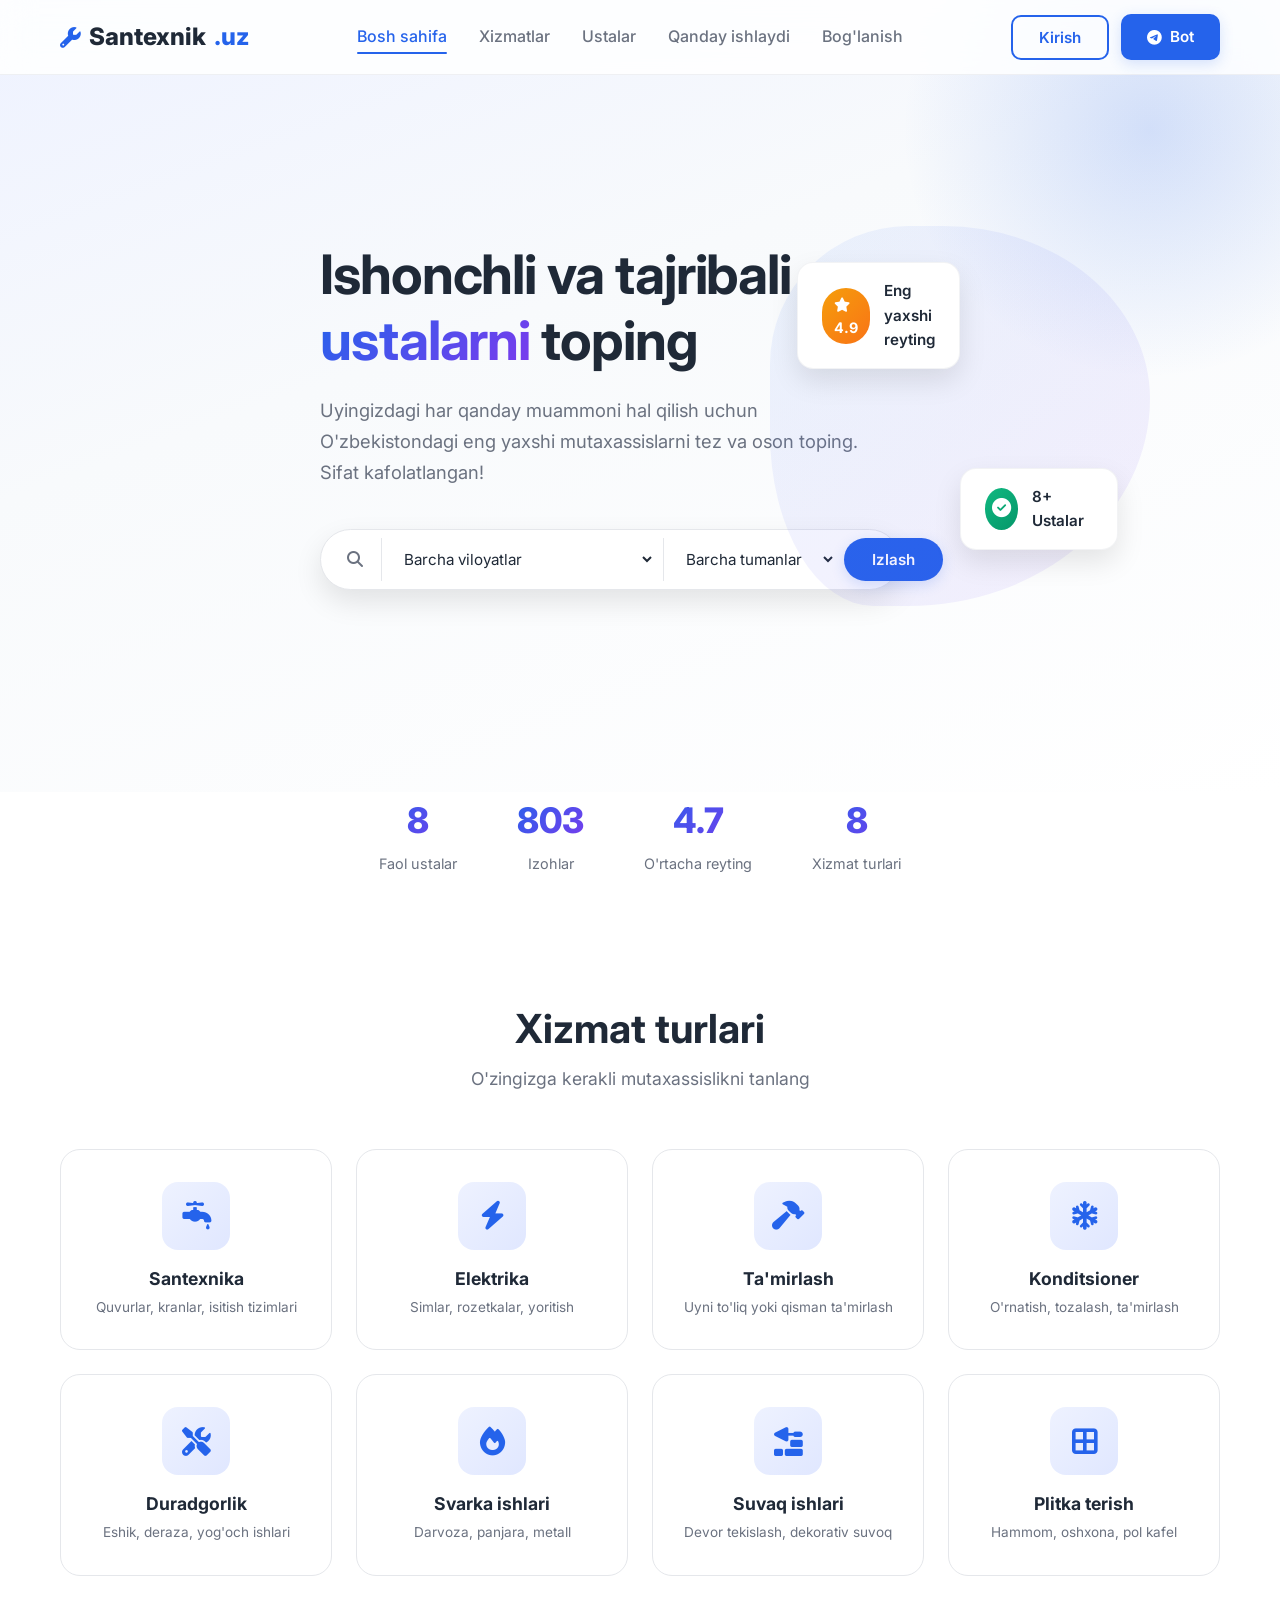
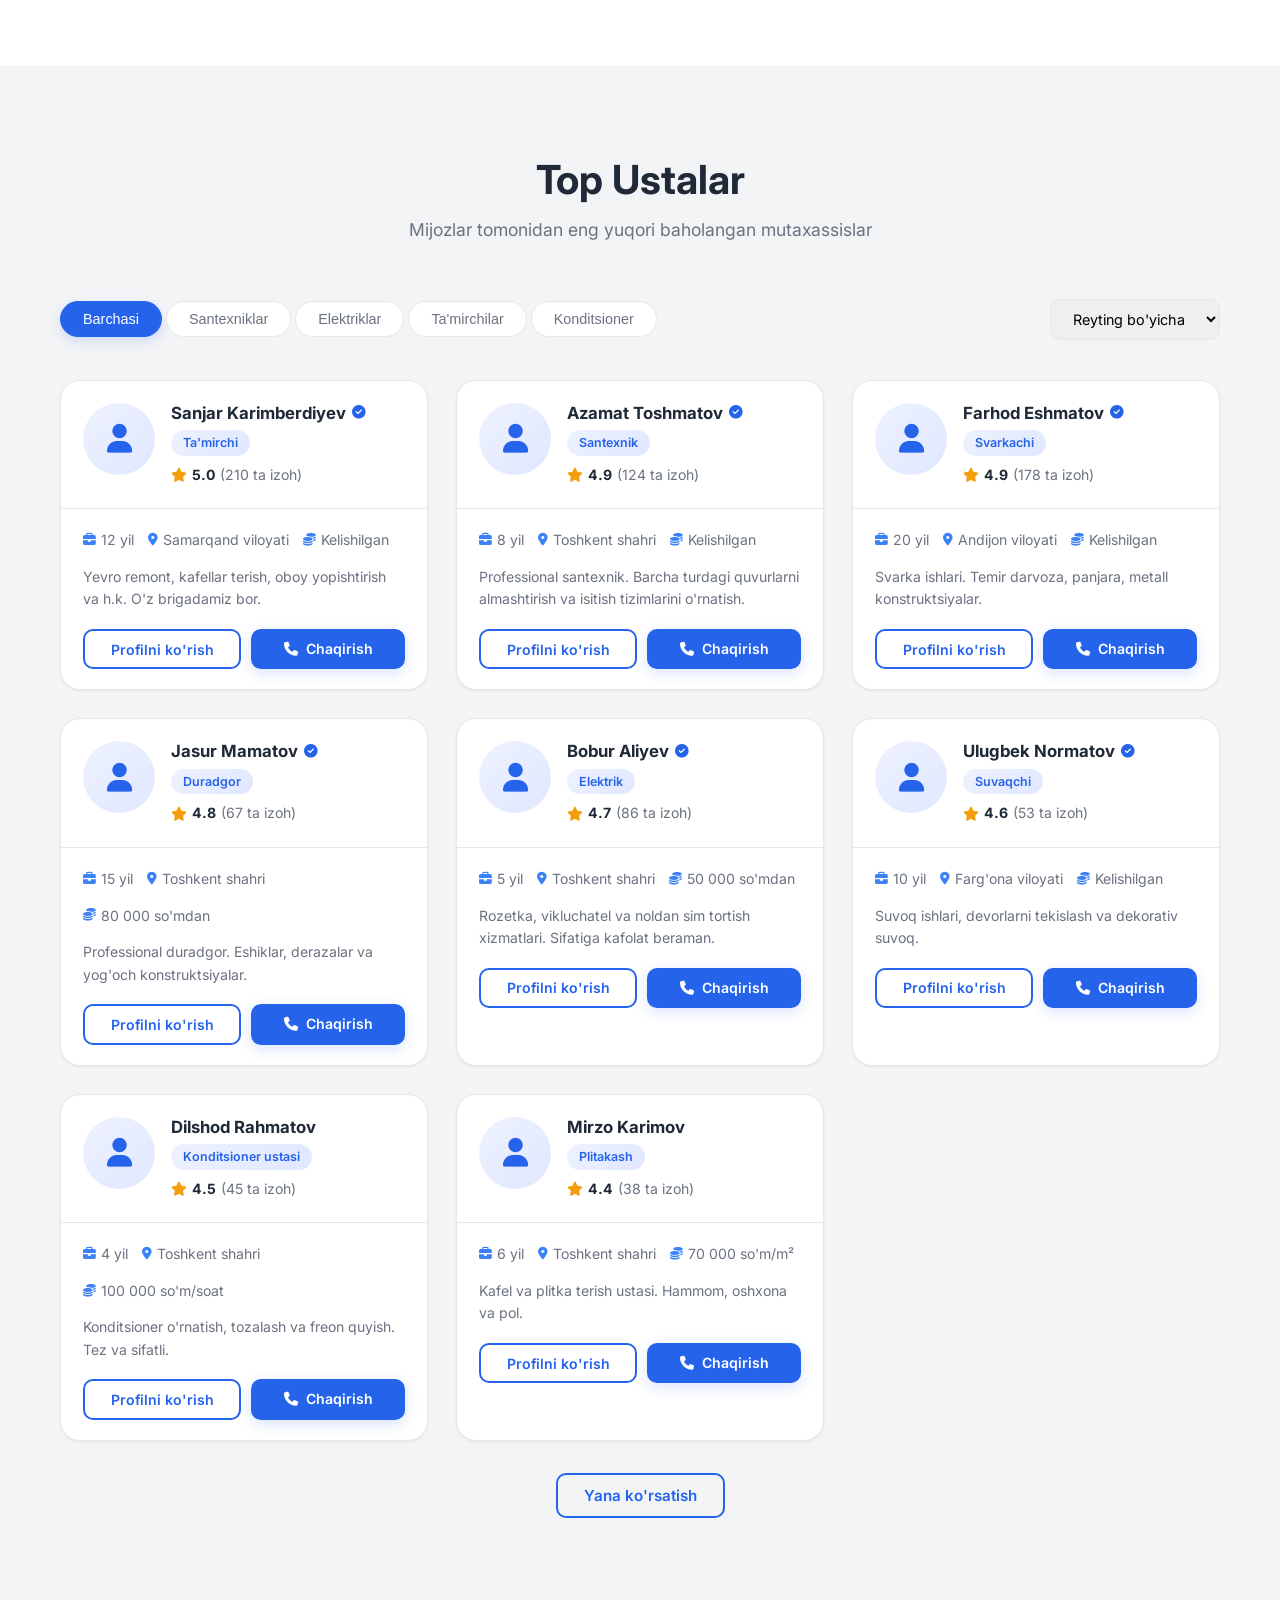
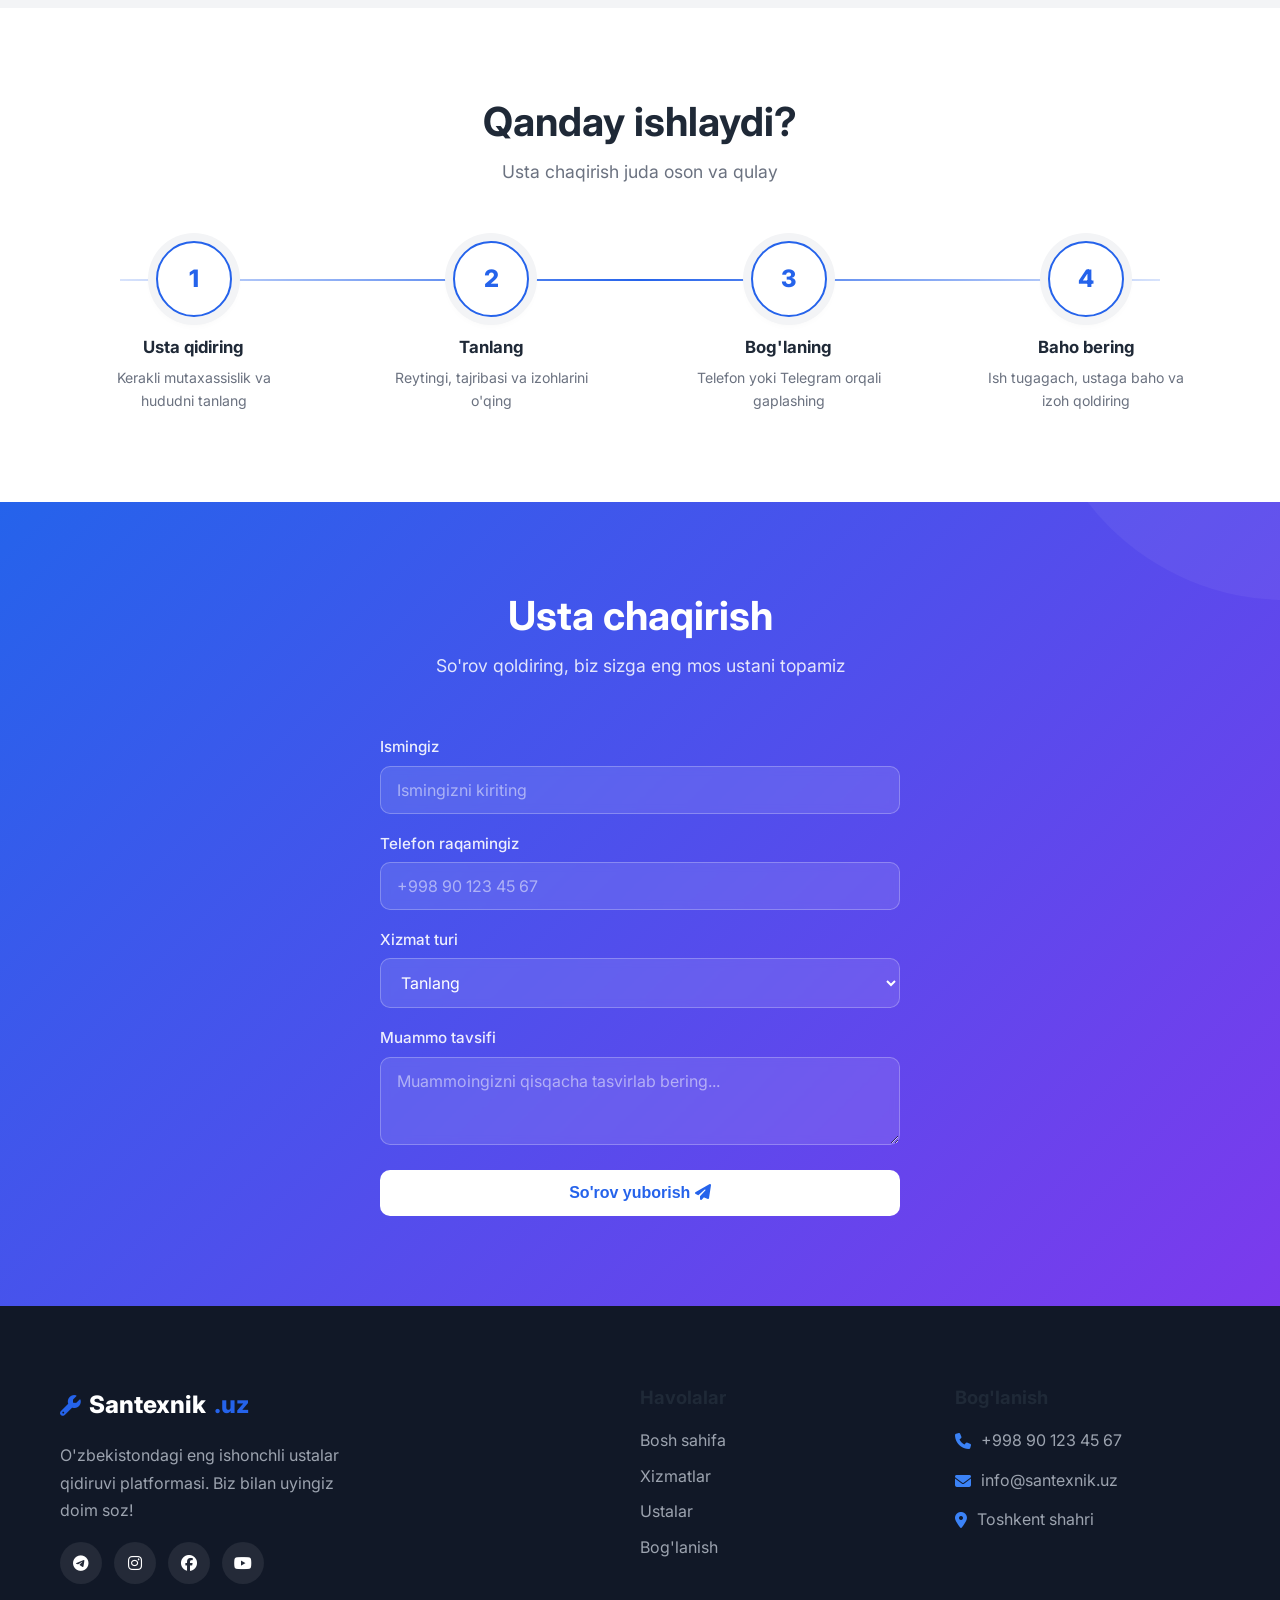
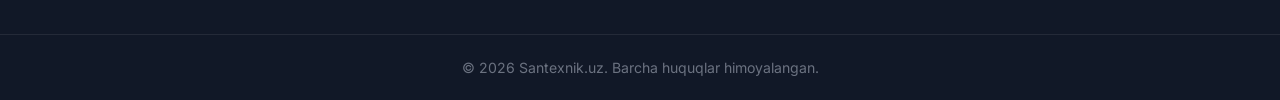
==== frontend/admin.html @ 2741540e "feat: add admin.html and redirect on login" ====
<!DOCTYPE html>
<html lang="uz">
<head>
    <meta charset="UTF-8">
    <meta name="viewport" content="width=device-width, initial-scale=1.0">
    <title>Admin Panel - Santexnik.uz</title>
    <link rel="stylesheet" href="css/style.css">
    <link href="https://fonts.googleapis.com/css2?family=Inter:wght@400;500;600;700;800&display=swap" rel="stylesheet">
    <link rel="stylesheet" href="https://cdnjs.cloudflare.com/ajax/libs/font-awesome/6.4.0/css/all.min.css">
    <style>
        .admin-sidebar {
            width: 260px;
            background: var(--bg-dark);
            height: 100vh;
            position: fixed;
            left: 0;
            top: 0;
            padding: 30px 20px;
            color: #fff;
        }
        .admin-main {
            margin-left: 260px;
            padding: 40px;
            background: #f8fafc;
            min-height: 100vh;
        }
        .admin-nav-item {
            display: flex;
            align-items: center;
            gap: 12px;
            padding: 14px 18px;
            border-radius: var(--radius-md);
            margin-bottom: 8px;
            color: #9ca3af;
            transition: all 0.3s;
            cursor: pointer;
        }
        .admin-nav-item:hover, .admin-nav-item.active {
            background: var(--primary);
            color: #fff;
        }
        .admin-header {
            display: flex;
            justify-content: space-between;
            align-items: center;
            margin-bottom: 40px;
        }
        .admin-stats {
            display: grid;
            grid-template-columns: repeat(4, 1fr);
            gap: 20px;
            margin-bottom: 40px;
        }
        .stat-card {
            background: #fff;
            padding: 24px;
            border-radius: var(--radius-lg);
            box-shadow: var(--shadow-sm);
            border: 1px solid var(--border);
        }
        .stat-card h3 {
            font-size: 0.9rem;
            color: var(--text-muted);
            margin-bottom: 10px;
        }
        .stat-card .value {
            font-size: 1.8rem;
            font-weight: 800;
            color: var(--text);
        }
        .admin-card {
            background: #fff;
            border-radius: var(--radius-lg);
            box-shadow: var(--shadow-sm);
            border: 1px solid var(--border);
            overflow: hidden;
        }
        .card-header {
            padding: 20px 24px;
            border-bottom: 1px solid var(--border);
            display: flex;
            justify-content: space-between;
            align-items: center;
        }
        .admin-table {
            width: 100%;
            border-collapse: collapse;
        }
        .admin-table th {
            text-align: left;
            padding: 16px 24px;
            background: #f8fafc;
            font-size: 0.85rem;
            color: var(--text-muted);
            text-transform: uppercase;
            letter-spacing: 0.05em;
        }
        .admin-table td {
            padding: 16px 24px;
            border-bottom: 1px solid var(--border);
            font-size: 0.95rem;
        }
        .status-badge {
            padding: 4px 12px;
            border-radius: var(--radius-full);
            font-size: 0.8rem;
            font-weight: 600;
        }
        .status-active { background: #dcfce7; color: #166534; }
        .action-btns {
            display: flex;
            gap: 8px;
        }
        .btn-icon {
            width: 32px;
            height: 32px;
            display: flex;
            align-items: center;
            justify-content: center;
            border-radius: var(--radius-sm);
            cursor: pointer;
            transition: all 0.2s;
            border: none;
        }
        .btn-edit { background: #eef2ff; color: var(--primary); }
        .btn-delete { background: #fee2e2; color: var(--danger); }
        
        @media (max-width: 1024px) {
            .admin-sidebar { width: 80px; padding: 30px 10px; }
            .admin-sidebar .logo span, .admin-sidebar .admin-nav-item span { display: none; }
            .admin-main { margin-left: 80px; }
            .admin-stats { grid-template-columns: repeat(2, 1fr); }
        }
    </style>
</head>
<body>
    <div class="admin-sidebar">
        <div class="logo" style="color:#fff; margin-bottom: 50px;">
            <i class="fa-solid fa-wrench"></i>
            <span>Santexnik<span>.uz</span></span>
        </div>
        <div class="admin-nav-item active">
            <i class="fa-solid fa-chart-line"></i>
            <span>Dashboard</span>
        </div>
        <div class="admin-nav-item">
            <i class="fa-solid fa-users"></i>
            <span>Ustalar</span>
        </div>
        <div class="admin-nav-item">
            <i class="fa-solid fa-envelope"></i>
            <span>So'rovlar</span>
        </div>
        <div class="admin-nav-item">
            <i class="fa-solid fa-gear"></i>
            <span>Sozlamalar</span>
        </div>
        <div style="position: absolute; bottom: 30px; left: 20px; right: 20px;">
            <div class="admin-nav-item" id="logoutBtn">
                <i class="fa-solid fa-right-from-bracket"></i>
                <span>Chiqish</span>
            </div>
        </div>
    </div>

    <main class="admin-main">
        <div class="admin-header">
            <div>
                <h1 style="font-size: 1.8rem; margin-bottom: 4px;">Xush kelibsiz, Sarvar!</h1>
                <p style="color: var(--text-muted);">Platforma holati va boshqaruv paneli</p>
            </div>
            <div style="display: flex; gap: 15px; align-items: center;">
                <div style="text-align: right;">
                    <p style="font-weight: 600;">Sarvar Salimov</p>
                    <p style="font-size: 0.8rem; color: var(--text-muted);">Super Admin</p>
                </div>
                <div style="width: 45px; height: 45px; background: var(--primary); border-radius: 50%; display: flex; align-items: center; justify-content: center; color: #fff; font-weight: 700;">S</div>
            </div>
        </div>

        <div class="admin-stats">
            <div class="stat-card">
                <h3>Jami ustalar</h3>
                <div class="value">124</div>
            </div>
            <div class="stat-card">
                <h3>Yangi so'rovlar</h3>
                <div class="value">12</div>
            </div>
            <div class="stat-card">
                <h3>O'rtacha reyting</h3>
                <div class="value">4.8</div>
            </div>
            <div class="stat-card">
                <h3>Daromad (oylik)</h3>
                <div class="value">4.5M</div>
            </div>
        </div>

        <div class="admin-card">
            <div class="card-header">
                <h2 style="font-size: 1.2rem;">Yaqinda qo'shilgan ustalar</h2>
                <button class="btn btn-primary btn-sm" style="padding: 8px 16px; font-size: 0.85rem;">+ Yangi usta</button>
            </div>
            <table class="admin-table">
                <thead>
                    <tr>
                        <th>Usta</th>
                        <th>Kategoriya</th>
                        <th>Hudud</th>
                        <th>Reyting</th>
                        <th>Holati</th>
                        <th>Amallar</th>
                    </tr>
                </thead>
                <tbody id="adminWorkersList">
                    <!-- Will be populated by JS -->
                </tbody>
            </table>
        </div>
    </main>

    <script src="js/locations.js"></script>
    <script src="js/api.js"></script>
    <script>
        // Simple security check for demo
        if (!localStorage.getItem('access_token')) {
            window.location.href = 'index.html';
        }

        document.getElementById('logoutBtn').addEventListener('click', () => {
            localStorage.removeItem('access_token');
            localStorage.removeItem('admin_user');
            window.location.href = 'index.html';
        });

        // Mock data rendering
        const DUMMY_WORKERS = [
            { id:1, full_name:'Azamat Toshmatov', category:'Santexnik', city:'Toshkent', avg_rating:4.9, is_active: true },
            { id:2, full_name:'Bobur Aliyev', category:'Elektrik', city:'Toshkent', avg_rating:4.7, is_active: true },
            { id:3, full_name:'Sanjar Karimberdiyev', category:'Ta\'mirchi', city:'Samarqand', avg_rating:5.0, is_active: true },
            { id:4, full_name:'Dilshod Rahmatov', category:'Konditsioner', city:'Toshkent', avg_rating:4.5, is_active: true }
        ];

        const list = document.getElementById('adminWorkersList');
        DUMMY_WORKERS.forEach(w => {
            const tr = document.createElement('tr');
            tr.innerHTML = `
                <td>
                    <div style="display: flex; align-items: center; gap: 10px;">
                        <div style="width: 32px; height: 32px; background: #eef2ff; border-radius: 50%; display: flex; align-items: center; justify-content: center; color: var(--primary); font-size: 0.8rem;"><i class="fa-solid fa-user"></i></div>
                        ${w.full_name}
                    </div>
                </td>
                <td>${w.category}</td>
                <td>${w.city}</td>
                <td><i class="fa-solid fa-star" style="color: #f59e0b;"></i> ${w.avg_rating}</td>
                <td><span class="status-badge status-active">Faol</span></td>
                <td>
                    <div class="action-btns">
                        <button class="btn-icon btn-edit"><i class="fa-solid fa-pen"></i></button>
                        <button class="btn-icon btn-delete"><i class="fa-solid fa-trash"></i></button>
                    </div>
                </td>
            `;
            list.appendChild(tr);
        });
    </script>
</body>
</html>
---- frontend/css/style.css ----
/* ===== Design System ===== */
:root {
    --primary: #2563eb;
    --primary-light: #3b82f6;
    --primary-dark: #1d4ed8;
    --primary-glow: rgba(37,99,235,.18);
    --accent: #f59e0b;
    --text: #1f2937;
    --text-muted: #6b7280;
    --bg: #ffffff;
    --bg-light: #f3f4f6;
    --bg-dark: #111827;
    --border: #e5e7eb;
    --success: #10b981;
    --danger: #ef4444;
    --shadow-sm: 0 1px 3px rgba(0,0,0,.06);
    --shadow-md: 0 4px 12px rgba(0,0,0,.08);
    --shadow-lg: 0 12px 28px rgba(0,0,0,.1);
    --shadow-xl: 0 20px 40px rgba(0,0,0,.12);
    --radius-sm: .375rem;
    --radius-md: .625rem;
    --radius-lg: 1rem;
    --radius-xl: 1.25rem;
    --radius-full: 9999px;
    --ease: cubic-bezier(.4,0,.2,1);
}

*,*::before,*::after{margin:0;padding:0;box-sizing:border-box}

body{font-family:'Inter',system-ui,sans-serif;color:var(--text);background:var(--bg);line-height:1.6;overflow-x:hidden;-webkit-font-smoothing:antialiased}
a{text-decoration:none;color:inherit}
ul{list-style:none}
img{max-width:100%;display:block}

.container{max-width:1200px;margin:0 auto;padding:0 20px}
.section{padding:90px 0}
.bg-light{background:var(--bg-light)}
.text-center{text-align:center}
.mt-4{margin-top:2rem}
.w-100{width:100%}

/* ===== Typography ===== */
h1,h2,h3,h4{font-weight:700;line-height:1.2;color:var(--text)}
.highlight{background:linear-gradient(135deg,var(--primary),#7c3aed);-webkit-background-clip:text;-webkit-text-fill-color:transparent;background-clip:text}
.section-header{text-align:center;margin-bottom:55px}
.section-header h2{font-size:2.5rem;margin-bottom:12px}
.section-header p{color:var(--text-muted);font-size:1.1rem;max-width:550px;margin:0 auto}

/* ===== Buttons ===== */
.btn{display:inline-flex;align-items:center;justify-content:center;gap:8px;padding:11px 26px;font-weight:600;border-radius:var(--radius-md);cursor:pointer;transition:all .3s var(--ease);border:none;font-family:inherit;font-size:.95rem;white-space:nowrap}
.btn-primary{background:var(--primary);color:#fff;box-shadow:0 4px 14px var(--primary-glow)}
.btn-primary:hover{background:var(--primary-dark);transform:translateY(-2px);box-shadow:0 8px 22px var(--primary-glow)}
.btn-outline{background:transparent;color:var(--primary);border:2px solid var(--primary)}
.btn-outline:hover{background:var(--primary);color:#fff}
.btn-ghost{background:rgba(255,255,255,.1);color:#fff;border:1px solid rgba(255,255,255,.2)}
.btn-ghost:hover{background:rgba(255,255,255,.2)}

/* ===== Navbar ===== */
.navbar{position:fixed;top:0;left:0;width:100%;background:rgba(255,255,255,.85);backdrop-filter:blur(16px) saturate(180%);-webkit-backdrop-filter:blur(16px) saturate(180%);z-index:1000;border-bottom:1px solid rgba(229,231,235,.6);padding:14px 0;transition:all .35s var(--ease)}
.navbar.scrolled{padding:10px 0;box-shadow:var(--shadow-md)}
.nav-container{display:flex;justify-content:space-between;align-items:center}
.logo{font-size:1.5rem;font-weight:800;color:var(--text);display:flex;align-items:center;gap:8px}
.logo i{color:var(--primary);font-size:1.3rem}
.logo span{color:var(--primary)}
.nav-links{display:flex;gap:32px}
.nav-links a{font-weight:500;color:var(--text-muted);transition:color .25s;position:relative}
.nav-links a::after{content:'';position:absolute;bottom:-4px;left:0;width:0;height:2px;background:var(--primary);border-radius:2px;transition:width .3s var(--ease)}
.nav-links a:hover::after,.nav-links a.active::after{width:100%}
.nav-links a:hover,.nav-links a.active{color:var(--primary)}
.nav-actions{display:flex;gap:12px;align-items:center}
.mobile-menu-btn{display:none;font-size:1.4rem;cursor:pointer;color:var(--text);padding:6px}

/* Mobile Menu */
.mobile-menu{position:fixed;top:0;right:-100%;width:280px;height:100vh;background:var(--bg);z-index:2000;padding:80px 30px 30px;transition:right .4s var(--ease);box-shadow:-8px 0 30px rgba(0,0,0,.1)}
.mobile-menu.open{right:0}
.mobile-menu a{display:block;padding:14px 0;font-size:1.1rem;font-weight:500;color:var(--text);border-bottom:1px solid var(--border)}
.mobile-menu a:hover{color:var(--primary)}
.mobile-menu-close{position:absolute;top:20px;right:20px;font-size:1.5rem;cursor:pointer;color:var(--text-muted)}
.mobile-overlay{position:fixed;top:0;left:0;width:100%;height:100%;background:rgba(0,0,0,.4);z-index:1999;opacity:0;pointer-events:none;transition:opacity .3s}
.mobile-overlay.open{opacity:1;pointer-events:all}

/* ===== Hero ===== */
.hero{padding-top:130px;padding-bottom:90px;background:linear-gradient(160deg,#eef2ff 0%,#f8fafc 40%,#fff 100%);min-height:88vh;display:flex;align-items:center;position:relative;overflow:hidden}
.hero::before{content:'';position:absolute;top:-120px;right:-120px;width:500px;height:500px;background:radial-gradient(circle,var(--primary-glow) 0%,transparent 70%);pointer-events:none}
.hero-container{display:flex;align-items:center;justify-content:space-between;gap:60px}
.hero-content{flex:1;max-width:580px}
.hero-content h1{font-size:3.4rem;margin-bottom:22px;letter-spacing:-.02em}
.hero-content>p{font-size:1.15rem;color:var(--text-muted);margin-bottom:40px;line-height:1.7}

/* Search Box */
.search-box{display:flex;background:#fff;padding:8px;border-radius:var(--radius-full);box-shadow:var(--shadow-lg);gap:8px;border:1px solid var(--border)}
.search-input-group{flex:1;display:flex;align-items:center;padding-left:18px;gap:10px;color:var(--text-muted)}
.search-input-group input{border:none;outline:none;width:100%;font-size:1rem;font-family:inherit;background:transparent}
.city-select{border:none;border-left:1px solid var(--border);padding:0 18px;outline:none;color:var(--text);font-family:inherit;font-size:.95rem;background:transparent;cursor:pointer}
.search-btn{border-radius:var(--radius-full);padding:12px 28px}

/* Hero Visuals */
.hero-image{flex:1;position:relative;height:480px;display:flex;justify-content:center;align-items:center}
.hero-blob{width:380px;height:380px;background:linear-gradient(135deg,var(--primary-light),#7c3aed);border-radius:40% 60% 70% 30%/40% 50% 60% 50%;animation:blob 8s ease-in-out infinite alternate;opacity:.08;position:absolute}
@keyframes blob{0%{border-radius:40% 60% 70% 30%/40% 50% 60% 50%;transform:scale(1) rotate(0)}100%{border-radius:60% 40% 30% 70%/50% 60% 40% 50%;transform:scale(1.06) rotate(12deg)}}

.floating-card{position:absolute;background:#fff;padding:16px 24px;border-radius:var(--radius-lg);box-shadow:var(--shadow-lg);display:flex;align-items:center;gap:14px;z-index:2;animation:float 5s ease-in-out infinite;border:1px solid rgba(229,231,235,.5)}
.card-1{top:18%;right:8%;animation-delay:0s}
.card-2{bottom:22%;left:8%;animation-delay:2.5s}
@keyframes float{0%,100%{transform:translateY(0)}50%{transform:translateY(-14px)}}
.floating-card .stars{background:linear-gradient(135deg,#f59e0b,#f97316);color:#fff;padding:5px 12px;border-radius:var(--radius-full);font-weight:700;font-size:.9rem}
.floating-card .icon{background:linear-gradient(135deg,var(--success),#059669);color:#fff;width:42px;height:42px;border-radius:50%;display:flex;justify-content:center;align-items:center;font-size:1.2rem}
.floating-card p{font-weight:600;margin:0;font-size:.95rem}

/* Stats Bar */
.stats-bar{display:flex;justify-content:center;gap:60px;padding:40px 0;margin-top:-40px;position:relative;z-index:5}
.stat-item{text-align:center}
.stat-item .stat-num{font-size:2.2rem;font-weight:800;background:linear-gradient(135deg,var(--primary),#7c3aed);-webkit-background-clip:text;-webkit-text-fill-color:transparent;background-clip:text}
.stat-item .stat-label{font-size:.9rem;color:var(--text-muted);margin-top:4px}

/* ===== Categories ===== */
.category-grid{display:grid;grid-template-columns:repeat(auto-fit,minmax(220px,1fr));gap:24px}
.category-card{background:#fff;padding:32px 22px;border-radius:var(--radius-xl);border:1px solid var(--border);text-align:center;transition:all .35s var(--ease);cursor:pointer;position:relative;overflow:hidden}
.category-card::before{content:'';position:absolute;top:0;left:0;right:0;height:3px;background:linear-gradient(90deg,var(--primary),#7c3aed);transform:scaleX(0);transition:transform .35s var(--ease)}
.category-card:hover::before{transform:scaleX(1)}
.category-card:hover{transform:translateY(-8px);box-shadow:var(--shadow-xl);border-color:var(--primary-light)}
.category-card .icon-wrapper{width:68px;height:68px;background:linear-gradient(135deg,#eef2ff,#e0e7ff);color:var(--primary);border-radius:var(--radius-lg);display:flex;justify-content:center;align-items:center;font-size:1.8rem;margin:0 auto 18px;transition:all .35s var(--ease)}
.category-card:hover .icon-wrapper{background:linear-gradient(135deg,var(--primary),var(--primary-dark));color:#fff;transform:scale(1.08)}
.category-card h3{margin-bottom:8px;font-size:1.1rem}
.category-card p{color:var(--text-muted);font-size:.85rem;line-height:1.5}

/* ===== Workers ===== */
.filters{display:flex;justify-content:space-between;align-items:center;margin-bottom:40px;flex-wrap:wrap;gap:16px}
.filter-btn{background:#fff;border:1px solid var(--border);padding:9px 22px;border-radius:var(--radius-full);cursor:pointer;font-weight:500;color:var(--text-muted);transition:all .25s var(--ease);font-size:.9rem}
.filter-btn.active,.filter-btn:hover{background:var(--primary);color:#fff;border-color:var(--primary);box-shadow:0 4px 12px var(--primary-glow)}
.sort-dropdown select{padding:10px 18px;border-radius:var(--radius-md);border:1px solid var(--border);outline:none;font-family:inherit;cursor:pointer;font-size:.9rem}

.workers-grid{display:grid;grid-template-columns:repeat(auto-fill,minmax(310px,1fr));gap:28px}

.worker-card{background:#fff;border-radius:var(--radius-xl);overflow:hidden;box-shadow:var(--shadow-sm);transition:all .35s var(--ease);border:1px solid var(--border);position:relative}
.worker-card:hover{transform:translateY(-6px);box-shadow:var(--shadow-xl);border-color:transparent}
.worker-header{display:flex;padding:22px;gap:16px;border-bottom:1px solid var(--border)}
.worker-avatar{width:72px;height:72px;border-radius:50%;object-fit:cover;background:linear-gradient(135deg,#eef2ff,#e0e7ff);display:flex;align-items:center;justify-content:center;font-size:1.8rem;color:var(--primary);flex-shrink:0}
.worker-info{flex:1;min-width:0}
.worker-info h3{font-size:1.05rem;margin-bottom:6px;display:flex;align-items:center;gap:6px}
.verified-badge{color:var(--primary);font-size:.85rem}
.worker-category{display:inline-block;background:linear-gradient(135deg,#eef2ff,#e0e7ff);color:var(--primary);padding:3px 12px;border-radius:var(--radius-full);font-size:.78rem;font-weight:600;margin-bottom:8px}
.worker-rating{display:flex;align-items:center;gap:5px;font-size:.88rem}
.worker-rating i{color:var(--accent)}
.worker-body{padding:20px 22px}
.worker-meta{display:flex;flex-wrap:wrap;gap:14px;margin-bottom:14px;font-size:.88rem;color:var(--text-muted)}
.worker-meta div{display:flex;align-items:center;gap:5px}
.worker-meta i{color:var(--primary-light);font-size:.8rem}
.worker-desc{font-size:.88rem;color:var(--text-muted);display:-webkit-box;-webkit-line-clamp:2;-webkit-box-orient:vertical;overflow:hidden;margin-bottom:18px;line-height:1.6}
.worker-actions{display:flex;gap:10px}
.worker-actions .btn{flex:1;text-align:center;padding:9px;font-size:.88rem}

/* Spinner */
.loading-spinner{text-align:center;padding:50px;grid-column:1/-1}
.spinner{width:40px;height:40px;border:3px solid var(--border);border-top:3px solid var(--primary);border-radius:50%;animation:spin .8s linear infinite;margin:0 auto 14px}
@keyframes spin{to{transform:rotate(360deg)}}

/* ===== How It Works ===== */
.steps-container{display:flex;justify-content:space-between;gap:30px;position:relative}
.steps-container::before{content:'';position:absolute;top:38px;left:60px;right:60px;height:2px;background:linear-gradient(90deg,var(--primary-glow),var(--primary),var(--primary-glow));z-index:0}
.step{flex:1;text-align:center;position:relative;z-index:1}
.step-number{width:76px;height:76px;background:#fff;border:2px solid var(--primary);color:var(--primary);border-radius:50%;display:flex;justify-content:center;align-items:center;font-size:1.5rem;font-weight:800;margin:0 auto 20px;box-shadow:0 0 0 8px var(--bg-light),var(--shadow-md);transition:all .35s var(--ease)}
.step:hover .step-number{background:linear-gradient(135deg,var(--primary),#7c3aed);color:#fff;transform:scale(1.08);border-color:transparent}
.step h3{margin-bottom:10px;font-size:1.05rem}
.step p{color:var(--text-muted);font-size:.88rem;max-width:200px;margin:0 auto}

/* ===== Contact Section ===== */
.contact-section{background:linear-gradient(135deg,var(--primary),#7c3aed);color:#fff;position:relative;overflow:hidden}
.contact-section::before{content:'';position:absolute;top:-50%;right:-20%;width:500px;height:500px;background:rgba(255,255,255,.05);border-radius:50%}
.contact-section .section-header h2,.contact-section .section-header p{color:#fff}
.contact-section .section-header p{opacity:.85}
.contact-form{max-width:520px;margin:0 auto}
.contact-form .form-group{margin-bottom:18px}
.contact-form .form-group label{display:block;margin-bottom:6px;font-weight:500;color:rgba(255,255,255,.9)}
.contact-form .form-group input,.contact-form .form-group textarea,.contact-form .form-group select{width:100%;padding:13px 16px;border:1px solid rgba(255,255,255,.25);border-radius:var(--radius-md);background:rgba(255,255,255,.1);color:#fff;font-family:inherit;font-size:1rem;outline:none;transition:all .3s;backdrop-filter:blur(4px)}
.contact-form .form-group input::placeholder,.contact-form .form-group textarea::placeholder{color:rgba(255,255,255,.5)}
.contact-form .form-group input:focus,.contact-form .form-group textarea:focus{border-color:rgba(255,255,255,.6);background:rgba(255,255,255,.15)}
.contact-form .form-group select option{color:var(--text);background:#fff}
.contact-form .btn-submit{width:100%;padding:14px;background:#fff;color:var(--primary);font-weight:700;border:none;border-radius:var(--radius-md);cursor:pointer;font-size:1rem;transition:all .3s}
.contact-form .btn-submit:hover{transform:translateY(-2px);box-shadow:0 8px 25px rgba(0,0,0,.2)}

/* ===== Footer ===== */
.footer{background:var(--bg-dark);color:#fff;padding:80px 0 20px}
.footer-container{display:grid;grid-template-columns:2fr 1fr 1fr;gap:50px;margin-bottom:50px}
.footer-about p{color:#9ca3af;margin:18px 0;max-width:300px;line-height:1.7}
.social-links{display:flex;gap:12px}
.social-links a{width:42px;height:42px;background:rgba(255,255,255,.08);display:flex;justify-content:center;align-items:center;border-radius:50%;transition:all .3s var(--ease);color:#fff}
.social-links a:hover{background:var(--primary);transform:translateY(-3px)}
.footer-links h3,.footer-contact h3{font-size:1.15rem;margin-bottom:20px}
.footer-links ul li{margin-bottom:10px}
.footer-links ul li a{color:#9ca3af;transition:all .25s}
.footer-links ul li a:hover{color:#fff;padding-left:5px}
.footer-contact p{color:#9ca3af;margin-bottom:14px;display:flex;align-items:center;gap:10px}
.footer-contact i{color:var(--primary-light)}
.footer-bottom{text-align:center;padding-top:22px;border-top:1px solid rgba(255,255,255,.08);color:#6b7280;font-size:.88rem}

/* ===== Modals ===== */
.modal{display:none;position:fixed;top:0;left:0;width:100%;height:100%;background:rgba(0,0,0,.5);backdrop-filter:blur(6px);z-index:2000;align-items:center;justify-content:center}
.modal-content{background:#fff;border-radius:var(--radius-xl);padding:32px;width:90%;max-width:600px;position:relative;box-shadow:var(--shadow-xl);max-height:90vh;overflow-y:auto;animation:modalIn .3s var(--ease)}
@keyframes modalIn{from{opacity:0;transform:translateY(20px) scale(.97)}to{opacity:1;transform:translateY(0) scale(1)}}
.auth-modal{max-width:420px}
.close-modal{position:absolute;top:18px;right:18px;font-size:1.5rem;cursor:pointer;color:var(--text-muted);transition:all .25s;width:36px;height:36px;display:flex;align-items:center;justify-content:center;border-radius:50%}
.close-modal:hover{color:var(--danger);background:rgba(239,68,68,.08)}
.form-group{margin-bottom:20px}
.form-group label{display:block;margin-bottom:8px;font-weight:500;font-size:.95rem}
.form-group input{width:100%;padding:12px 14px;border:1px solid var(--border);border-radius:var(--radius-md);outline:none;font-family:inherit;font-size:1rem;transition:all .25s}
.form-group input:focus{border-color:var(--primary);box-shadow:0 0 0 3px var(--primary-glow)}

/* Toast Notifications */
.toast{position:fixed;bottom:30px;right:30px;padding:14px 24px;border-radius:var(--radius-md);color:#fff;font-weight:500;z-index:3000;animation:toastIn .4s var(--ease);box-shadow:var(--shadow-lg)}
.toast.success{background:var(--success)}
.toast.error{background:var(--danger)}
@keyframes toastIn{from{opacity:0;transform:translateY(20px)}to{opacity:1;transform:translateY(0)}}

/* Scroll to top */
.scroll-top{position:fixed;bottom:30px;right:30px;width:46px;height:46px;background:var(--primary);color:#fff;border:none;border-radius:50%;cursor:pointer;font-size:1.1rem;display:flex;align-items:center;justify-content:center;z-index:999;opacity:0;transform:translateY(20px);transition:all .3s var(--ease);box-shadow:0 4px 14px var(--primary-glow)}
.scroll-top.visible{opacity:1;transform:translateY(0)}
.scroll-top:hover{transform:translateY(-3px);box-shadow:0 8px 22px var(--primary-glow)}

/* ===== Animations ===== */
.fade-up{opacity:0;transform:translateY(30px);transition:all .6s var(--ease)}
.fade-up.visible{opacity:1;transform:translateY(0)}

/* ===== Responsive ===== */
@media(max-width:992px){
    .hero-container{flex-direction:column;text-align:center;padding-top:30px}
    .hero-content h1{font-size:2.6rem}
    .hero-content>p{margin:0 auto 30px}
    .hero-content{max-width:100%}
    .search-box{flex-direction:column;border-radius:var(--radius-lg);gap:0}
    .search-input-group{padding:14px 18px;border-bottom:1px solid var(--border)}
    .city-select{border-left:none;padding:14px 18px;border-bottom:1px solid var(--border)}
    .search-btn{border-radius:var(--radius-md);margin:8px}
    .hero-image{display:none}
    .steps-container::before{display:none}
    .steps-container{flex-direction:column;gap:35px}
    .footer-container{grid-template-columns:1fr}
    .stats-bar{gap:30px;flex-wrap:wrap}
}
@media(max-width:768px){
    .nav-links,.nav-actions{display:none}
    .mobile-menu-btn{display:block}
    .section{padding:60px 0}
    .section-header h2{font-size:2rem}
    .hero-content h1{font-size:2.2rem}
    .category-grid{grid-template-columns:repeat(2,1fr);gap:14px}
    .workers-grid{grid-template-columns:1fr}
    .stat-item .stat-num{font-size:1.7rem}
    .stats-bar{gap:20px}
}
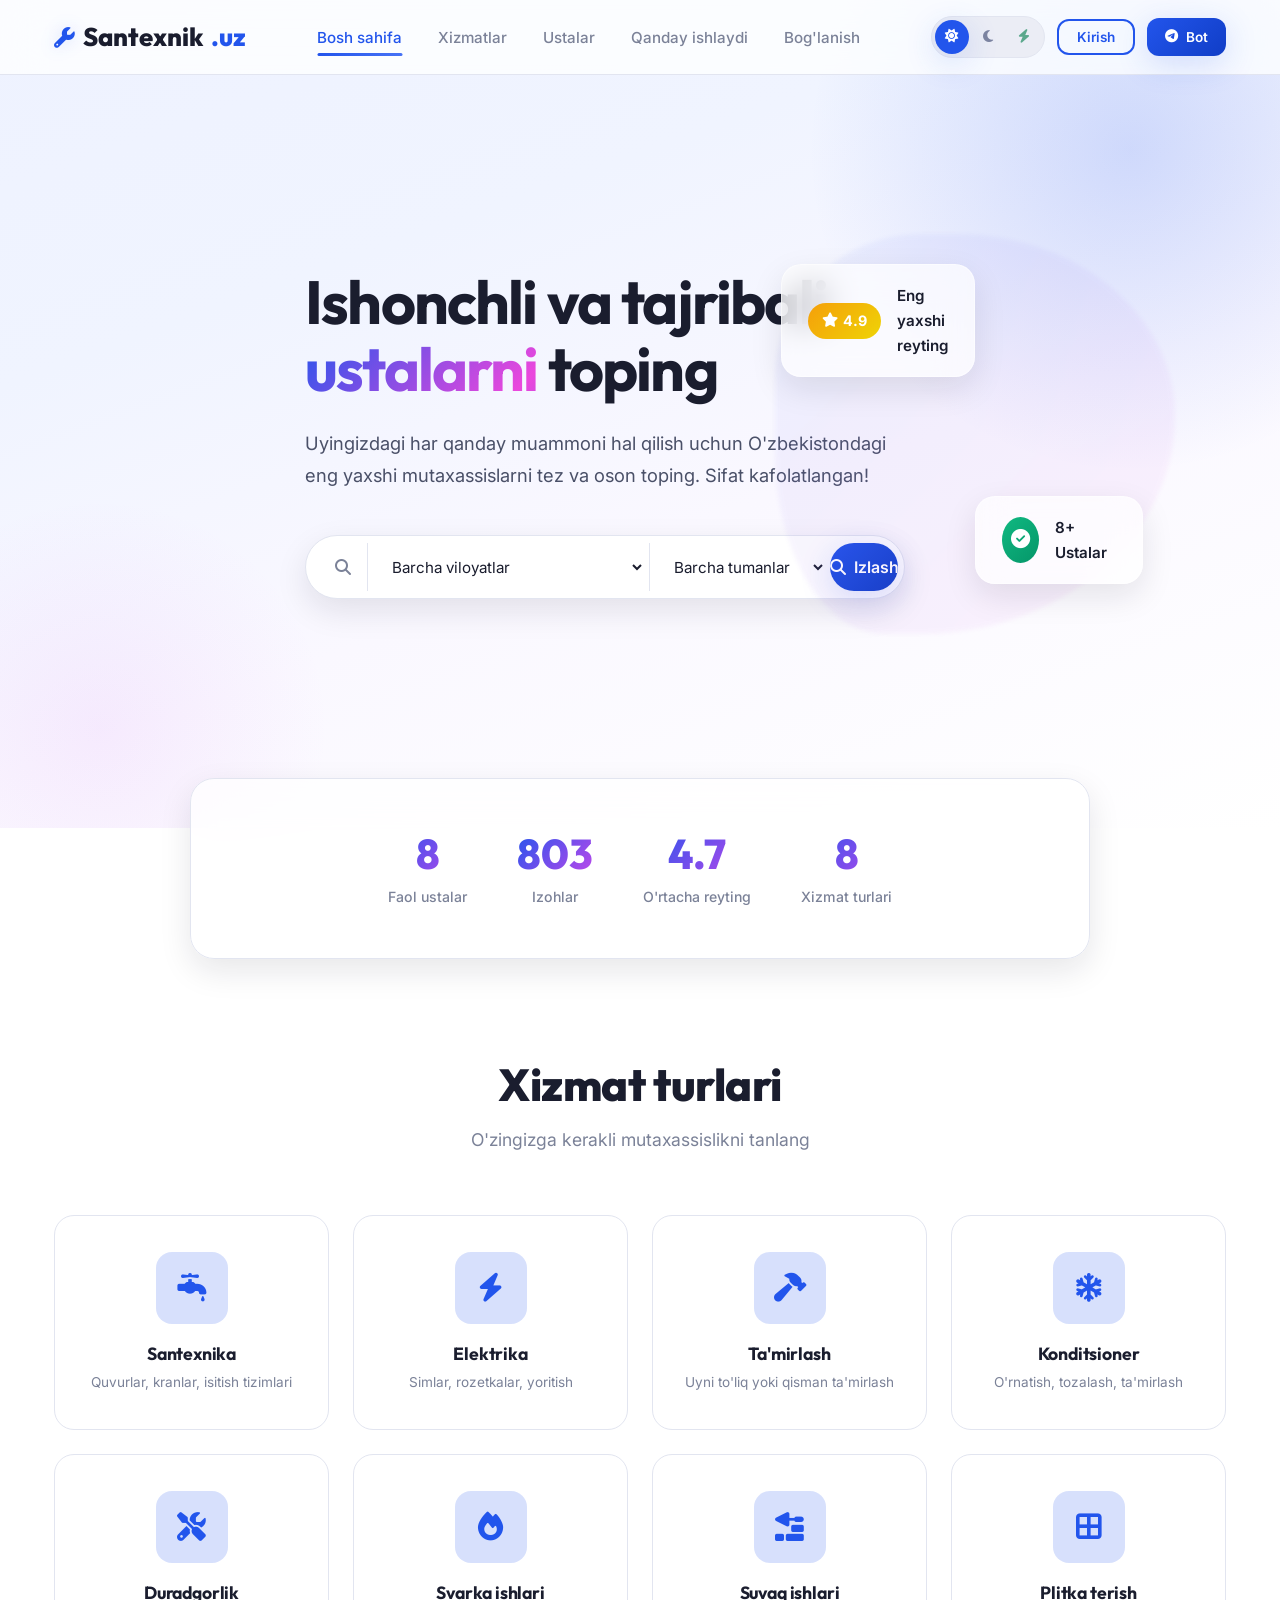
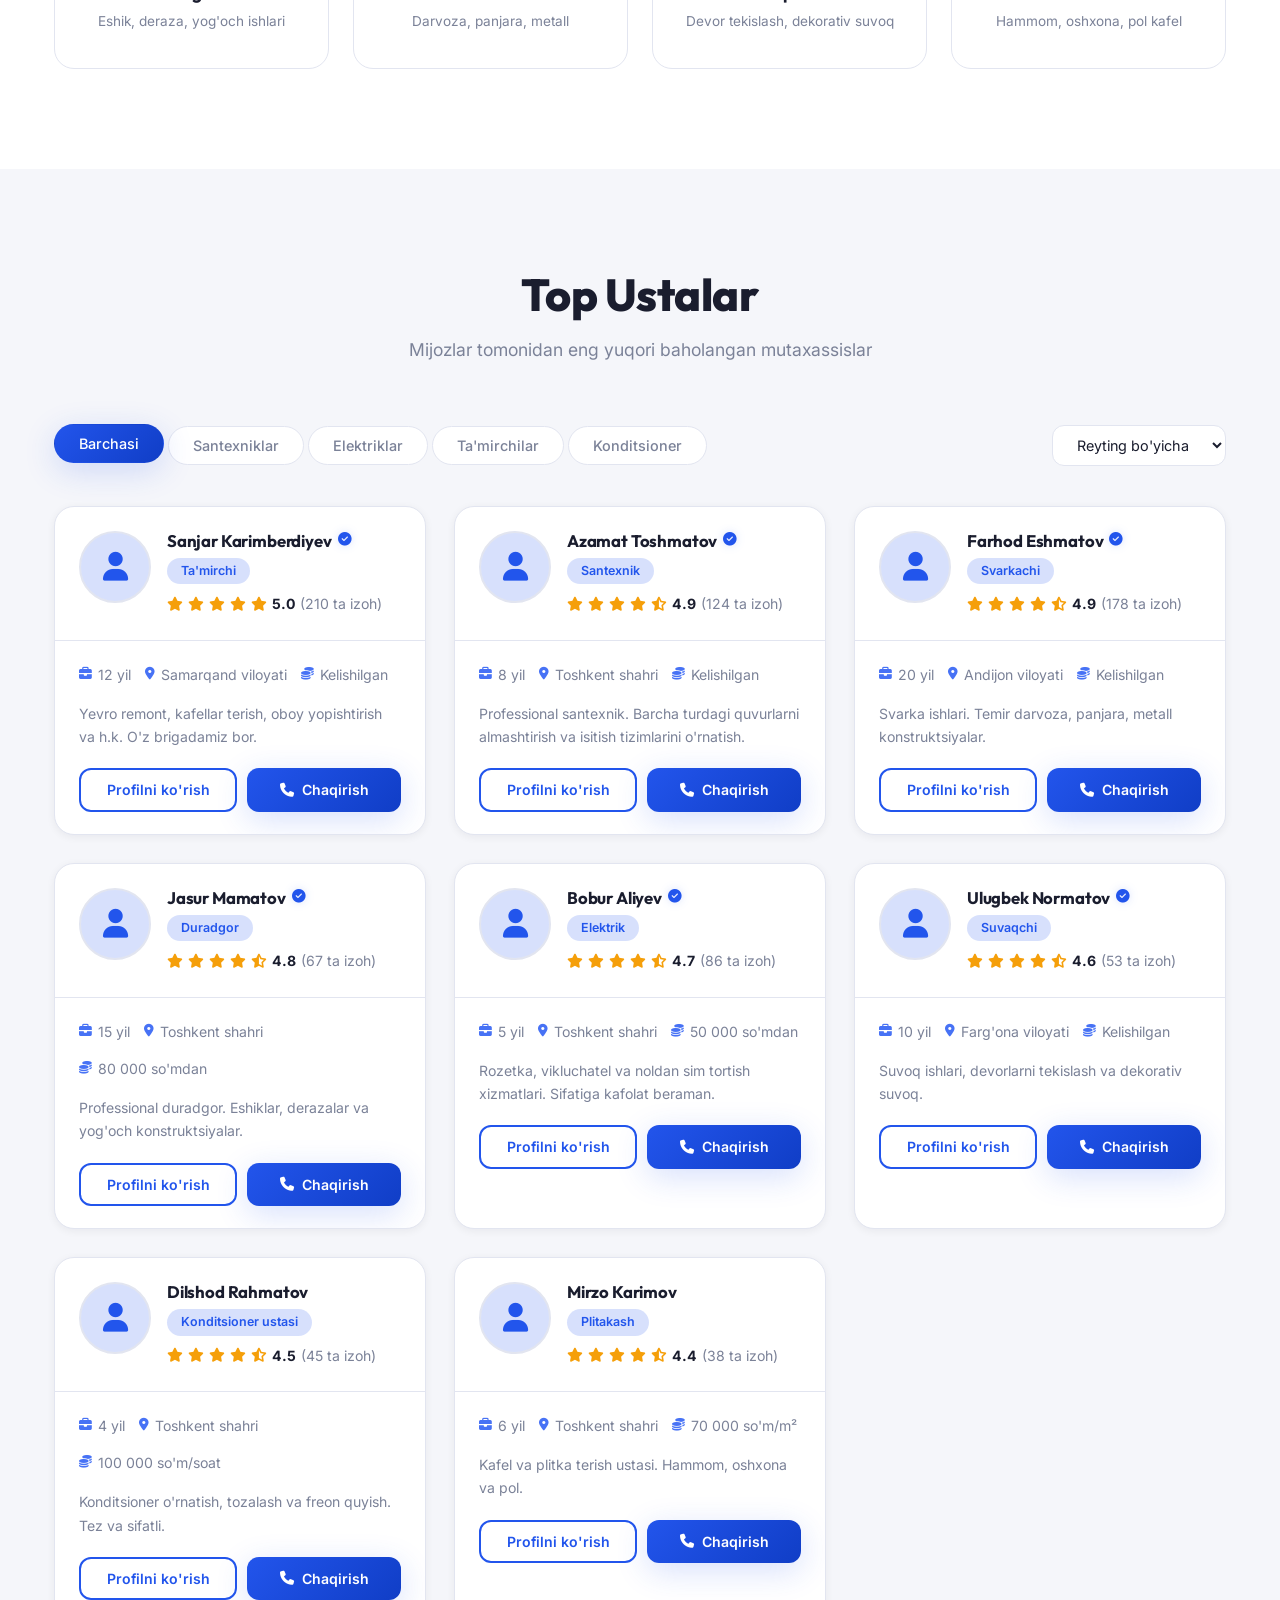
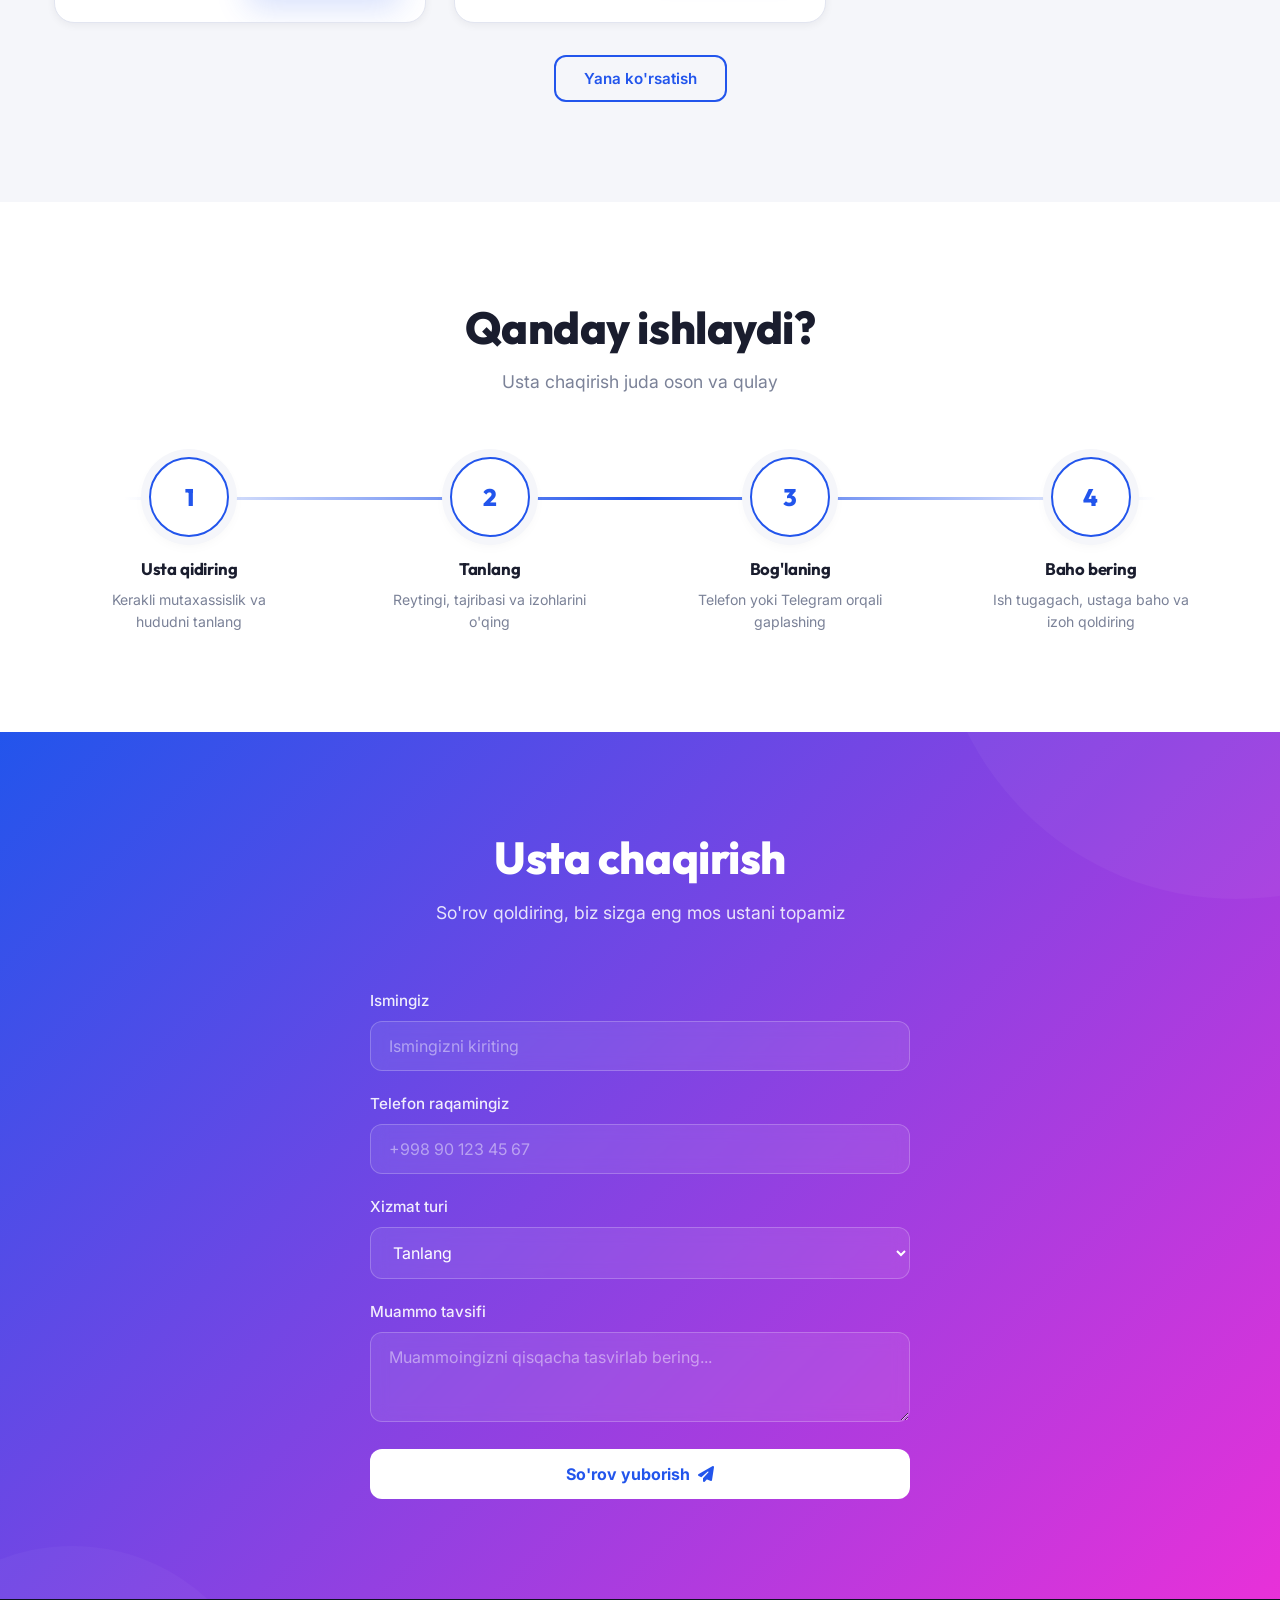
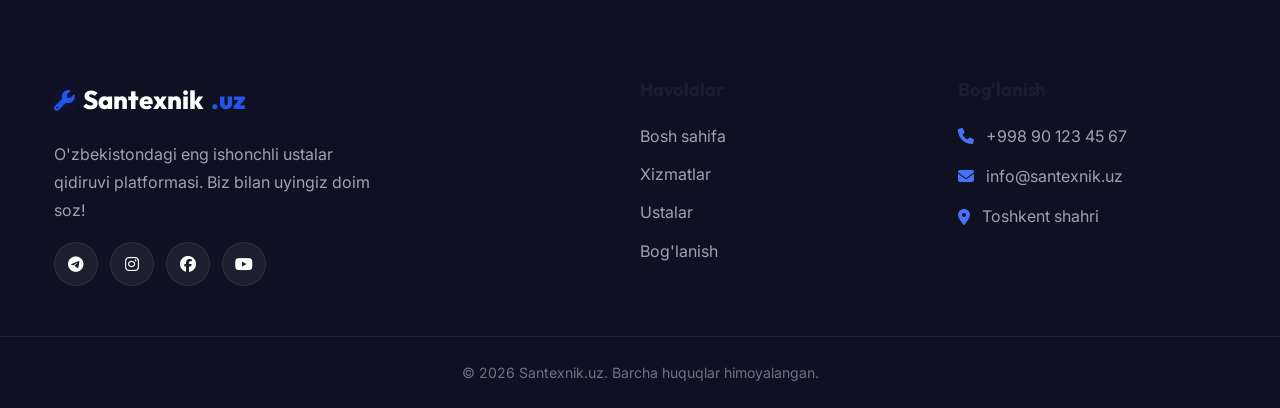
==== commit 38af36d8: "a" ====
--- a/frontend/admin.html
+++ b/frontend/admin.html
@@ -1,15 +1,15 @@
 <!DOCTYPE html>
-<html lang="uz">
+<html lang="uz" data-theme="light">
 <head>
     <meta charset="UTF-8">
     <meta name="viewport" content="width=device-width, initial-scale=1.0">
-    <title>Admin Panel - Santexnik.uz</title>
+    <title>Admin Dashboard - Santexnik.uz</title>
     <link rel="stylesheet" href="css/style.css">
-    <link href="https://fonts.googleapis.com/css2?family=Inter:wght@400;500;600;700;800&display=swap" rel="stylesheet">
-    <link rel="stylesheet" href="https://cdnjs.cloudflare.com/ajax/libs/font-awesome/6.4.0/css/all.min.css">
+    <link rel="stylesheet" href="https://cdnjs.cloudflare.com/ajax/libs/font-awesome/6.5.0/css/all.min.css">
     <style>
+        body { background: var(--bg-secondary); }
         .admin-sidebar {
-            width: 260px;
+            width: 280px;
             background: var(--bg-dark);
             height: 100vh;
             position: fixed;
@@ -17,103 +17,144 @@
             top: 0;
             padding: 30px 20px;
             color: #fff;
+            z-index: 100;
+            transition: all 0.3s;
+            border-right: 1px solid var(--border);
         }
         .admin-main {
-            margin-left: 260px;
+            margin-left: 280px;
             padding: 40px;
-            background: #f8fafc;
             min-height: 100vh;
+            transition: all 0.3s;
         }
         .admin-nav-item {
             display: flex;
             align-items: center;
-            gap: 12px;
-            padding: 14px 18px;
+            gap: 14px;
+            padding: 14px 20px;
             border-radius: var(--radius-md);
             margin-bottom: 8px;
-            color: #9ca3af;
+            color: var(--text-muted);
             transition: all 0.3s;
             cursor: pointer;
+            font-weight: 500;
         }
         .admin-nav-item:hover, .admin-nav-item.active {
             background: var(--primary);
             color: #fff;
-        }
+            box-shadow: var(--shadow-glow);
+        }
+        .admin-nav-item i { font-size: 1.1rem; width: 24px; text-align: center; }
         .admin-header {
             display: flex;
             justify-content: space-between;
             align-items: center;
             margin-bottom: 40px;
+            background: var(--surface);
+            padding: 24px 32px;
+            border-radius: var(--radius-xl);
+            box-shadow: var(--shadow-sm);
+            border: 1px solid var(--border);
         }
         .admin-stats {
             display: grid;
-            grid-template-columns: repeat(4, 1fr);
+            grid-template-columns: repeat(auto-fit, minmax(240px, 1fr));
+            gap: 24px;
+            margin-bottom: 40px;
+        }
+        .stat-card {
+            background: var(--surface);
+            padding: 28px;
+            border-radius: var(--radius-xl);
+            box-shadow: var(--shadow-md);
+            border: 1px solid var(--border);
+            display: flex;
+            align-items: center;
             gap: 20px;
-            margin-bottom: 40px;
-        }
-        .stat-card {
-            background: #fff;
-            padding: 24px;
+            transition: transform 0.3s, box-shadow 0.3s;
+        }
+        .stat-card:hover {
+            transform: translateY(-5px);
+            box-shadow: var(--shadow-lg);
+        }
+        .stat-icon {
+            width: 60px;
+            height: 60px;
+            background: var(--primary-glow);
+            color: var(--primary);
             border-radius: var(--radius-lg);
-            box-shadow: var(--shadow-sm);
-            border: 1px solid var(--border);
+            display: flex;
+            align-items: center;
+            justify-content: center;
+            font-size: 1.8rem;
         }
         .stat-card h3 {
-            font-size: 0.9rem;
+            font-size: 0.95rem;
             color: var(--text-muted);
-            margin-bottom: 10px;
+            margin-bottom: 6px;
+            font-family: inherit;
         }
         .stat-card .value {
-            font-size: 1.8rem;
+            font-size: 2rem;
             font-weight: 800;
             color: var(--text);
+            font-family: 'Outfit', sans-serif;
         }
         .admin-card {
-            background: #fff;
-            border-radius: var(--radius-lg);
-            box-shadow: var(--shadow-sm);
+            background: var(--surface);
+            border-radius: var(--radius-xl);
+            box-shadow: var(--shadow-md);
             border: 1px solid var(--border);
             overflow: hidden;
+            margin-bottom: 30px;
         }
         .card-header {
-            padding: 20px 24px;
+            padding: 24px 32px;
             border-bottom: 1px solid var(--border);
             display: flex;
             justify-content: space-between;
             align-items: center;
         }
+        .card-header h2 { font-size: 1.3rem; margin: 0; }
         .admin-table {
             width: 100%;
             border-collapse: collapse;
         }
         .admin-table th {
             text-align: left;
-            padding: 16px 24px;
-            background: #f8fafc;
+            padding: 18px 32px;
+            background: var(--bg-tertiary);
             font-size: 0.85rem;
-            color: var(--text-muted);
+            color: var(--text-secondary);
             text-transform: uppercase;
             letter-spacing: 0.05em;
+            border-bottom: 1px solid var(--border);
         }
         .admin-table td {
-            padding: 16px 24px;
+            padding: 18px 32px;
             border-bottom: 1px solid var(--border);
             font-size: 0.95rem;
-        }
+            color: var(--text);
+            vertical-align: middle;
+        }
+        .admin-table tbody tr:hover { background: var(--surface-hover); }
         .status-badge {
-            padding: 4px 12px;
+            padding: 6px 14px;
             border-radius: var(--radius-full);
             font-size: 0.8rem;
             font-weight: 600;
-        }
-        .status-active { background: #dcfce7; color: #166534; }
+            display: inline-block;
+        }
+        .status-active { background: rgba(16, 185, 129, 0.15); color: var(--success); }
+        .status-inactive { background: rgba(239, 68, 68, 0.15); color: var(--danger); }
+        .status-pending { background: rgba(245, 158, 11, 0.15); color: var(--warning); }
         .action-btns {
             display: flex;
-            gap: 8px;
+            gap: 10px;
         }
         .btn-icon {
-            width: 32px;
-            height: 32px;
+            width: 36px;
+            height: 36px;
             display: flex;
             align-items: center;
             justify-content: center;
@@ -121,39 +162,64 @@
             cursor: pointer;
             transition: all 0.2s;
             border: none;
-        }
-        .btn-edit { background: #eef2ff; color: var(--primary); }
-        .btn-delete { background: #fee2e2; color: var(--danger); }
-        
+            background: var(--bg-tertiary);
+            color: var(--text-secondary);
+        }
+        .btn-icon:hover { transform: translateY(-2px); }
+        .btn-edit:hover { background: var(--primary); color: #fff; box-shadow: var(--shadow-glow); }
+        .btn-delete:hover { background: var(--danger); color: #fff; box-shadow: 0 4px 12px rgba(239,68,68,0.3); }
+        .btn-check:hover { background: var(--success); color: #fff; box-shadow: 0 4px 12px rgba(16,185,129,0.3); }
+
+        .tab-content { display: none; animation: fadeIn 0.4s var(--ease); }
+        .tab-content.active { display: block; }
+        @keyframes fadeIn { from { opacity: 0; transform: translateY(10px); } to { opacity: 1; transform: translateY(0); } }
+
         @media (max-width: 1024px) {
             .admin-sidebar { width: 80px; padding: 30px 10px; }
             .admin-sidebar .logo span, .admin-sidebar .admin-nav-item span { display: none; }
-            .admin-main { margin-left: 80px; }
-            .admin-stats { grid-template-columns: repeat(2, 1fr); }
+            .admin-main { margin-left: 80px; padding: 24px; }
+            .admin-header { flex-direction: column; align-items: flex-start; gap: 20px; }
+            .admin-table { display: block; overflow-x: auto; }
+        }
+        @media (max-width: 768px) {
+            .admin-sidebar { 
+                width: 100%; 
+                height: auto; 
+                position: relative; 
+                padding: 15px 20px;
+                display: flex;
+                flex-direction: row;
+                justify-content: space-between;
+                align-items: center;
+            }
+            .admin-sidebar .logo { margin-bottom: 0; }
+            .admin-sidebar .admin-nav-item { margin-bottom: 0; padding: 10px; }
+            .admin-main { margin-left: 0; padding: 16px; }
+            .card-header { flex-direction: column; align-items: flex-start; gap: 16px; }
         }
     </style>
 </head>
 <body>
     <div class="admin-sidebar">
-        <div class="logo" style="color:#fff; margin-bottom: 50px;">
+        <div class="logo" style="color:#fff; margin-bottom: 50px; padding-left: 10px;">
             <i class="fa-solid fa-wrench"></i>
             <span>Santexnik<span>.uz</span></span>
         </div>
-        <div class="admin-nav-item active">
+        <div class="admin-nav-item active" data-tab="dashboard">
             <i class="fa-solid fa-chart-line"></i>
             <span>Dashboard</span>
         </div>
-        <div class="admin-nav-item">
+        <div class="admin-nav-item" data-tab="workers">
             <i class="fa-solid fa-users"></i>
             <span>Ustalar</span>
         </div>
-        <div class="admin-nav-item">
+        <div class="admin-nav-item" data-tab="leads">
             <i class="fa-solid fa-envelope"></i>
             <span>So'rovlar</span>
         </div>
-        <div class="admin-nav-item">
-            <i class="fa-solid fa-gear"></i>
-            <span>Sozlamalar</span>
+        <div class="admin-nav-item" id="themeToggleBtn">
+            <i class="fa-solid fa-moon"></i>
+            <span>Mavzuni o'zgartirish</span>
         </div>
         <div style="position: absolute; bottom: 30px; left: 20px; right: 20px;">
             <div class="admin-nav-item" id="logoutBtn">
@@ -166,105 +232,232 @@
     <main class="admin-main">
         <div class="admin-header">
             <div>
-                <h1 style="font-size: 1.8rem; margin-bottom: 4px;">Xush kelibsiz, Sarvar!</h1>
-                <p style="color: var(--text-muted);">Platforma holati va boshqaruv paneli</p>
-            </div>
-            <div style="display: flex; gap: 15px; align-items: center;">
+                <h1 style="font-size: 1.8rem; margin-bottom: 6px; font-family: 'Outfit', sans-serif;">Boshqaruv paneli</h1>
+                <p style="color: var(--text-muted);"><span id="adminNameDisplay">Admin</span>, platformaga xush kelibsiz</p>
+            </div>
+            <div style="display: flex; gap: 16px; align-items: center;">
                 <div style="text-align: right;">
-                    <p style="font-weight: 600;">Sarvar Salimov</p>
+                    <p style="font-weight: 600; color: var(--text);" id="adminProfileName">Admin</p>
                     <p style="font-size: 0.8rem; color: var(--text-muted);">Super Admin</p>
                 </div>
-                <div style="width: 45px; height: 45px; background: var(--primary); border-radius: 50%; display: flex; align-items: center; justify-content: center; color: #fff; font-weight: 700;">S</div>
-            </div>
-        </div>
-
-        <div class="admin-stats">
-            <div class="stat-card">
-                <h3>Jami ustalar</h3>
-                <div class="value">124</div>
-            </div>
-            <div class="stat-card">
-                <h3>Yangi so'rovlar</h3>
-                <div class="value">12</div>
-            </div>
-            <div class="stat-card">
-                <h3>O'rtacha reyting</h3>
-                <div class="value">4.8</div>
-            </div>
-            <div class="stat-card">
-                <h3>Daromad (oylik)</h3>
-                <div class="value">4.5M</div>
-            </div>
-        </div>
-
-        <div class="admin-card">
-            <div class="card-header">
-                <h2 style="font-size: 1.2rem;">Yaqinda qo'shilgan ustalar</h2>
-                <button class="btn btn-primary btn-sm" style="padding: 8px 16px; font-size: 0.85rem;">+ Yangi usta</button>
-            </div>
-            <table class="admin-table">
-                <thead>
-                    <tr>
-                        <th>Usta</th>
-                        <th>Kategoriya</th>
-                        <th>Hudud</th>
-                        <th>Reyting</th>
-                        <th>Holati</th>
-                        <th>Amallar</th>
-                    </tr>
-                </thead>
-                <tbody id="adminWorkersList">
-                    <!-- Will be populated by JS -->
-                </tbody>
-            </table>
+                <div style="width: 48px; height: 48px; background: linear-gradient(135deg, var(--primary), var(--primary-dark)); border-radius: 50%; display: flex; align-items: center; justify-content: center; color: #fff; font-weight: 700; font-size: 1.2rem; box-shadow: var(--shadow-glow);">A</div>
+            </div>
+        </div>
+
+        <!-- Dashboard Tab -->
+        <div id="tab-dashboard" class="tab-content active">
+            <div class="admin-stats">
+                <div class="stat-card">
+                    <div class="stat-icon"><i class="fa-solid fa-users"></i></div>
+                    <div>
+                        <h3>Jami ustalar</h3>
+                        <div class="value" id="dashTotalWorkers">0</div>
+                    </div>
+                </div>
+                <div class="stat-card">
+                    <div class="stat-icon" style="color: var(--success); background: rgba(16, 185, 129, 0.15);"><i class="fa-solid fa-comments"></i></div>
+                    <div>
+                        <h3>Jami izohlar</h3>
+                        <div class="value" id="dashTotalReviews">0</div>
+                    </div>
+                </div>
+                <div class="stat-card">
+                    <div class="stat-icon" style="color: var(--warning); background: rgba(245, 158, 11, 0.15);"><i class="fa-solid fa-star"></i></div>
+                    <div>
+                        <h3>O'rtacha reyting</h3>
+                        <div class="value" id="dashAvgRating">0.0</div>
+                    </div>
+                </div>
+                <div class="stat-card">
+                    <div class="stat-icon" style="color: var(--danger); background: rgba(239, 68, 68, 0.15);"><i class="fa-solid fa-envelope"></i></div>
+                    <div>
+                        <h3>Yangi so'rovlar</h3>
+                        <div class="value" id="dashPendingLeads">0</div>
+                    </div>
+                </div>
+            </div>
+
+            <div class="admin-card">
+                <div class="card-header">
+                    <h2>Yaqinda qo'shilgan ustalar</h2>
+                    <button class="btn btn-outline btn-sm" onclick="switchTab('workers')">Barchasini ko'rish <i class="fa-solid fa-arrow-right"></i></button>
+                </div>
+                <table class="admin-table">
+                    <thead>
+                        <tr>
+                            <th>Usta</th>
+                            <th>Kategoriya</th>
+                            <th>Hudud</th>
+                            <th>Reyting</th>
+                            <th>Holati</th>
+                        </tr>
+                    </thead>
+                    <tbody id="dashWorkersList">
+                        <!-- Populated by JS -->
+                    </tbody>
+                </table>
+            </div>
+        </div>
+
+        <!-- Workers Tab -->
+        <div id="tab-workers" class="tab-content">
+            <div class="admin-card">
+                <div class="card-header">
+                    <h2>Barcha Ustalar</h2>
+                    <button class="btn btn-primary" onclick="openWorkerModal()"><i class="fa-solid fa-plus"></i> Yangi usta qo'shish</button>
+                </div>
+                <div style="padding: 20px 32px; border-bottom: 1px solid var(--border); display: flex; gap: 16px;">
+                    <div class="search-box" style="margin: 0; max-width: 400px; padding: 4px 16px; border-radius: var(--radius-md); box-shadow: none;">
+                        <i class="fa-solid fa-search" style="color: var(--text-muted);"></i>
+                        <input type="text" id="workerSearchInput" placeholder="Ism bo'yicha qidirish..." style="border: none; background: transparent; color: var(--text); outline: none; width: 100%; padding: 8px;">
+                    </div>
+                </div>
+                <table class="admin-table">
+                    <thead>
+                        <tr>
+                            <th>ID</th>
+                            <th>Usta</th>
+                            <th>Kategoriya</th>
+                            <th>Telefon</th>
+                            <th>Holati</th>
+                            <th>Amallar</th>
+                        </tr>
+                    </thead>
+                    <tbody id="adminWorkersList">
+                        <!-- Populated by JS -->
+                    </tbody>
+                </table>
+            </div>
+        </div>
+
+        <!-- Leads/Contacts Tab -->
+        <div id="tab-leads" class="tab-content">
+            <div class="admin-card">
+                <div class="card-header">
+                    <h2>Mijozlar So'rovlari</h2>
+                    <div style="display: flex; gap: 10px;">
+                        <span class="status-badge status-pending">Yangi: <span id="leadsPendingCount">0</span></span>
+                    </div>
+                </div>
+                <table class="admin-table">
+                    <thead>
+                        <tr>
+                            <th>Mijoz</th>
+                            <th>Telefon</th>
+                            <th>Kategoriya</th>
+                            <th>Xabar</th>
+                            <th>Sana</th>
+                            <th>Holat</th>
+                            <th>Amallar</th>
+                        </tr>
+                    </thead>
+                    <tbody id="adminLeadsList">
+                        <!-- Populated by JS -->
+                    </tbody>
+                </table>
+            </div>
         </div>
     </main>
 
-    <script src="js/locations.js"></script>
+    <!-- Worker Add/Edit Modal -->
+    <div id="adminWorkerModal" class="modal">
+        <div class="modal-content" style="max-width: 700px;">
+            <span class="close-modal">&times;</span>
+            <h2 id="workerModalTitle" style="margin-bottom:24px; font-family:'Outfit',sans-serif;">Yangi usta qo'shish</h2>
+            <form id="adminWorkerForm">
+                <input type="hidden" id="w_id">
+                <div style="display: grid; grid-template-columns: 1fr 1fr; gap: 20px;">
+                    <div class="form-group">
+                        <label for="w_full_name">To'liq ism-sharifi</label>
+                        <input type="text" id="w_full_name" required>
+                    </div>
+                    <div class="form-group">
+                        <label for="w_phone">Telefon raqami</label>
+                        <input type="text" id="w_phone" placeholder="+998..." required>
+                    </div>
+                    <div class="form-group">
+                        <label for="w_category">Kategoriya</label>
+                        <select id="w_category" required>
+                            <option value="santexnik">Santexnik</option>
+                            <option value="elektrik">Elektrik</option>
+                            <option value="umumiy_tamir">Ta'mirlash</option>
+                            <option value="konditsioner">Konditsioner</option>
+                            <option value="duradgor">Duradgor</option>
+                            <option value="svarka">Svarka</option>
+                            <option value="suvaqchi">Suvaqchi</option>
+                            <option value="plitakash">Plitakash</option>
+                            <option value="mebel_usta">Mebel ustasi</option>
+                        </select>
+                    </div>
+                    <div class="form-group">
+                        <label for="w_experience_years">Tajriba (yil)</label>
+                        <input type="number" id="w_experience_years" value="0" min="0">
+                    </div>
+                    <div class="form-group">
+                        <label for="w_city">Viloyat / Shahar</label>
+                        <select id="w_city">
+                            <option value="">Tanlang...</option>
+                            <option value="Toshkent shahri">Toshkent shahri</option>
+                            <option value="Toshkent viloyati">Toshkent viloyati</option>
+                            <option value="Samarqand viloyati">Samarqand viloyati</option>
+                            <option value="Buxoro viloyati">Buxoro viloyati</option>
+                            <option value="Andijon viloyati">Andijon viloyati</option>
+                            <option value="Farg'ona viloyati">Farg'ona viloyati</option>
+                            <option value="Namangan viloyati">Namangan viloyati</option>
+                            <option value="Xorazm viloyati">Xorazm viloyati</option>
+                            <option value="Navoiy viloyati">Navoiy viloyati</option>
+                            <option value="Qashqadaryo viloyati">Qashqadaryo viloyati</option>
+                            <option value="Surxondaryo viloyati">Surxondaryo viloyati</option>
+                            <option value="Sirdaryo viloyati">Sirdaryo viloyati</option>
+                            <option value="Jizzax viloyati">Jizzax viloyati</option>
+                        </select>
+                    </div>
+                    <div class="form-group">
+                        <label for="w_address">Tuman / Manzil</label>
+                        <input type="text" id="w_address">
+                    </div>
+                    <div class="form-group">
+                        <label for="w_price_range">Narx (Masalan: Kelishilgan, yoki 50000+)</label>
+                        <input type="text" id="w_price_range">
+                    </div>
+                    <div class="form-group">
+                        <label for="w_telegram_username">Telegram username (sizsiz @)</label>
+                        <input type="text" id="w_telegram_username">
+                    </div>
+                </div>
+                <div class="form-group">
+                    <label for="w_description">Qisqacha ma'lumot</label>
+                    <textarea id="w_description" rows="3"></textarea>
+                </div>
+                <div style="display: flex; gap: 16px; margin-bottom: 20px;">
+                    <label style="display: flex; align-items: center; gap: 8px; cursor: pointer; color: var(--text);">
+                        <input type="checkbox" id="w_is_active" checked style="width: auto;"> Faol
+                    </label>
+                </div>
+                <div style="display: flex; justify-content: flex-end; gap: 12px;">
+                    <button type="button" class="btn btn-outline" onclick="closeModals()">Bekor qilish</button>
+                    <button type="submit" class="btn btn-primary" id="saveWorkerBtn">Saqlash</button>
+                </div>
+            </form>
+        </div>
+    </div>
+
+    <!-- Confirm Delete Modal -->
+    <div id="confirmDeleteModal" class="modal">
+        <div class="modal-content auth-modal text-center">
+            <span class="close-modal">&times;</span>
+            <div style="font-size: 3rem; color: var(--danger); margin-bottom: 16px;"><i class="fa-solid fa-triangle-exclamation"></i></div>
+            <h2 style="margin-bottom:12px; font-family:'Outfit',sans-serif;">Haqiqatan ham o'chirasizmi?</h2>
+            <p style="color: var(--text-muted); margin-bottom: 24px;">Bu amalni bekor qilib bo'lmaydi. Usta va uning barcha izohlari tizimdan o'chiriladi.</p>
+            <div style="display: flex; gap: 12px;">
+                <button class="btn btn-outline w-100" onclick="closeModals()">Bekor qilish</button>
+                <button class="btn btn-primary w-100" style="background: var(--danger); box-shadow: 0 4px 14px rgba(239,68,68,0.3);" id="confirmDeleteBtn">O'chirish</button>
+            </div>
+        </div>
+    </div>
+
+    <!-- Scripts -->
     <script src="js/api.js"></script>
-    <script>
-        // Simple security check for demo
-        if (!localStorage.getItem('access_token')) {
-            window.location.href = 'index.html';
-        }
-
-        document.getElementById('logoutBtn').addEventListener('click', () => {
-            localStorage.removeItem('access_token');
-            localStorage.removeItem('admin_user');
-            window.location.href = 'index.html';
-        });
-
-        // Mock data rendering
-        const DUMMY_WORKERS = [
-            { id:1, full_name:'Azamat Toshmatov', category:'Santexnik', city:'Toshkent', avg_rating:4.9, is_active: true },
-            { id:2, full_name:'Bobur Aliyev', category:'Elektrik', city:'Toshkent', avg_rating:4.7, is_active: true },
-            { id:3, full_name:'Sanjar Karimberdiyev', category:'Ta\'mirchi', city:'Samarqand', avg_rating:5.0, is_active: true },
-            { id:4, full_name:'Dilshod Rahmatov', category:'Konditsioner', city:'Toshkent', avg_rating:4.5, is_active: true }
-        ];
-
-        const list = document.getElementById('adminWorkersList');
-        DUMMY_WORKERS.forEach(w => {
-            const tr = document.createElement('tr');
-            tr.innerHTML = `
-                <td>
-                    <div style="display: flex; align-items: center; gap: 10px;">
-                        <div style="width: 32px; height: 32px; background: #eef2ff; border-radius: 50%; display: flex; align-items: center; justify-content: center; color: var(--primary); font-size: 0.8rem;"><i class="fa-solid fa-user"></i></div>
-                        ${w.full_name}
-                    </div>
-                </td>
-                <td>${w.category}</td>
-                <td>${w.city}</td>
-                <td><i class="fa-solid fa-star" style="color: #f59e0b;"></i> ${w.avg_rating}</td>
-                <td><span class="status-badge status-active">Faol</span></td>
-                <td>
-                    <div class="action-btns">
-                        <button class="btn-icon btn-edit"><i class="fa-solid fa-pen"></i></button>
-                        <button class="btn-icon btn-delete"><i class="fa-solid fa-trash"></i></button>
-                    </div>
-                </td>
-            `;
-            list.appendChild(tr);
-        });
-    </script>
+    <script src="js/admin.js"></script>
 </body>
 </html>
--- a/frontend/css/style.css
+++ b/frontend/css/style.css
@@ -1,250 +1,1444 @@
-/* ===== Design System ===== */
-:root {
-    --primary: #2563eb;
-    --primary-light: #3b82f6;
-    --primary-dark: #1d4ed8;
-    --primary-glow: rgba(37,99,235,.18);
-    --accent: #f59e0b;
-    --text: #1f2937;
-    --text-muted: #6b7280;
+/* ================================================================
+   Santexnik.uz — Premium Design System v2.0
+   Three themes: Light (default) / Dark / Cyber
+   ================================================================ */
+
+/* ===== Google Fonts ===== */
+@import url('https://fonts.googleapis.com/css2?family=Outfit:wght@300;400;500;600;700;800;900&family=Inter:wght@300;400;500;600;700;800&display=swap');
+
+/* ===== Theme Variables ===== */
+
+/* --- LIGHT THEME (default) --- */
+:root, [data-theme="light"] {
+    --primary-h: 225;
+    --primary-s: 84%;
+    --primary-l: 53%;
+    --primary: hsl(var(--primary-h), var(--primary-s), var(--primary-l));
+    --primary-light: hsl(var(--primary-h), 90%, 62%);
+    --primary-dark: hsl(var(--primary-h), 85%, 42%);
+    --primary-glow: hsla(var(--primary-h), var(--primary-s), var(--primary-l), .18);
+    --primary-glow-strong: hsla(var(--primary-h), var(--primary-s), var(--primary-l), .35);
+
+    --accent-h: 38;
+    --accent: hsl(var(--accent-h), 92%, 50%);
+
+    --text: #1a1d2e;
+    --text-secondary: #4a5068;
+    --text-muted: #7b8298;
+
     --bg: #ffffff;
-    --bg-light: #f3f4f6;
-    --bg-dark: #111827;
-    --border: #e5e7eb;
+    --bg-secondary: #f5f6fa;
+    --bg-tertiary: #ebedf5;
+    --bg-dark: #0f1123;
+
+    --surface: #ffffff;
+    --surface-hover: #f8f9fc;
+    --surface-glass: rgba(255,255,255,.72);
+    --surface-glass-border: rgba(255,255,255,.5);
+
+    --border: #e2e5f0;
+    --border-hover: #c8cde0;
+
     --success: #10b981;
     --danger: #ef4444;
-    --shadow-sm: 0 1px 3px rgba(0,0,0,.06);
-    --shadow-md: 0 4px 12px rgba(0,0,0,.08);
-    --shadow-lg: 0 12px 28px rgba(0,0,0,.1);
-    --shadow-xl: 0 20px 40px rgba(0,0,0,.12);
-    --radius-sm: .375rem;
-    --radius-md: .625rem;
+    --warning: #f59e0b;
+
+    --shadow-xs: 0 1px 2px rgba(15,17,35,.04);
+    --shadow-sm: 0 2px 8px rgba(15,17,35,.06);
+    --shadow-md: 0 4px 16px rgba(15,17,35,.08);
+    --shadow-lg: 0 12px 32px rgba(15,17,35,.1);
+    --shadow-xl: 0 20px 48px rgba(15,17,35,.14);
+    --shadow-glow: 0 8px 32px var(--primary-glow);
+    --shadow-glow-strong: 0 12px 40px var(--primary-glow-strong);
+
+    --radius-xs: .25rem;
+    --radius-sm: .5rem;
+    --radius-md: .75rem;
     --radius-lg: 1rem;
     --radius-xl: 1.25rem;
+    --radius-2xl: 1.5rem;
     --radius-full: 9999px;
+
     --ease: cubic-bezier(.4,0,.2,1);
-}
-
-*,*::before,*::after{margin:0;padding:0;box-sizing:border-box}
-
-body{font-family:'Inter',system-ui,sans-serif;color:var(--text);background:var(--bg);line-height:1.6;overflow-x:hidden;-webkit-font-smoothing:antialiased}
-a{text-decoration:none;color:inherit}
-ul{list-style:none}
-img{max-width:100%;display:block}
-
-.container{max-width:1200px;margin:0 auto;padding:0 20px}
-.section{padding:90px 0}
-.bg-light{background:var(--bg-light)}
-.text-center{text-align:center}
-.mt-4{margin-top:2rem}
-.w-100{width:100%}
+    --ease-spring: cubic-bezier(.34,1.56,.64,1);
+    --ease-out: cubic-bezier(0,0,.2,1);
+
+    --navbar-bg: rgba(255,255,255,.78);
+    --hero-gradient: linear-gradient(160deg, #eef2ff 0%, #f0f4ff 30%, #faf8ff 60%, #fff 100%);
+}
+
+/* --- DARK THEME --- */
+[data-theme="dark"] {
+    --primary-h: 225;
+    --primary-s: 84%;
+    --primary-l: 60%;
+    --primary: hsl(var(--primary-h), var(--primary-s), var(--primary-l));
+    --primary-light: hsl(var(--primary-h), 90%, 68%);
+    --primary-dark: hsl(var(--primary-h), 85%, 50%);
+    --primary-glow: hsla(var(--primary-h), var(--primary-s), var(--primary-l), .22);
+    --primary-glow-strong: hsla(var(--primary-h), var(--primary-s), var(--primary-l), .4);
+
+    --text: #eef0f6;
+    --text-secondary: #b0b8d0;
+    --text-muted: #7b83a0;
+
+    --bg: #0b0d1a;
+    --bg-secondary: #12142a;
+    --bg-tertiary: #1a1d36;
+    --bg-dark: #060810;
+
+    --surface: #161830;
+    --surface-hover: #1e2042;
+    --surface-glass: rgba(22,24,48,.75);
+    --surface-glass-border: rgba(255,255,255,.06);
+
+    --border: rgba(255,255,255,.08);
+    --border-hover: rgba(255,255,255,.14);
+
+    --shadow-sm: 0 2px 8px rgba(0,0,0,.3);
+    --shadow-md: 0 4px 16px rgba(0,0,0,.35);
+    --shadow-lg: 0 12px 32px rgba(0,0,0,.4);
+    --shadow-xl: 0 20px 48px rgba(0,0,0,.5);
+
+    --navbar-bg: rgba(11,13,26,.82);
+    --hero-gradient: linear-gradient(160deg, #0b0d1a 0%, #10123a 50%, #0b0d1a 100%);
+}
+
+/* --- CYBER THEME --- */
+[data-theme="cyber"] {
+    --primary-h: 160;
+    --primary-s: 100%;
+    --primary-l: 50%;
+    --primary: hsl(var(--primary-h), var(--primary-s), var(--primary-l));
+    --primary-light: hsl(var(--primary-h), 100%, 60%);
+    --primary-dark: hsl(var(--primary-h), 100%, 38%);
+    --primary-glow: hsla(var(--primary-h), 100%, 50%, .2);
+    --primary-glow-strong: hsla(var(--primary-h), 100%, 50%, .45);
+
+    --accent-h: 280;
+    --accent: hsl(var(--accent-h), 100%, 65%);
+
+    --text: #e0fff2;
+    --text-secondary: #90e8c8;
+    --text-muted: #5ba88c;
+
+    --bg: #040d09;
+    --bg-secondary: #081a12;
+    --bg-tertiary: #0d261a;
+    --bg-dark: #020805;
+
+    --surface: rgba(8,26,18,.85);
+    --surface-hover: rgba(13,38,26,.9);
+    --surface-glass: rgba(8,26,18,.7);
+    --surface-glass-border: rgba(0,255,128,.12);
+
+    --border: rgba(0,255,128,.1);
+    --border-hover: rgba(0,255,128,.22);
+
+    --success: #00ff80;
+    --danger: #ff3366;
+    --warning: #ffcc00;
+
+    --shadow-sm: 0 2px 8px rgba(0,255,128,.06);
+    --shadow-md: 0 4px 16px rgba(0,255,128,.1);
+    --shadow-lg: 0 12px 32px rgba(0,255,128,.12);
+    --shadow-xl: 0 20px 48px rgba(0,255,128,.18);
+    --shadow-glow: 0 8px 32px rgba(0,255,128,.2);
+    --shadow-glow-strong: 0 12px 40px rgba(0,255,128,.35);
+
+    --navbar-bg: rgba(4,13,9,.85);
+    --hero-gradient: linear-gradient(160deg, #040d09 0%, #081a12 50%, #040d09 100%);
+}
+
+/* ===== Global Reset ===== */
+*, *::before, *::after {
+    margin: 0;
+    padding: 0;
+    box-sizing: border-box;
+}
+
+html {
+    scroll-behavior: smooth;
+}
+
+body {
+    font-family: 'Inter', system-ui, -apple-system, sans-serif;
+    color: var(--text);
+    background: var(--bg);
+    line-height: 1.65;
+    overflow-x: hidden;
+    -webkit-font-smoothing: antialiased;
+    -moz-osx-font-smoothing: grayscale;
+    transition: background .5s var(--ease), color .5s var(--ease);
+}
+
+a { text-decoration: none; color: inherit; }
+ul { list-style: none; }
+img { max-width: 100%; display: block; }
+
+/* ===== Utility Classes ===== */
+.container { max-width: 1220px; margin: 0 auto; padding: 0 24px; }
+.section { padding: 100px 0; }
+.bg-light { background: var(--bg-secondary); }
+.text-center { text-align: center; }
+.mt-4 { margin-top: 2rem; }
+.w-100 { width: 100%; }
 
 /* ===== Typography ===== */
-h1,h2,h3,h4{font-weight:700;line-height:1.2;color:var(--text)}
-.highlight{background:linear-gradient(135deg,var(--primary),#7c3aed);-webkit-background-clip:text;-webkit-text-fill-color:transparent;background-clip:text}
-.section-header{text-align:center;margin-bottom:55px}
-.section-header h2{font-size:2.5rem;margin-bottom:12px}
-.section-header p{color:var(--text-muted);font-size:1.1rem;max-width:550px;margin:0 auto}
+h1, h2, h3, h4 {
+    font-family: 'Outfit', 'Inter', sans-serif;
+    font-weight: 700;
+    line-height: 1.15;
+    color: var(--text);
+    letter-spacing: -.01em;
+}
+
+.highlight {
+    background: linear-gradient(135deg, var(--primary), hsl(calc(var(--primary-h) + 80), 80%, 60%));
+    -webkit-background-clip: text;
+    -webkit-text-fill-color: transparent;
+    background-clip: text;
+}
+
+.section-header {
+    text-align: center;
+    margin-bottom: 60px;
+    position: relative;
+}
+.section-header h2 {
+    font-size: clamp(2rem, 4vw, 2.8rem);
+    margin-bottom: 14px;
+    font-weight: 800;
+}
+.section-header p {
+    color: var(--text-muted);
+    font-size: 1.1rem;
+    max-width: 560px;
+    margin: 0 auto;
+    line-height: 1.7;
+}
 
 /* ===== Buttons ===== */
-.btn{display:inline-flex;align-items:center;justify-content:center;gap:8px;padding:11px 26px;font-weight:600;border-radius:var(--radius-md);cursor:pointer;transition:all .3s var(--ease);border:none;font-family:inherit;font-size:.95rem;white-space:nowrap}
-.btn-primary{background:var(--primary);color:#fff;box-shadow:0 4px 14px var(--primary-glow)}
-.btn-primary:hover{background:var(--primary-dark);transform:translateY(-2px);box-shadow:0 8px 22px var(--primary-glow)}
-.btn-outline{background:transparent;color:var(--primary);border:2px solid var(--primary)}
-.btn-outline:hover{background:var(--primary);color:#fff}
-.btn-ghost{background:rgba(255,255,255,.1);color:#fff;border:1px solid rgba(255,255,255,.2)}
-.btn-ghost:hover{background:rgba(255,255,255,.2)}
+.btn {
+    display: inline-flex;
+    align-items: center;
+    justify-content: center;
+    gap: 8px;
+    padding: 12px 28px;
+    font-weight: 600;
+    border-radius: var(--radius-md);
+    cursor: pointer;
+    transition: all .35s var(--ease);
+    border: none;
+    font-family: 'Inter', sans-serif;
+    font-size: .95rem;
+    white-space: nowrap;
+    position: relative;
+    overflow: hidden;
+}
+.btn::after {
+    content: '';
+    position: absolute;
+    inset: 0;
+    background: linear-gradient(135deg, rgba(255,255,255,.15), transparent);
+    opacity: 0;
+    transition: opacity .35s;
+}
+.btn:hover::after { opacity: 1; }
+
+.btn-primary {
+    background: linear-gradient(135deg, var(--primary), var(--primary-dark));
+    color: #fff;
+    box-shadow: var(--shadow-glow);
+}
+.btn-primary:hover {
+    transform: translateY(-3px);
+    box-shadow: var(--shadow-glow-strong);
+}
+.btn-primary:active { transform: translateY(-1px); }
+
+.btn-outline {
+    background: transparent;
+    color: var(--primary);
+    border: 2px solid var(--primary);
+}
+.btn-outline:hover {
+    background: var(--primary);
+    color: #fff;
+    transform: translateY(-2px);
+    box-shadow: var(--shadow-glow);
+}
+
+.btn-ghost {
+    background: rgba(255,255,255,.08);
+    color: #fff;
+    border: 1px solid rgba(255,255,255,.15);
+    backdrop-filter: blur(8px);
+}
+.btn-ghost:hover { background: rgba(255,255,255,.15); }
+
+.btn-sm { padding: 8px 18px; font-size: .85rem; }
+.btn-xs { padding: 6px 14px; font-size: .8rem; }
 
 /* ===== Navbar ===== */
-.navbar{position:fixed;top:0;left:0;width:100%;background:rgba(255,255,255,.85);backdrop-filter:blur(16px) saturate(180%);-webkit-backdrop-filter:blur(16px) saturate(180%);z-index:1000;border-bottom:1px solid rgba(229,231,235,.6);padding:14px 0;transition:all .35s var(--ease)}
-.navbar.scrolled{padding:10px 0;box-shadow:var(--shadow-md)}
-.nav-container{display:flex;justify-content:space-between;align-items:center}
-.logo{font-size:1.5rem;font-weight:800;color:var(--text);display:flex;align-items:center;gap:8px}
-.logo i{color:var(--primary);font-size:1.3rem}
-.logo span{color:var(--primary)}
-.nav-links{display:flex;gap:32px}
-.nav-links a{font-weight:500;color:var(--text-muted);transition:color .25s;position:relative}
-.nav-links a::after{content:'';position:absolute;bottom:-4px;left:0;width:0;height:2px;background:var(--primary);border-radius:2px;transition:width .3s var(--ease)}
-.nav-links a:hover::after,.nav-links a.active::after{width:100%}
-.nav-links a:hover,.nav-links a.active{color:var(--primary)}
-.nav-actions{display:flex;gap:12px;align-items:center}
-.mobile-menu-btn{display:none;font-size:1.4rem;cursor:pointer;color:var(--text);padding:6px}
+.navbar {
+    position: fixed;
+    top: 0;
+    left: 0;
+    width: 100%;
+    background: var(--navbar-bg);
+    backdrop-filter: blur(20px) saturate(200%);
+    -webkit-backdrop-filter: blur(20px) saturate(200%);
+    z-index: 1000;
+    border-bottom: 1px solid var(--border);
+    padding: 16px 0;
+    transition: all .4s var(--ease);
+}
+.navbar.scrolled {
+    padding: 10px 0;
+    box-shadow: var(--shadow-md);
+}
+.nav-container {
+    display: flex;
+    justify-content: space-between;
+    align-items: center;
+}
+.logo {
+    font-family: 'Outfit', sans-serif;
+    font-size: 1.6rem;
+    font-weight: 800;
+    color: var(--text);
+    display: flex;
+    align-items: center;
+    gap: 8px;
+    transition: transform .3s var(--ease);
+}
+.logo:hover { transform: scale(1.03); }
+.logo i {
+    color: var(--primary);
+    font-size: 1.3rem;
+    filter: drop-shadow(0 0 8px var(--primary-glow));
+}
+.logo span { color: var(--primary); }
+
+.nav-links { display: flex; gap: 36px; }
+.nav-links a {
+    font-weight: 500;
+    color: var(--text-muted);
+    transition: color .3s, transform .3s;
+    position: relative;
+    font-size: .95rem;
+}
+.nav-links a::after {
+    content: '';
+    position: absolute;
+    bottom: -6px;
+    left: 50%;
+    width: 0;
+    height: 2.5px;
+    background: linear-gradient(90deg, var(--primary), var(--primary-light));
+    border-radius: 2px;
+    transition: all .35s var(--ease-spring);
+    transform: translateX(-50%);
+}
+.nav-links a:hover::after,
+.nav-links a.active::after { width: 100%; }
+.nav-links a:hover,
+.nav-links a.active { color: var(--primary); }
+
+.nav-actions { display: flex; gap: 12px; align-items: center; }
+
+/* Theme Switcher */
+.theme-switcher {
+    display: flex;
+    align-items: center;
+    background: var(--bg-tertiary);
+    border-radius: var(--radius-full);
+    padding: 3px;
+    gap: 2px;
+    border: 1px solid var(--border);
+}
+.theme-btn {
+    width: 34px;
+    height: 34px;
+    border-radius: 50%;
+    border: none;
+    background: transparent;
+    color: var(--text-muted);
+    cursor: pointer;
+    display: flex;
+    align-items: center;
+    justify-content: center;
+    font-size: .85rem;
+    transition: all .3s var(--ease);
+}
+.theme-btn.active {
+    background: var(--primary);
+    color: #fff;
+    box-shadow: var(--shadow-glow);
+}
+.theme-btn:hover:not(.active) {
+    color: var(--primary);
+    background: var(--primary-glow);
+}
+
+.mobile-menu-btn {
+    display: none;
+    font-size: 1.5rem;
+    cursor: pointer;
+    color: var(--text);
+    padding: 6px;
+    transition: color .3s;
+}
 
 /* Mobile Menu */
-.mobile-menu{position:fixed;top:0;right:-100%;width:280px;height:100vh;background:var(--bg);z-index:2000;padding:80px 30px 30px;transition:right .4s var(--ease);box-shadow:-8px 0 30px rgba(0,0,0,.1)}
-.mobile-menu.open{right:0}
-.mobile-menu a{display:block;padding:14px 0;font-size:1.1rem;font-weight:500;color:var(--text);border-bottom:1px solid var(--border)}
-.mobile-menu a:hover{color:var(--primary)}
-.mobile-menu-close{position:absolute;top:20px;right:20px;font-size:1.5rem;cursor:pointer;color:var(--text-muted)}
-.mobile-overlay{position:fixed;top:0;left:0;width:100%;height:100%;background:rgba(0,0,0,.4);z-index:1999;opacity:0;pointer-events:none;transition:opacity .3s}
-.mobile-overlay.open{opacity:1;pointer-events:all}
+.mobile-menu {
+    position: fixed;
+    top: 0;
+    right: -100%;
+    width: 300px;
+    height: 100vh;
+    background: var(--surface);
+    z-index: 2000;
+    padding: 90px 30px 30px;
+    transition: right .45s var(--ease);
+    box-shadow: -8px 0 40px rgba(0,0,0,.15);
+    backdrop-filter: blur(20px);
+    border-left: 1px solid var(--border);
+}
+.mobile-menu.open { right: 0; }
+.mobile-menu a {
+    display: block;
+    padding: 16px 0;
+    font-size: 1.1rem;
+    font-weight: 500;
+    color: var(--text);
+    border-bottom: 1px solid var(--border);
+    transition: all .3s;
+}
+.mobile-menu a:hover { color: var(--primary); padding-left: 8px; }
+.mobile-menu-close {
+    position: absolute;
+    top: 24px;
+    right: 24px;
+    font-size: 1.6rem;
+    cursor: pointer;
+    color: var(--text-muted);
+    transition: all .3s;
+    width: 40px;
+    height: 40px;
+    display: flex;
+    align-items: center;
+    justify-content: center;
+    border-radius: 50%;
+}
+.mobile-menu-close:hover { color: var(--danger); background: rgba(239,68,68,.1); }
+.mobile-overlay {
+    position: fixed;
+    top: 0;
+    left: 0;
+    width: 100%;
+    height: 100%;
+    background: rgba(0,0,0,.5);
+    backdrop-filter: blur(4px);
+    z-index: 1999;
+    opacity: 0;
+    pointer-events: none;
+    transition: opacity .4s;
+}
+.mobile-overlay.open { opacity: 1; pointer-events: all; }
 
 /* ===== Hero ===== */
-.hero{padding-top:130px;padding-bottom:90px;background:linear-gradient(160deg,#eef2ff 0%,#f8fafc 40%,#fff 100%);min-height:88vh;display:flex;align-items:center;position:relative;overflow:hidden}
-.hero::before{content:'';position:absolute;top:-120px;right:-120px;width:500px;height:500px;background:radial-gradient(circle,var(--primary-glow) 0%,transparent 70%);pointer-events:none}
-.hero-container{display:flex;align-items:center;justify-content:space-between;gap:60px}
-.hero-content{flex:1;max-width:580px}
-.hero-content h1{font-size:3.4rem;margin-bottom:22px;letter-spacing:-.02em}
-.hero-content>p{font-size:1.15rem;color:var(--text-muted);margin-bottom:40px;line-height:1.7}
+.hero {
+    padding-top: 140px;
+    padding-bottom: 100px;
+    background: var(--hero-gradient);
+    min-height: 92vh;
+    display: flex;
+    align-items: center;
+    position: relative;
+    overflow: hidden;
+}
+.hero::before {
+    content: '';
+    position: absolute;
+    top: -200px;
+    right: -200px;
+    width: 700px;
+    height: 700px;
+    background: radial-gradient(circle, var(--primary-glow) 0%, transparent 65%);
+    pointer-events: none;
+    animation: heroGlow 6s ease-in-out infinite alternate;
+}
+.hero::after {
+    content: '';
+    position: absolute;
+    bottom: -150px;
+    left: -150px;
+    width: 500px;
+    height: 500px;
+    background: radial-gradient(circle, hsla(calc(var(--primary-h) + 60), 80%, 60%, .08) 0%, transparent 65%);
+    pointer-events: none;
+    animation: heroGlow 8s ease-in-out infinite alternate-reverse;
+}
+@keyframes heroGlow {
+    0% { transform: scale(1) translate(0, 0); opacity: .6; }
+    100% { transform: scale(1.15) translate(20px, -20px); opacity: 1; }
+}
+
+.hero-container {
+    display: flex;
+    align-items: center;
+    justify-content: space-between;
+    gap: 70px;
+}
+.hero-content {
+    flex: 1;
+    max-width: 600px;
+}
+.hero-content h1 {
+    font-size: clamp(2.6rem, 5vw, 3.8rem);
+    margin-bottom: 24px;
+    letter-spacing: -.03em;
+    line-height: 1.1;
+}
+.hero-content > p {
+    font-size: 1.15rem;
+    color: var(--text-secondary);
+    margin-bottom: 44px;
+    line-height: 1.75;
+}
 
 /* Search Box */
-.search-box{display:flex;background:#fff;padding:8px;border-radius:var(--radius-full);box-shadow:var(--shadow-lg);gap:8px;border:1px solid var(--border)}
-.search-input-group{flex:1;display:flex;align-items:center;padding-left:18px;gap:10px;color:var(--text-muted)}
-.search-input-group input{border:none;outline:none;width:100%;font-size:1rem;font-family:inherit;background:transparent}
-.city-select{border:none;border-left:1px solid var(--border);padding:0 18px;outline:none;color:var(--text);font-family:inherit;font-size:.95rem;background:transparent;cursor:pointer}
-.search-btn{border-radius:var(--radius-full);padding:12px 28px}
+.search-box {
+    display: flex;
+    background: var(--surface);
+    padding: 7px;
+    border-radius: var(--radius-full);
+    box-shadow: var(--shadow-lg);
+    gap: 4px;
+    border: 1px solid var(--border);
+    transition: all .4s var(--ease);
+    max-width: 860px;
+    margin: 0 auto;
+    position: relative;
+}
+.search-box:focus-within {
+    box-shadow: var(--shadow-glow-strong);
+    border-color: var(--primary-light);
+    transform: translateY(-2px);
+}
+.search-input-group {
+    flex: 2;
+    display: flex;
+    align-items: center;
+    padding-left: 22px;
+    gap: 12px;
+    color: var(--text-muted);
+}
+.search-input-group input {
+    border: none;
+    outline: none;
+    width: 100%;
+    font-size: 1.05rem;
+    font-family: inherit;
+    background: transparent;
+    color: var(--text);
+}
+.search-input-group input::placeholder { color: var(--text-muted); }
+.city-select {
+    border: none;
+    border-left: 1px solid var(--border);
+    padding: 0 20px;
+    outline: none;
+    color: var(--text);
+    font-family: inherit;
+    font-size: .95rem;
+    background: transparent;
+    cursor: pointer;
+    transition: color .25s;
+}
+.city-select:hover { color: var(--primary); }
+.city-select option { background: var(--surface); color: var(--text); }
+.search-btn { border-radius: var(--radius-full); padding: 14px 34px; font-size: 1rem; }
+
+/* Search Suggestions */
+.search-suggestions {
+    position: absolute;
+    top: calc(100% + 8px);
+    left: 0;
+    right: 0;
+    background: var(--surface);
+    border: 1px solid var(--border);
+    border-radius: var(--radius-lg);
+    box-shadow: var(--shadow-xl);
+    z-index: 100;
+    display: none;
+    overflow: hidden;
+    backdrop-filter: blur(16px);
+    max-height: 320px;
+    overflow-y: auto;
+}
+.search-suggestions.active { display: block; animation: slideDown .3s var(--ease); }
+.suggestion-item {
+    padding: 14px 22px;
+    cursor: pointer;
+    display: flex;
+    align-items: center;
+    gap: 14px;
+    transition: background .2s;
+    border-bottom: 1px solid var(--border);
+    font-size: .95rem;
+}
+.suggestion-item:last-child { border-bottom: none; }
+.suggestion-item:hover { background: var(--primary-glow); }
+.suggestion-item i { color: var(--primary); font-size: 1rem; width: 20px; text-align: center; }
+@keyframes slideDown {
+    from { opacity: 0; transform: translateY(-8px); }
+    to { opacity: 1; transform: translateY(0); }
+}
 
 /* Hero Visuals */
-.hero-image{flex:1;position:relative;height:480px;display:flex;justify-content:center;align-items:center}
-.hero-blob{width:380px;height:380px;background:linear-gradient(135deg,var(--primary-light),#7c3aed);border-radius:40% 60% 70% 30%/40% 50% 60% 50%;animation:blob 8s ease-in-out infinite alternate;opacity:.08;position:absolute}
-@keyframes blob{0%{border-radius:40% 60% 70% 30%/40% 50% 60% 50%;transform:scale(1) rotate(0)}100%{border-radius:60% 40% 30% 70%/50% 60% 40% 50%;transform:scale(1.06) rotate(12deg)}}
-
-.floating-card{position:absolute;background:#fff;padding:16px 24px;border-radius:var(--radius-lg);box-shadow:var(--shadow-lg);display:flex;align-items:center;gap:14px;z-index:2;animation:float 5s ease-in-out infinite;border:1px solid rgba(229,231,235,.5)}
-.card-1{top:18%;right:8%;animation-delay:0s}
-.card-2{bottom:22%;left:8%;animation-delay:2.5s}
-@keyframes float{0%,100%{transform:translateY(0)}50%{transform:translateY(-14px)}}
-.floating-card .stars{background:linear-gradient(135deg,#f59e0b,#f97316);color:#fff;padding:5px 12px;border-radius:var(--radius-full);font-weight:700;font-size:.9rem}
-.floating-card .icon{background:linear-gradient(135deg,var(--success),#059669);color:#fff;width:42px;height:42px;border-radius:50%;display:flex;justify-content:center;align-items:center;font-size:1.2rem}
-.floating-card p{font-weight:600;margin:0;font-size:.95rem}
-
-/* Stats Bar */
-.stats-bar{display:flex;justify-content:center;gap:60px;padding:40px 0;margin-top:-40px;position:relative;z-index:5}
-.stat-item{text-align:center}
-.stat-item .stat-num{font-size:2.2rem;font-weight:800;background:linear-gradient(135deg,var(--primary),#7c3aed);-webkit-background-clip:text;-webkit-text-fill-color:transparent;background-clip:text}
-.stat-item .stat-label{font-size:.9rem;color:var(--text-muted);margin-top:4px}
+.hero-image {
+    flex: 1;
+    position: relative;
+    height: 500px;
+    display: flex;
+    justify-content: center;
+    align-items: center;
+}
+.hero-blob {
+    width: 400px;
+    height: 400px;
+    background: linear-gradient(135deg, var(--primary-light), hsl(calc(var(--primary-h) + 80), 80%, 60%));
+    border-radius: 40% 60% 70% 30% / 40% 50% 60% 50%;
+    animation: blob 8s ease-in-out infinite alternate;
+    opacity: .06;
+    position: absolute;
+    filter: blur(2px);
+}
+@keyframes blob {
+    0% { border-radius: 40% 60% 70% 30% / 40% 50% 60% 50%; transform: scale(1) rotate(0); }
+    100% { border-radius: 60% 40% 30% 70% / 50% 60% 40% 50%; transform: scale(1.08) rotate(15deg); }
+}
+
+.floating-card {
+    position: absolute;
+    background: var(--surface-glass);
+    backdrop-filter: blur(16px);
+    -webkit-backdrop-filter: blur(16px);
+    padding: 18px 26px;
+    border-radius: var(--radius-xl);
+    box-shadow: var(--shadow-lg);
+    display: flex;
+    align-items: center;
+    gap: 16px;
+    z-index: 2;
+    animation: float 6s ease-in-out infinite;
+    border: 1px solid var(--surface-glass-border);
+    transition: transform .3s;
+}
+.floating-card:hover { transform: scale(1.05); }
+.card-1 { top: 16%; right: 6%; animation-delay: 0s; }
+.card-2 { bottom: 20%; left: 6%; animation-delay: 3s; }
+@keyframes float {
+    0%, 100% { transform: translateY(0); }
+    50% { transform: translateY(-18px); }
+}
+.floating-card .stars {
+    background: linear-gradient(135deg, hsl(var(--accent-h, 38), 92%, 50%), hsl(calc(var(--accent-h, 38) + 15), 95%, 48%));
+    color: #fff;
+    padding: 6px 14px;
+    border-radius: var(--radius-full);
+    font-weight: 700;
+    font-size: .9rem;
+    display: flex;
+    align-items: center;
+    gap: 5px;
+}
+.floating-card .icon {
+    background: linear-gradient(135deg, var(--success), #059669);
+    color: #fff;
+    width: 46px;
+    height: 46px;
+    border-radius: 50%;
+    display: flex;
+    justify-content: center;
+    align-items: center;
+    font-size: 1.2rem;
+}
+.floating-card p { font-weight: 600; margin: 0; font-size: .95rem; }
+
+/* ===== Stats Bar ===== */
+.stats-bar {
+    display: flex;
+    justify-content: center;
+    gap: 50px;
+    padding: 50px 30px;
+    margin-top: -50px;
+    position: relative;
+    z-index: 5;
+    background: var(--surface-glass);
+    backdrop-filter: blur(20px);
+    border-radius: var(--radius-2xl);
+    border: 1px solid var(--border);
+    max-width: 900px;
+    margin-left: auto;
+    margin-right: auto;
+    box-shadow: var(--shadow-lg);
+}
+.stat-item { text-align: center; }
+.stat-item .stat-num {
+    font-family: 'Outfit', sans-serif;
+    font-size: 2.6rem;
+    font-weight: 800;
+    background: linear-gradient(135deg, var(--primary), hsl(calc(var(--primary-h) + 60), 80%, 60%));
+    -webkit-background-clip: text;
+    -webkit-text-fill-color: transparent;
+    background-clip: text;
+    line-height: 1.2;
+}
+.stat-item .stat-label {
+    font-size: .88rem;
+    color: var(--text-muted);
+    margin-top: 6px;
+    font-weight: 500;
+}
 
 /* ===== Categories ===== */
-.category-grid{display:grid;grid-template-columns:repeat(auto-fit,minmax(220px,1fr));gap:24px}
-.category-card{background:#fff;padding:32px 22px;border-radius:var(--radius-xl);border:1px solid var(--border);text-align:center;transition:all .35s var(--ease);cursor:pointer;position:relative;overflow:hidden}
-.category-card::before{content:'';position:absolute;top:0;left:0;right:0;height:3px;background:linear-gradient(90deg,var(--primary),#7c3aed);transform:scaleX(0);transition:transform .35s var(--ease)}
-.category-card:hover::before{transform:scaleX(1)}
-.category-card:hover{transform:translateY(-8px);box-shadow:var(--shadow-xl);border-color:var(--primary-light)}
-.category-card .icon-wrapper{width:68px;height:68px;background:linear-gradient(135deg,#eef2ff,#e0e7ff);color:var(--primary);border-radius:var(--radius-lg);display:flex;justify-content:center;align-items:center;font-size:1.8rem;margin:0 auto 18px;transition:all .35s var(--ease)}
-.category-card:hover .icon-wrapper{background:linear-gradient(135deg,var(--primary),var(--primary-dark));color:#fff;transform:scale(1.08)}
-.category-card h3{margin-bottom:8px;font-size:1.1rem}
-.category-card p{color:var(--text-muted);font-size:.85rem;line-height:1.5}
+.category-grid {
+    display: grid;
+    grid-template-columns: repeat(auto-fit, minmax(230px, 1fr));
+    gap: 24px;
+}
+.category-card {
+    background: var(--surface);
+    padding: 36px 24px;
+    border-radius: var(--radius-xl);
+    border: 1px solid var(--border);
+    text-align: center;
+    transition: all .4s var(--ease);
+    cursor: pointer;
+    position: relative;
+    overflow: hidden;
+}
+.category-card::before {
+    content: '';
+    position: absolute;
+    top: 0;
+    left: 0;
+    right: 0;
+    height: 3px;
+    background: linear-gradient(90deg, var(--primary), hsl(calc(var(--primary-h) + 80), 80%, 60%));
+    transform: scaleX(0);
+    transition: transform .4s var(--ease);
+    transform-origin: left;
+}
+.category-card::after {
+    content: '';
+    position: absolute;
+    bottom: -50%;
+    left: -50%;
+    width: 200%;
+    height: 200%;
+    background: radial-gradient(circle at center, var(--primary-glow), transparent 60%);
+    opacity: 0;
+    transition: opacity .5s;
+    pointer-events: none;
+}
+.category-card:hover::before { transform: scaleX(1); }
+.category-card:hover::after { opacity: 1; }
+.category-card:hover {
+    transform: translateY(-10px);
+    box-shadow: var(--shadow-xl);
+    border-color: var(--primary-light);
+}
+.category-card .icon-wrapper {
+    width: 72px;
+    height: 72px;
+    background: var(--primary-glow);
+    color: var(--primary);
+    border-radius: var(--radius-lg);
+    display: flex;
+    justify-content: center;
+    align-items: center;
+    font-size: 1.8rem;
+    margin: 0 auto 20px;
+    transition: all .4s var(--ease);
+    position: relative;
+    z-index: 1;
+}
+.category-card:hover .icon-wrapper {
+    background: linear-gradient(135deg, var(--primary), var(--primary-dark));
+    color: #fff;
+    transform: scale(1.1) rotate(-5deg);
+    box-shadow: var(--shadow-glow);
+}
+.category-card h3 {
+    margin-bottom: 8px;
+    font-size: 1.1rem;
+    position: relative;
+    z-index: 1;
+}
+.category-card p {
+    color: var(--text-muted);
+    font-size: .85rem;
+    line-height: 1.55;
+    position: relative;
+    z-index: 1;
+}
 
 /* ===== Workers ===== */
-.filters{display:flex;justify-content:space-between;align-items:center;margin-bottom:40px;flex-wrap:wrap;gap:16px}
-.filter-btn{background:#fff;border:1px solid var(--border);padding:9px 22px;border-radius:var(--radius-full);cursor:pointer;font-weight:500;color:var(--text-muted);transition:all .25s var(--ease);font-size:.9rem}
-.filter-btn.active,.filter-btn:hover{background:var(--primary);color:#fff;border-color:var(--primary);box-shadow:0 4px 12px var(--primary-glow)}
-.sort-dropdown select{padding:10px 18px;border-radius:var(--radius-md);border:1px solid var(--border);outline:none;font-family:inherit;cursor:pointer;font-size:.9rem}
-
-.workers-grid{display:grid;grid-template-columns:repeat(auto-fill,minmax(310px,1fr));gap:28px}
-
-.worker-card{background:#fff;border-radius:var(--radius-xl);overflow:hidden;box-shadow:var(--shadow-sm);transition:all .35s var(--ease);border:1px solid var(--border);position:relative}
-.worker-card:hover{transform:translateY(-6px);box-shadow:var(--shadow-xl);border-color:transparent}
-.worker-header{display:flex;padding:22px;gap:16px;border-bottom:1px solid var(--border)}
-.worker-avatar{width:72px;height:72px;border-radius:50%;object-fit:cover;background:linear-gradient(135deg,#eef2ff,#e0e7ff);display:flex;align-items:center;justify-content:center;font-size:1.8rem;color:var(--primary);flex-shrink:0}
-.worker-info{flex:1;min-width:0}
-.worker-info h3{font-size:1.05rem;margin-bottom:6px;display:flex;align-items:center;gap:6px}
-.verified-badge{color:var(--primary);font-size:.85rem}
-.worker-category{display:inline-block;background:linear-gradient(135deg,#eef2ff,#e0e7ff);color:var(--primary);padding:3px 12px;border-radius:var(--radius-full);font-size:.78rem;font-weight:600;margin-bottom:8px}
-.worker-rating{display:flex;align-items:center;gap:5px;font-size:.88rem}
-.worker-rating i{color:var(--accent)}
-.worker-body{padding:20px 22px}
-.worker-meta{display:flex;flex-wrap:wrap;gap:14px;margin-bottom:14px;font-size:.88rem;color:var(--text-muted)}
-.worker-meta div{display:flex;align-items:center;gap:5px}
-.worker-meta i{color:var(--primary-light);font-size:.8rem}
-.worker-desc{font-size:.88rem;color:var(--text-muted);display:-webkit-box;-webkit-line-clamp:2;-webkit-box-orient:vertical;overflow:hidden;margin-bottom:18px;line-height:1.6}
-.worker-actions{display:flex;gap:10px}
-.worker-actions .btn{flex:1;text-align:center;padding:9px;font-size:.88rem}
+.filters {
+    display: flex;
+    justify-content: space-between;
+    align-items: center;
+    margin-bottom: 40px;
+    flex-wrap: wrap;
+    gap: 16px;
+}
+.filter-btn {
+    background: var(--surface);
+    border: 1px solid var(--border);
+    padding: 10px 24px;
+    border-radius: var(--radius-full);
+    cursor: pointer;
+    font-weight: 500;
+    color: var(--text-muted);
+    transition: all .3s var(--ease);
+    font-size: .9rem;
+    font-family: inherit;
+}
+.filter-btn.active, .filter-btn:hover {
+    background: linear-gradient(135deg, var(--primary), var(--primary-dark));
+    color: #fff;
+    border-color: transparent;
+    box-shadow: var(--shadow-glow);
+    transform: translateY(-2px);
+}
+.sort-dropdown select {
+    padding: 10px 20px;
+    border-radius: var(--radius-md);
+    border: 1px solid var(--border);
+    outline: none;
+    font-family: inherit;
+    cursor: pointer;
+    font-size: .9rem;
+    background: var(--surface);
+    color: var(--text);
+    transition: border-color .3s;
+}
+.sort-dropdown select:hover { border-color: var(--primary); }
+
+.workers-grid {
+    display: grid;
+    grid-template-columns: repeat(auto-fill, minmax(320px, 1fr));
+    gap: 28px;
+}
+
+.worker-card {
+    background: var(--surface);
+    border-radius: var(--radius-xl);
+    overflow: hidden;
+    box-shadow: var(--shadow-sm);
+    transition: all .4s var(--ease);
+    border: 1px solid var(--border);
+    position: relative;
+}
+.worker-card::before {
+    content: '';
+    position: absolute;
+    top: 0;
+    left: 0;
+    right: 0;
+    height: 4px;
+    background: linear-gradient(90deg, var(--primary), hsl(calc(var(--primary-h) + 80), 80%, 60%));
+    opacity: 0;
+    transition: opacity .4s;
+}
+.worker-card:hover::before { opacity: 1; }
+.worker-card:hover {
+    transform: translateY(-8px);
+    box-shadow: var(--shadow-xl);
+    border-color: transparent;
+}
+.worker-header {
+    display: flex;
+    padding: 24px;
+    gap: 16px;
+    border-bottom: 1px solid var(--border);
+}
+.worker-avatar {
+    width: 72px;
+    height: 72px;
+    border-radius: 50%;
+    object-fit: cover;
+    background: var(--primary-glow);
+    display: flex;
+    align-items: center;
+    justify-content: center;
+    font-size: 1.8rem;
+    color: var(--primary);
+    flex-shrink: 0;
+    border: 2px solid var(--border);
+    transition: border-color .3s;
+}
+.worker-card:hover .worker-avatar { border-color: var(--primary); }
+.worker-info { flex: 1; min-width: 0; }
+.worker-info h3 {
+    font-size: 1.05rem;
+    margin-bottom: 6px;
+    display: flex;
+    align-items: center;
+    gap: 6px;
+}
+.verified-badge {
+    color: var(--primary);
+    font-size: .85rem;
+    filter: drop-shadow(0 0 4px var(--primary-glow));
+}
+.worker-category {
+    display: inline-block;
+    background: var(--primary-glow);
+    color: var(--primary);
+    padding: 3px 14px;
+    border-radius: var(--radius-full);
+    font-size: .78rem;
+    font-weight: 600;
+    margin-bottom: 8px;
+}
+.worker-rating {
+    display: flex;
+    align-items: center;
+    gap: 5px;
+    font-size: .88rem;
+}
+.worker-rating i { color: var(--accent); }
+.worker-body { padding: 22px 24px; }
+.worker-meta {
+    display: flex;
+    flex-wrap: wrap;
+    gap: 14px;
+    margin-bottom: 16px;
+    font-size: .88rem;
+    color: var(--text-muted);
+}
+.worker-meta div {
+    display: flex;
+    align-items: center;
+    gap: 6px;
+}
+.worker-meta i { color: var(--primary-light); font-size: .8rem; }
+.worker-desc {
+    font-size: .88rem;
+    color: var(--text-muted);
+    display: -webkit-box;
+    -webkit-line-clamp: 2;
+    -webkit-box-orient: vertical;
+    overflow: hidden;
+    margin-bottom: 20px;
+    line-height: 1.65;
+}
+.worker-actions { display: flex; gap: 10px; }
+.worker-actions .btn { flex: 1; text-align: center; padding: 10px; font-size: .88rem; }
 
 /* Spinner */
-.loading-spinner{text-align:center;padding:50px;grid-column:1/-1}
-.spinner{width:40px;height:40px;border:3px solid var(--border);border-top:3px solid var(--primary);border-radius:50%;animation:spin .8s linear infinite;margin:0 auto 14px}
-@keyframes spin{to{transform:rotate(360deg)}}
+.loading-spinner { text-align: center; padding: 60px; grid-column: 1 / -1; }
+.spinner {
+    width: 44px;
+    height: 44px;
+    border: 3px solid var(--border);
+    border-top: 3px solid var(--primary);
+    border-radius: 50%;
+    animation: spin .8s linear infinite;
+    margin: 0 auto 16px;
+}
+@keyframes spin { to { transform: rotate(360deg); } }
 
 /* ===== How It Works ===== */
-.steps-container{display:flex;justify-content:space-between;gap:30px;position:relative}
-.steps-container::before{content:'';position:absolute;top:38px;left:60px;right:60px;height:2px;background:linear-gradient(90deg,var(--primary-glow),var(--primary),var(--primary-glow));z-index:0}
-.step{flex:1;text-align:center;position:relative;z-index:1}
-.step-number{width:76px;height:76px;background:#fff;border:2px solid var(--primary);color:var(--primary);border-radius:50%;display:flex;justify-content:center;align-items:center;font-size:1.5rem;font-weight:800;margin:0 auto 20px;box-shadow:0 0 0 8px var(--bg-light),var(--shadow-md);transition:all .35s var(--ease)}
-.step:hover .step-number{background:linear-gradient(135deg,var(--primary),#7c3aed);color:#fff;transform:scale(1.08);border-color:transparent}
-.step h3{margin-bottom:10px;font-size:1.05rem}
-.step p{color:var(--text-muted);font-size:.88rem;max-width:200px;margin:0 auto}
+.steps-container {
+    display: flex;
+    justify-content: space-between;
+    gap: 30px;
+    position: relative;
+}
+.steps-container::before {
+    content: '';
+    position: absolute;
+    top: 40px;
+    left: 70px;
+    right: 70px;
+    height: 3px;
+    background: linear-gradient(90deg, transparent, var(--primary), transparent);
+    z-index: 0;
+    border-radius: 2px;
+}
+.step {
+    flex: 1;
+    text-align: center;
+    position: relative;
+    z-index: 1;
+}
+.step-number {
+    width: 80px;
+    height: 80px;
+    background: var(--surface);
+    border: 2px solid var(--primary);
+    color: var(--primary);
+    border-radius: 50%;
+    display: flex;
+    justify-content: center;
+    align-items: center;
+    font-family: 'Outfit', sans-serif;
+    font-size: 1.5rem;
+    font-weight: 800;
+    margin: 0 auto 22px;
+    box-shadow: 0 0 0 8px var(--bg-secondary), var(--shadow-md);
+    transition: all .4s var(--ease);
+}
+.step:hover .step-number {
+    background: linear-gradient(135deg, var(--primary), hsl(calc(var(--primary-h) + 80), 80%, 60%));
+    color: #fff;
+    transform: scale(1.12);
+    border-color: transparent;
+    box-shadow: 0 0 0 8px var(--bg-secondary), var(--shadow-glow-strong);
+}
+.step h3 { margin-bottom: 10px; font-size: 1.05rem; }
+.step p {
+    color: var(--text-muted);
+    font-size: .88rem;
+    max-width: 210px;
+    margin: 0 auto;
+    line-height: 1.55;
+}
 
 /* ===== Contact Section ===== */
-.contact-section{background:linear-gradient(135deg,var(--primary),#7c3aed);color:#fff;position:relative;overflow:hidden}
-.contact-section::before{content:'';position:absolute;top:-50%;right:-20%;width:500px;height:500px;background:rgba(255,255,255,.05);border-radius:50%}
-.contact-section .section-header h2,.contact-section .section-header p{color:#fff}
-.contact-section .section-header p{opacity:.85}
-.contact-form{max-width:520px;margin:0 auto}
-.contact-form .form-group{margin-bottom:18px}
-.contact-form .form-group label{display:block;margin-bottom:6px;font-weight:500;color:rgba(255,255,255,.9)}
-.contact-form .form-group input,.contact-form .form-group textarea,.contact-form .form-group select{width:100%;padding:13px 16px;border:1px solid rgba(255,255,255,.25);border-radius:var(--radius-md);background:rgba(255,255,255,.1);color:#fff;font-family:inherit;font-size:1rem;outline:none;transition:all .3s;backdrop-filter:blur(4px)}
-.contact-form .form-group input::placeholder,.contact-form .form-group textarea::placeholder{color:rgba(255,255,255,.5)}
-.contact-form .form-group input:focus,.contact-form .form-group textarea:focus{border-color:rgba(255,255,255,.6);background:rgba(255,255,255,.15)}
-.contact-form .form-group select option{color:var(--text);background:#fff}
-.contact-form .btn-submit{width:100%;padding:14px;background:#fff;color:var(--primary);font-weight:700;border:none;border-radius:var(--radius-md);cursor:pointer;font-size:1rem;transition:all .3s}
-.contact-form .btn-submit:hover{transform:translateY(-2px);box-shadow:0 8px 25px rgba(0,0,0,.2)}
+.contact-section {
+    background: linear-gradient(135deg, var(--primary), hsl(calc(var(--primary-h) + 80), 80%, 55%));
+    color: #fff;
+    position: relative;
+    overflow: hidden;
+}
+.contact-section::before {
+    content: '';
+    position: absolute;
+    top: -50%;
+    right: -20%;
+    width: 600px;
+    height: 600px;
+    background: rgba(255,255,255,.04);
+    border-radius: 50%;
+    animation: heroGlow 10s ease-in-out infinite alternate;
+}
+.contact-section::after {
+    content: '';
+    position: absolute;
+    bottom: -40%;
+    left: -10%;
+    width: 400px;
+    height: 400px;
+    background: rgba(255,255,255,.03);
+    border-radius: 50%;
+}
+.contact-section .section-header h2,
+.contact-section .section-header p { color: #fff; }
+.contact-section .section-header p { opacity: .85; }
+.contact-form { max-width: 540px; margin: 0 auto; position: relative; z-index: 1; }
+.contact-form .form-group { margin-bottom: 20px; }
+.contact-form .form-group label {
+    display: block;
+    margin-bottom: 8px;
+    font-weight: 500;
+    color: rgba(255,255,255,.9);
+}
+.contact-form .form-group input,
+.contact-form .form-group textarea,
+.contact-form .form-group select {
+    width: 100%;
+    padding: 14px 18px;
+    border: 1px solid rgba(255,255,255,.22);
+    border-radius: var(--radius-md);
+    background: rgba(255,255,255,.08);
+    color: #fff;
+    font-family: inherit;
+    font-size: 1rem;
+    outline: none;
+    transition: all .35s;
+    backdrop-filter: blur(8px);
+}
+.contact-form .form-group input::placeholder,
+.contact-form .form-group textarea::placeholder { color: rgba(255,255,255,.45); }
+.contact-form .form-group input:focus,
+.contact-form .form-group textarea:focus,
+.contact-form .form-group select:focus {
+    border-color: rgba(255,255,255,.55);
+    background: rgba(255,255,255,.14);
+    box-shadow: 0 0 0 3px rgba(255,255,255,.08);
+}
+.contact-form .form-group select option { color: var(--text); background: #fff; }
+.contact-form .btn-submit {
+    width: 100%;
+    padding: 15px;
+    background: #fff;
+    color: var(--primary);
+    font-weight: 700;
+    border: none;
+    border-radius: var(--radius-md);
+    cursor: pointer;
+    font-size: 1rem;
+    font-family: inherit;
+    transition: all .35s;
+    display: flex;
+    align-items: center;
+    justify-content: center;
+    gap: 8px;
+}
+.contact-form .btn-submit:hover {
+    transform: translateY(-3px);
+    box-shadow: 0 10px 30px rgba(0,0,0,.2);
+}
 
 /* ===== Footer ===== */
-.footer{background:var(--bg-dark);color:#fff;padding:80px 0 20px}
-.footer-container{display:grid;grid-template-columns:2fr 1fr 1fr;gap:50px;margin-bottom:50px}
-.footer-about p{color:#9ca3af;margin:18px 0;max-width:300px;line-height:1.7}
-.social-links{display:flex;gap:12px}
-.social-links a{width:42px;height:42px;background:rgba(255,255,255,.08);display:flex;justify-content:center;align-items:center;border-radius:50%;transition:all .3s var(--ease);color:#fff}
-.social-links a:hover{background:var(--primary);transform:translateY(-3px)}
-.footer-links h3,.footer-contact h3{font-size:1.15rem;margin-bottom:20px}
-.footer-links ul li{margin-bottom:10px}
-.footer-links ul li a{color:#9ca3af;transition:all .25s}
-.footer-links ul li a:hover{color:#fff;padding-left:5px}
-.footer-contact p{color:#9ca3af;margin-bottom:14px;display:flex;align-items:center;gap:10px}
-.footer-contact i{color:var(--primary-light)}
-.footer-bottom{text-align:center;padding-top:22px;border-top:1px solid rgba(255,255,255,.08);color:#6b7280;font-size:.88rem}
+.footer {
+    background: var(--bg-dark);
+    color: #fff;
+    padding: 80px 0 24px;
+}
+.footer-container {
+    display: grid;
+    grid-template-columns: 2fr 1fr 1fr;
+    gap: 50px;
+    margin-bottom: 50px;
+}
+.footer-about p { color: #9ca3af; margin: 18px 0; max-width: 320px; line-height: 1.75; }
+.social-links { display: flex; gap: 12px; }
+.social-links a {
+    width: 44px;
+    height: 44px;
+    background: rgba(255,255,255,.06);
+    display: flex;
+    justify-content: center;
+    align-items: center;
+    border-radius: 50%;
+    transition: all .35s var(--ease);
+    color: #fff;
+    border: 1px solid rgba(255,255,255,.08);
+}
+.social-links a:hover {
+    background: var(--primary);
+    border-color: var(--primary);
+    transform: translateY(-4px);
+    box-shadow: 0 8px 20px var(--primary-glow);
+}
+.footer-links h3, .footer-contact h3 {
+    font-size: 1.15rem;
+    margin-bottom: 22px;
+    font-family: 'Outfit', sans-serif;
+}
+.footer-links ul li { margin-bottom: 12px; }
+.footer-links ul li a {
+    color: #9ca3af;
+    transition: all .3s;
+    display: inline-flex;
+    align-items: center;
+    gap: 6px;
+}
+.footer-links ul li a:hover { color: #fff; padding-left: 6px; }
+.footer-contact p {
+    color: #9ca3af;
+    margin-bottom: 14px;
+    display: flex;
+    align-items: center;
+    gap: 12px;
+}
+.footer-contact i { color: var(--primary-light); }
+.footer-bottom {
+    text-align: center;
+    padding-top: 24px;
+    border-top: 1px solid rgba(255,255,255,.06);
+    color: #6b7280;
+    font-size: .88rem;
+}
 
 /* ===== Modals ===== */
-.modal{display:none;position:fixed;top:0;left:0;width:100%;height:100%;background:rgba(0,0,0,.5);backdrop-filter:blur(6px);z-index:2000;align-items:center;justify-content:center}
-.modal-content{background:#fff;border-radius:var(--radius-xl);padding:32px;width:90%;max-width:600px;position:relative;box-shadow:var(--shadow-xl);max-height:90vh;overflow-y:auto;animation:modalIn .3s var(--ease)}
-@keyframes modalIn{from{opacity:0;transform:translateY(20px) scale(.97)}to{opacity:1;transform:translateY(0) scale(1)}}
-.auth-modal{max-width:420px}
-.close-modal{position:absolute;top:18px;right:18px;font-size:1.5rem;cursor:pointer;color:var(--text-muted);transition:all .25s;width:36px;height:36px;display:flex;align-items:center;justify-content:center;border-radius:50%}
-.close-modal:hover{color:var(--danger);background:rgba(239,68,68,.08)}
-.form-group{margin-bottom:20px}
-.form-group label{display:block;margin-bottom:8px;font-weight:500;font-size:.95rem}
-.form-group input{width:100%;padding:12px 14px;border:1px solid var(--border);border-radius:var(--radius-md);outline:none;font-family:inherit;font-size:1rem;transition:all .25s}
-.form-group input:focus{border-color:var(--primary);box-shadow:0 0 0 3px var(--primary-glow)}
+.modal {
+    display: none;
+    position: fixed;
+    top: 0;
+    left: 0;
+    width: 100%;
+    height: 100%;
+    background: rgba(0,0,0,.55);
+    backdrop-filter: blur(8px);
+    z-index: 2000;
+    align-items: center;
+    justify-content: center;
+}
+.modal-content {
+    background: var(--surface);
+    border-radius: var(--radius-2xl);
+    padding: 36px;
+    width: 90%;
+    max-width: 620px;
+    position: relative;
+    box-shadow: var(--shadow-xl);
+    max-height: 92vh;
+    overflow-y: auto;
+    animation: modalIn .35s var(--ease);
+    border: 1px solid var(--border);
+}
+@keyframes modalIn {
+    from { opacity: 0; transform: translateY(24px) scale(.96); }
+    to { opacity: 1; transform: translateY(0) scale(1); }
+}
+.auth-modal { max-width: 430px; }
+.close-modal {
+    position: absolute;
+    top: 20px;
+    right: 20px;
+    font-size: 1.5rem;
+    cursor: pointer;
+    color: var(--text-muted);
+    transition: all .3s;
+    width: 40px;
+    height: 40px;
+    display: flex;
+    align-items: center;
+    justify-content: center;
+    border-radius: 50%;
+}
+.close-modal:hover { color: var(--danger); background: rgba(239,68,68,.08); }
+
+.form-group { margin-bottom: 20px; }
+.form-group label {
+    display: block;
+    margin-bottom: 8px;
+    font-weight: 500;
+    font-size: .95rem;
+    color: var(--text-secondary);
+}
+.form-group input,
+.form-group select,
+.form-group textarea {
+    width: 100%;
+    padding: 12px 16px;
+    border: 1px solid var(--border);
+    border-radius: var(--radius-md);
+    outline: none;
+    font-family: inherit;
+    font-size: 1rem;
+    transition: all .3s;
+    background: var(--bg);
+    color: var(--text);
+}
+.form-group input:focus,
+.form-group select:focus,
+.form-group textarea:focus {
+    border-color: var(--primary);
+    box-shadow: 0 0 0 3px var(--primary-glow);
+}
+
+/* Review Stars */
+.review-stars {
+    display: flex;
+    gap: 6px;
+    direction: rtl;
+    justify-content: flex-end;
+    margin-bottom: 12px;
+}
+.review-stars input { display: none; }
+.review-stars label {
+    font-size: 1.8rem;
+    color: var(--border);
+    cursor: pointer;
+    transition: all .2s;
+}
+.review-stars label:hover,
+.review-stars label:hover ~ label,
+.review-stars input:checked ~ label {
+    color: var(--accent);
+    transform: scale(1.15);
+}
+
+/* Reviews List */
+.reviews-list { max-height: 280px; overflow-y: auto; margin: 16px 0; }
+.review-item {
+    padding: 16px;
+    background: var(--bg-secondary);
+    border-radius: var(--radius-md);
+    margin-bottom: 12px;
+    border: 1px solid var(--border);
+}
+.review-item .review-header {
+    display: flex;
+    justify-content: space-between;
+    align-items: center;
+    margin-bottom: 8px;
+    font-size: .88rem;
+}
+.review-item .review-header strong { color: var(--text); }
+.review-item .review-header .review-date { color: var(--text-muted); font-size: .8rem; }
+.review-item .review-stars-display { color: var(--accent); font-size: .8rem; margin-bottom: 6px; }
+.review-item p { font-size: .9rem; color: var(--text-secondary); line-height: 1.6; }
 
 /* Toast Notifications */
-.toast{position:fixed;bottom:30px;right:30px;padding:14px 24px;border-radius:var(--radius-md);color:#fff;font-weight:500;z-index:3000;animation:toastIn .4s var(--ease);box-shadow:var(--shadow-lg)}
-.toast.success{background:var(--success)}
-.toast.error{background:var(--danger)}
-@keyframes toastIn{from{opacity:0;transform:translateY(20px)}to{opacity:1;transform:translateY(0)}}
+.toast {
+    position: fixed;
+    bottom: 32px;
+    right: 32px;
+    padding: 16px 28px;
+    border-radius: var(--radius-lg);
+    color: #fff;
+    font-weight: 500;
+    z-index: 3000;
+    animation: toastIn .45s var(--ease-spring);
+    box-shadow: var(--shadow-xl);
+    display: flex;
+    align-items: center;
+    gap: 10px;
+    font-size: .95rem;
+    backdrop-filter: blur(8px);
+}
+.toast.success { background: linear-gradient(135deg, #10b981, #059669); }
+.toast.error { background: linear-gradient(135deg, #ef4444, #dc2626); }
+.toast.info { background: linear-gradient(135deg, var(--primary), var(--primary-dark)); }
+@keyframes toastIn {
+    from { opacity: 0; transform: translateY(30px) scale(.9); }
+    to { opacity: 1; transform: translateY(0) scale(1); }
+}
 
 /* Scroll to top */
-.scroll-top{position:fixed;bottom:30px;right:30px;width:46px;height:46px;background:var(--primary);color:#fff;border:none;border-radius:50%;cursor:pointer;font-size:1.1rem;display:flex;align-items:center;justify-content:center;z-index:999;opacity:0;transform:translateY(20px);transition:all .3s var(--ease);box-shadow:0 4px 14px var(--primary-glow)}
-.scroll-top.visible{opacity:1;transform:translateY(0)}
-.scroll-top:hover{transform:translateY(-3px);box-shadow:0 8px 22px var(--primary-glow)}
+.scroll-top {
+    position: fixed;
+    bottom: 32px;
+    right: 32px;
+    width: 50px;
+    height: 50px;
+    background: linear-gradient(135deg, var(--primary), var(--primary-dark));
+    color: #fff;
+    border: none;
+    border-radius: 50%;
+    cursor: pointer;
+    font-size: 1.1rem;
+    display: flex;
+    align-items: center;
+    justify-content: center;
+    z-index: 999;
+    opacity: 0;
+    transform: translateY(20px);
+    transition: all .35s var(--ease);
+    box-shadow: var(--shadow-glow);
+}
+.scroll-top.visible { opacity: 1; transform: translateY(0); }
+.scroll-top:hover {
+    transform: translateY(-4px);
+    box-shadow: var(--shadow-glow-strong);
+}
 
 /* ===== Animations ===== */
-.fade-up{opacity:0;transform:translateY(30px);transition:all .6s var(--ease)}
-.fade-up.visible{opacity:1;transform:translateY(0)}
+.fade-up {
+    opacity: 0;
+    transform: translateY(35px);
+    transition: all .7s var(--ease-out);
+}
+.fade-up.visible { opacity: 1; transform: translateY(0); }
+
+/* Stagger children animation */
+.stagger-children > * {
+    opacity: 0;
+    transform: translateY(20px);
+    transition: all .5s var(--ease-out);
+}
+.stagger-children.visible > *:nth-child(1) { transition-delay: .05s; opacity: 1; transform: none; }
+.stagger-children.visible > *:nth-child(2) { transition-delay: .1s; opacity: 1; transform: none; }
+.stagger-children.visible > *:nth-child(3) { transition-delay: .15s; opacity: 1; transform: none; }
+.stagger-children.visible > *:nth-child(4) { transition-delay: .2s; opacity: 1; transform: none; }
+.stagger-children.visible > *:nth-child(5) { transition-delay: .25s; opacity: 1; transform: none; }
+.stagger-children.visible > *:nth-child(6) { transition-delay: .3s; opacity: 1; transform: none; }
+.stagger-children.visible > *:nth-child(7) { transition-delay: .35s; opacity: 1; transform: none; }
+.stagger-children.visible > *:nth-child(8) { transition-delay: .4s; opacity: 1; transform: none; }
+
+/* Gradient text animation */
+.gradient-text {
+    background: linear-gradient(135deg, var(--primary), hsl(calc(var(--primary-h) + 80), 80%, 60%), var(--primary));
+    background-size: 200% auto;
+    -webkit-background-clip: text;
+    -webkit-text-fill-color: transparent;
+    background-clip: text;
+    animation: gradientShift 4s linear infinite;
+}
+@keyframes gradientShift {
+    0% { background-position: 0% center; }
+    100% { background-position: 200% center; }
+}
+
+/* Pulse animation */
+@keyframes pulse {
+    0%, 100% { transform: scale(1); }
+    50% { transform: scale(1.05); }
+}
+
+/* ===== Scrollbar ===== */
+::-webkit-scrollbar { width: 8px; }
+::-webkit-scrollbar-track { background: var(--bg-secondary); }
+::-webkit-scrollbar-thumb {
+    background: var(--text-muted);
+    border-radius: 4px;
+}
+::-webkit-scrollbar-thumb:hover { background: var(--primary); }
 
 /* ===== Responsive ===== */
-@media(max-width:992px){
-    .hero-container{flex-direction:column;text-align:center;padding-top:30px}
-    .hero-content h1{font-size:2.6rem}
-    .hero-content>p{margin:0 auto 30px}
-    .hero-content{max-width:100%}
-    .search-box{flex-direction:column;border-radius:var(--radius-lg);gap:0}
-    .search-input-group{padding:14px 18px;border-bottom:1px solid var(--border)}
-    .city-select{border-left:none;padding:14px 18px;border-bottom:1px solid var(--border)}
-    .search-btn{border-radius:var(--radius-md);margin:8px}
-    .hero-image{display:none}
-    .steps-container::before{display:none}
-    .steps-container{flex-direction:column;gap:35px}
-    .footer-container{grid-template-columns:1fr}
-    .stats-bar{gap:30px;flex-wrap:wrap}
-}
-@media(max-width:768px){
-    .nav-links,.nav-actions{display:none}
-    .mobile-menu-btn{display:block}
-    .section{padding:60px 0}
-    .section-header h2{font-size:2rem}
-    .hero-content h1{font-size:2.2rem}
-    .category-grid{grid-template-columns:repeat(2,1fr);gap:14px}
-    .workers-grid{grid-template-columns:1fr}
-    .stat-item .stat-num{font-size:1.7rem}
-    .stats-bar{gap:20px}
-}
+@media (max-width: 992px) {
+    .hero-container { flex-direction: column; text-align: center; padding-top: 30px; }
+    .hero-content h1 { font-size: 2.6rem; }
+    .hero-content > p { margin: 0 auto 30px; }
+    .hero-content { max-width: 100%; }
+    .search-box {
+        flex-direction: column;
+        border-radius: var(--radius-xl);
+        gap: 0;
+        padding: 12px;
+    }
+    .search-input-group {
+        padding: 16px;
+        border-bottom: 1px solid var(--border);
+    }
+    .city-select {
+        border-left: none;
+        padding: 16px;
+        border-bottom: 1px solid var(--border);
+        width: 100%;
+    }
+    .search-btn { border-radius: var(--radius-md); margin: 10px 0 0; width: 100%; }
+    .hero-image { display: none; }
+    .steps-container::before { display: none; }
+    .steps-container { flex-direction: column; gap: 40px; }
+    .footer-container { grid-template-columns: 1fr; }
+    .stats-bar {
+        gap: 24px;
+        flex-wrap: wrap;
+        margin-left: 20px;
+        margin-right: 20px;
+    }
+}
+@media (max-width: 768px) {
+    .nav-links, .nav-actions { display: none; }
+    .mobile-menu-btn { display: block; }
+    .section { padding: 70px 0; }
+    .section-header h2 { font-size: 2rem; }
+    .hero-content h1 { font-size: 2.1rem; }
+    .hero { min-height: 80vh; padding-top: 120px; }
+    .category-grid { grid-template-columns: repeat(2, 1fr); gap: 14px; }
+    .workers-grid { grid-template-columns: 1fr; }
+    .stat-item .stat-num { font-size: 1.8rem; }
+    .stats-bar { gap: 18px; padding: 30px 20px; }
+    .floating-card { padding: 12px 16px; font-size: .85rem; }
+    .search-suggestions { font-size: .9rem; }
+    .theme-switcher { display: none; }
+}
+@media (max-width: 480px) {
+    .container { padding: 0 16px; }
+    .category-grid { grid-template-columns: 1fr; }
+    .stats-bar { flex-direction: column; gap: 16px; }
+    .hero-content h1 { font-size: 1.8rem; }
+}
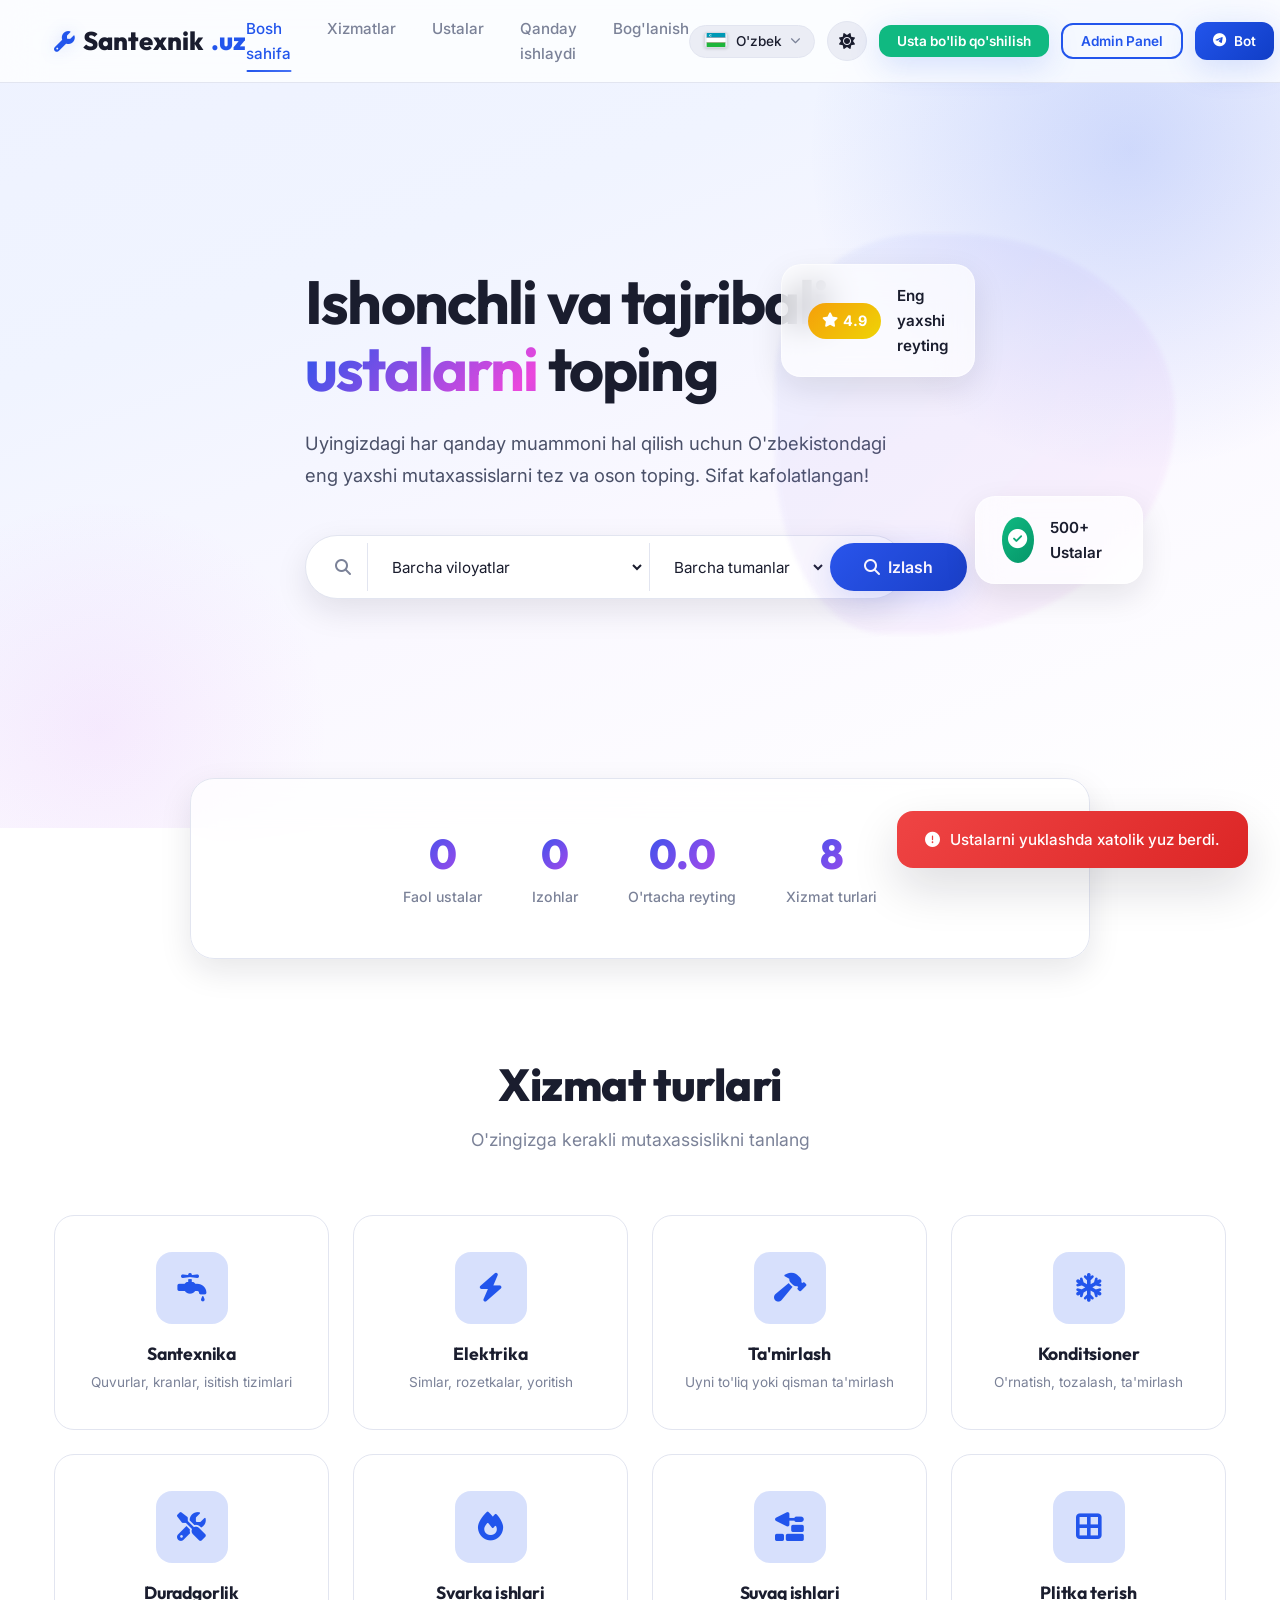
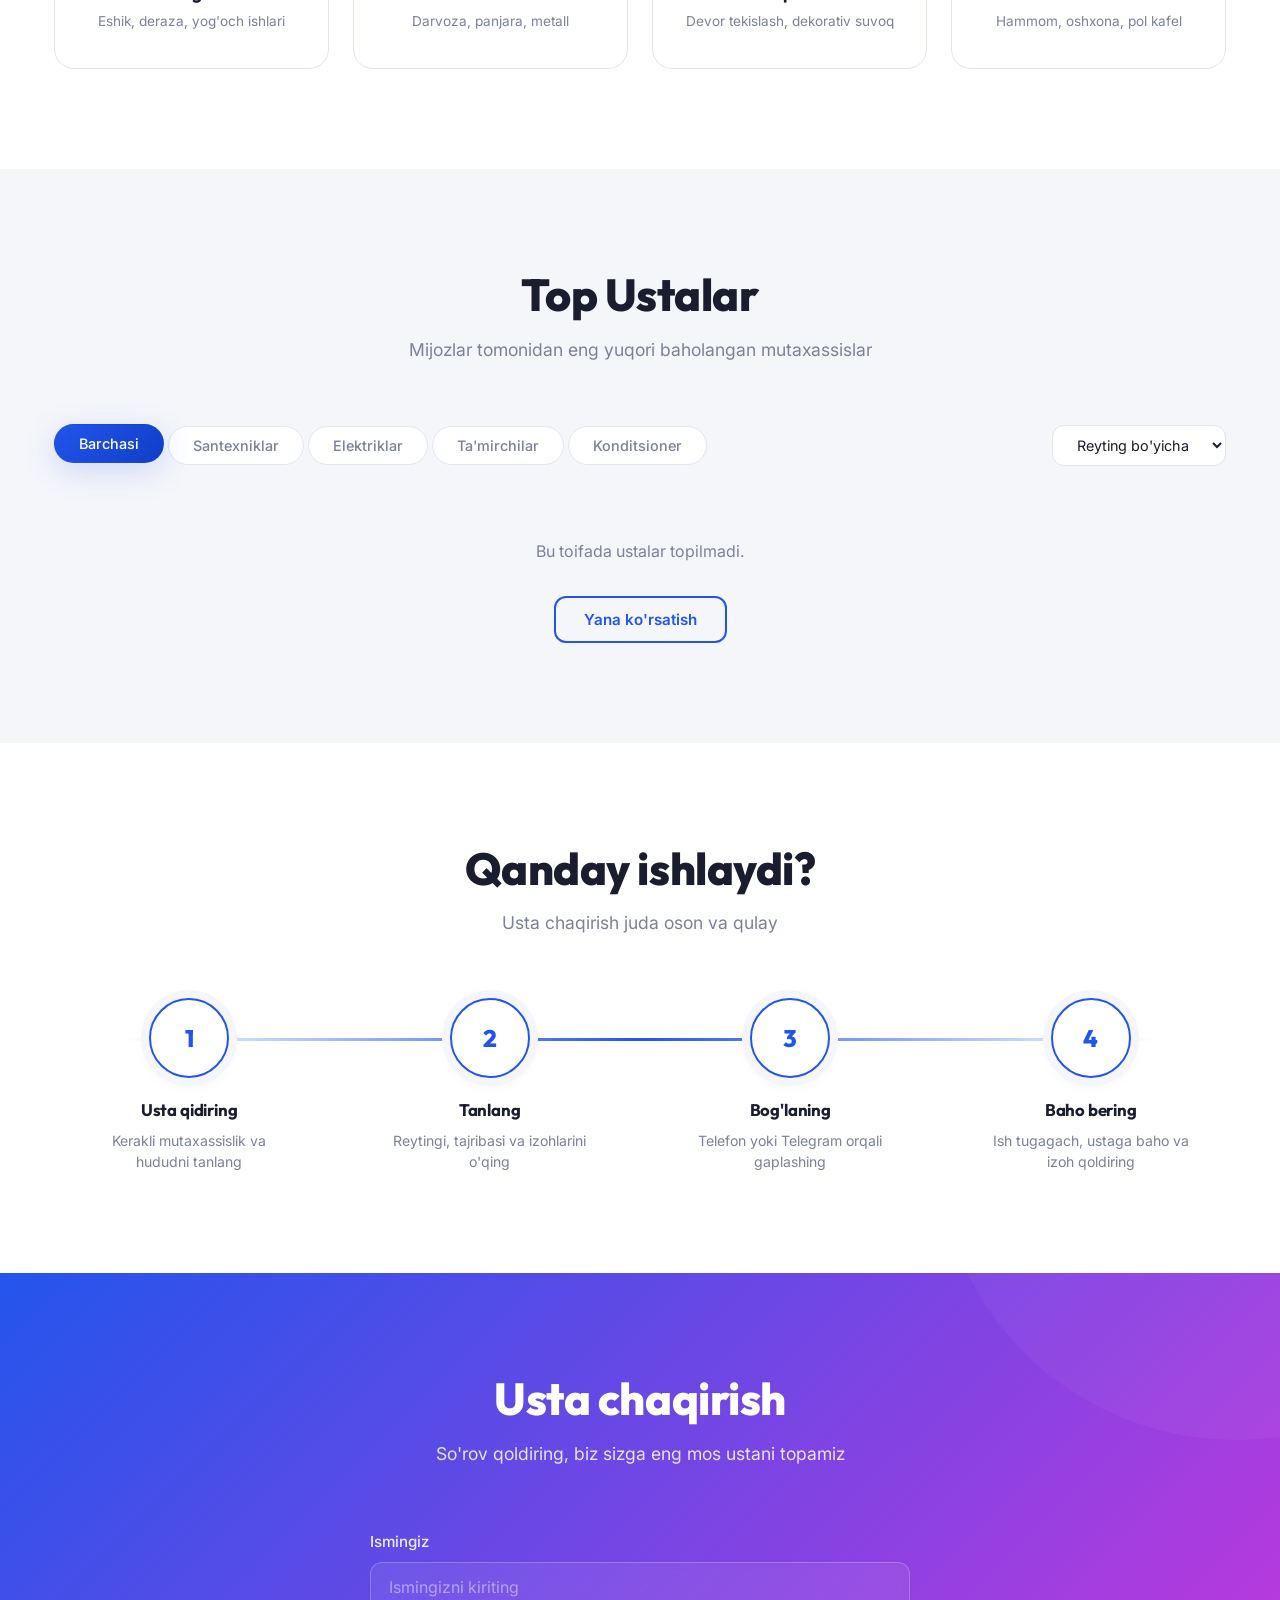
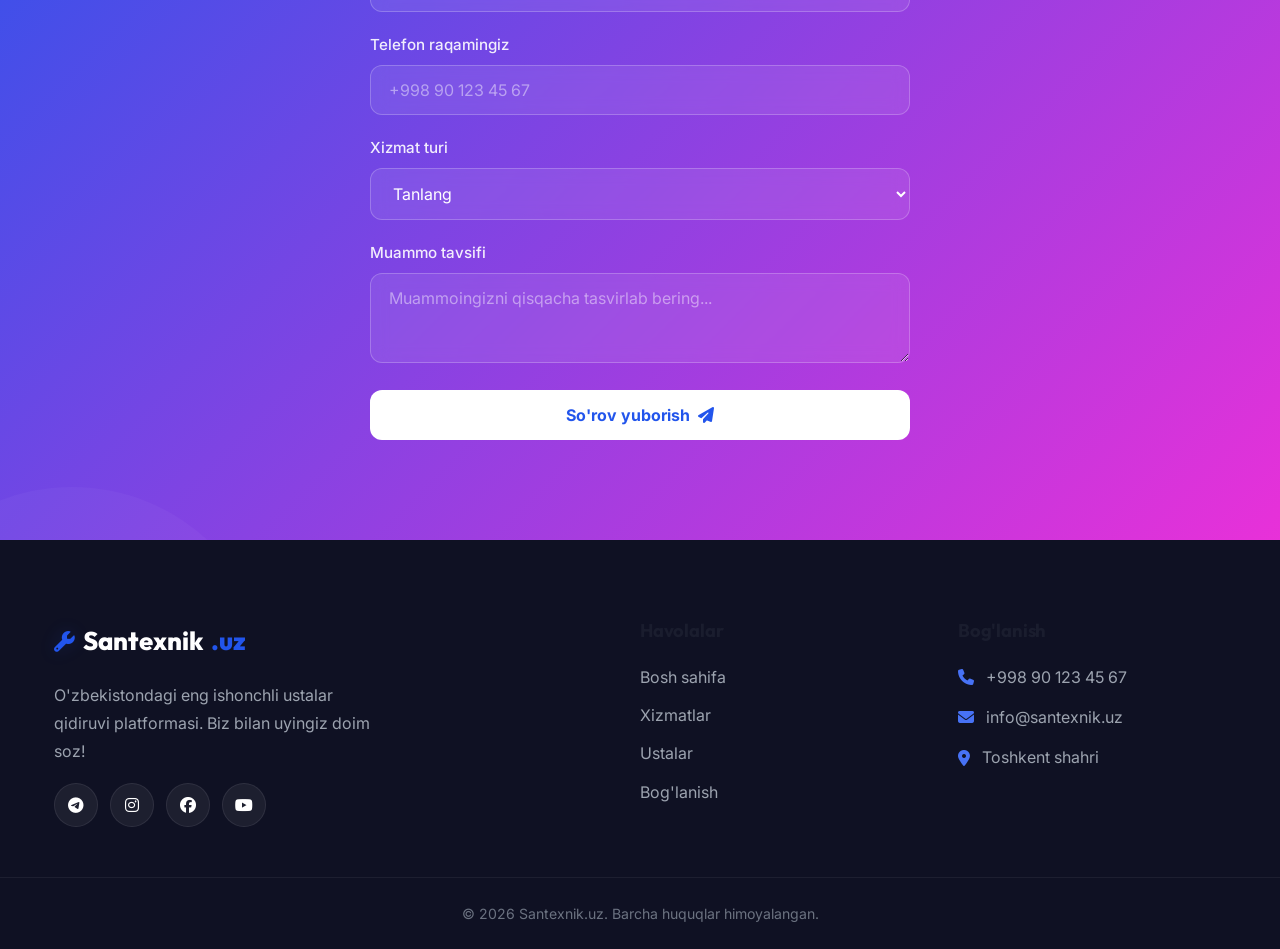
==== commit 77281189: ". . ." ====
--- a/frontend/admin.html
+++ b/frontend/admin.html
@@ -4,6 +4,13 @@
     <meta charset="UTF-8">
     <meta name="viewport" content="width=device-width, initial-scale=1.0">
     <title>Admin Dashboard - Santexnik.uz</title>
+    <!-- PWA Meta Tags -->
+    <link rel="manifest" href="manifest.json">
+    <meta name="theme-color" content="#3b82f6">
+    <meta name="apple-mobile-web-app-capable" content="yes">
+    <meta name="apple-mobile-web-app-status-bar-style" content="black-translucent">
+    <meta name="apple-mobile-web-app-title" content="Santexnik Admin">
+    <link rel="apple-touch-icon" href="icon.svg">
     <link rel="stylesheet" href="css/style.css">
     <link rel="stylesheet" href="https://cdnjs.cloudflare.com/ajax/libs/font-awesome/6.5.0/css/all.min.css">
     <style>
@@ -459,5 +466,20 @@
     <!-- Scripts -->
     <script src="js/api.js"></script>
     <script src="js/admin.js"></script>
+
+    <!-- PWA Service Worker Registration -->
+    <script>
+        if ('serviceWorker' in navigator) {
+            window.addEventListener('load', () => {
+                navigator.serviceWorker.register('/service-worker.js')
+                    .then(registration => {
+                        console.log('ServiceWorker registration successful with scope: ', registration.scope);
+                    })
+                    .catch(error => {
+                        console.log('ServiceWorker registration failed: ', error);
+                    });
+            });
+        }
+    </script>
 </body>
 </html>
--- a/frontend/css/style.css
+++ b/frontend/css/style.css
@@ -348,38 +348,212 @@
 
 .nav-actions { display: flex; gap: 12px; align-items: center; }
 
-/* Theme Switcher */
-.theme-switcher {
-    display: flex;
-    align-items: center;
+/* Theme Cycle Button (single button cycling light→dark→cyber) */
+.theme-cycle-btn {
+    width: 40px;
+    height: 40px;
+    border-radius: 50%;
+    border: 1px solid var(--border);
     background: var(--bg-tertiary);
+    color: var(--text);
+    cursor: pointer;
+    display: flex;
+    align-items: center;
+    justify-content: center;
+    font-size: 1rem;
+    transition: all .35s var(--ease);
+    position: relative;
+    overflow: hidden;
+    flex-shrink: 0;
+}
+.theme-cycle-btn:hover {
+    background: var(--primary-glow);
+    color: var(--primary);
+    border-color: var(--primary);
+    transform: rotate(30deg) scale(1.1);
+    box-shadow: var(--shadow-glow);
+}
+.theme-cycle-btn:active {
+    transform: rotate(0deg) scale(0.95);
+}
+.theme-cycle-btn i {
+    transition: all .3s var(--ease-spring);
+}
+.mobile-theme-btn {
+    width: auto;
     border-radius: var(--radius-full);
-    padding: 3px;
-    gap: 2px;
+    padding: 10px 20px;
+    gap: 8px;
+    font-size: .9rem;
+    font-family: 'Inter', sans-serif;
+    font-weight: 500;
+}
+
+/* ===== Language Switcher ===== */
+.lang-switcher {
+    position: relative;
+    z-index: 100;
+}
+.lang-current {
+    display: flex;
+    align-items: center;
+    gap: 8px;
+    padding: 6px 14px;
+    background: var(--bg-tertiary);
     border: 1px solid var(--border);
-}
-.theme-btn {
-    width: 34px;
-    height: 34px;
-    border-radius: 50%;
+    border-radius: var(--radius-full);
+    cursor: pointer;
+    transition: all .3s var(--ease);
+    font-family: 'Inter', sans-serif;
+    font-size: .85rem;
+    font-weight: 500;
+    color: var(--text);
+    white-space: nowrap;
+}
+.lang-current:hover {
+    border-color: var(--primary);
+    background: var(--primary-glow);
+}
+.lang-current.open {
+    border-color: var(--primary);
+    box-shadow: var(--shadow-glow);
+}
+.lang-flag {
+    width: 24px;
+    height: 16px;
+    border-radius: 3px;
+    object-fit: cover;
+    flex-shrink: 0;
+    box-shadow: 0 1px 3px rgba(0,0,0,.15);
+    border: 1px solid rgba(0,0,0,.08);
+}
+.current-lang-name {
+    max-width: 80px;
+    overflow: hidden;
+    text-overflow: ellipsis;
+}
+.lang-arrow {
+    font-size: .65rem;
+    color: var(--text-muted);
+    transition: transform .3s var(--ease);
+}
+.lang-current.open .lang-arrow {
+    transform: rotate(180deg);
+}
+.lang-dropdown {
+    position: absolute;
+    top: calc(100% + 8px);
+    right: 0;
+    min-width: 200px;
+    background: var(--surface);
+    border: 1px solid var(--border);
+    border-radius: var(--radius-lg);
+    box-shadow: var(--shadow-xl);
+    backdrop-filter: blur(20px);
+    -webkit-backdrop-filter: blur(20px);
+    overflow: hidden;
+    display: none;
+    z-index: 200;
+}
+.lang-dropdown.open {
+    display: block;
+    animation: slideDown .25s var(--ease);
+}
+.lang-option {
+    display: flex;
+    align-items: center;
+    gap: 12px;
+    padding: 12px 16px;
+    width: 100%;
     border: none;
     background: transparent;
+    cursor: pointer;
+    transition: all .2s;
+    font-family: 'Inter', sans-serif;
+    font-size: .9rem;
+    color: var(--text);
+    text-align: left;
+}
+.lang-option:not(:last-child) {
+    border-bottom: 1px solid var(--border);
+}
+.lang-option:hover {
+    background: var(--primary-glow);
+}
+.lang-option.active {
+    background: var(--primary-glow);
+    color: var(--primary);
+    font-weight: 600;
+}
+.lang-option-flag {
+    display: flex;
+    align-items: center;
+}
+.lang-option-flag .lang-flag {
+    width: 28px;
+    height: 19px;
+    border-radius: 3px;
+}
+.lang-option-name {
+    flex: 1;
+}
+.lang-check {
+    color: var(--primary);
+    font-size: .75rem;
+}
+
+/* Mobile Language Switcher */
+.mobile-lang-switcher {
+    padding: 20px 0;
+    border-bottom: 1px solid var(--border);
+    margin-bottom: 10px;
+}
+.mobile-lang-title {
+    font-weight: 600;
+    font-size: .9rem;
     color: var(--text-muted);
+    margin-bottom: 12px;
+    display: flex;
+    align-items: center;
+    gap: 8px;
+}
+.mobile-lang-title i {
+    color: var(--primary);
+}
+.mobile-lang-options {
+    display: flex;
+    flex-direction: column;
+    gap: 4px;
+}
+.mobile-lang-btn {
+    display: flex;
+    align-items: center;
+    gap: 12px;
+    padding: 10px 14px;
+    width: 100%;
+    border: 1px solid transparent;
+    background: transparent;
+    border-radius: var(--radius-md);
     cursor: pointer;
-    display: flex;
-    align-items: center;
-    justify-content: center;
-    font-size: .85rem;
-    transition: all .3s var(--ease);
-}
-.theme-btn.active {
-    background: var(--primary);
-    color: #fff;
-    box-shadow: var(--shadow-glow);
-}
-.theme-btn:hover:not(.active) {
+    font-family: 'Inter', sans-serif;
+    font-size: .9rem;
+    color: var(--text);
+    transition: all .25s var(--ease);
+    text-align: left;
+}
+.mobile-lang-btn:hover {
+    background: var(--primary-glow);
+    border-color: var(--border);
+}
+.mobile-lang-btn.active {
+    background: var(--primary-glow);
+    border-color: var(--primary);
     color: var(--primary);
-    background: var(--primary-glow);
+    font-weight: 600;
+}
+.mobile-lang-btn .lang-option-flag .lang-flag {
+    width: 26px;
+    height: 18px;
 }
 
 .mobile-menu-btn {
@@ -560,7 +734,14 @@
 }
 .city-select:hover { color: var(--primary); }
 .city-select option { background: var(--surface); color: var(--text); }
-.search-btn { border-radius: var(--radius-full); padding: 14px 34px; font-size: 1rem; }
+.search-btn {
+    border-radius: var(--radius-full);
+    padding: 14px 34px;
+    font-size: 1rem;
+    gap: 8px;
+    flex-shrink: 0;
+    white-space: nowrap;
+}
 
 /* Search Suggestions */
 .search-suggestions {
@@ -1434,7 +1615,6 @@
     .stats-bar { gap: 18px; padding: 30px 20px; }
     .floating-card { padding: 12px 16px; font-size: .85rem; }
     .search-suggestions { font-size: .9rem; }
-    .theme-switcher { display: none; }
 }
 @media (max-width: 480px) {
     .container { padding: 0 16px; }
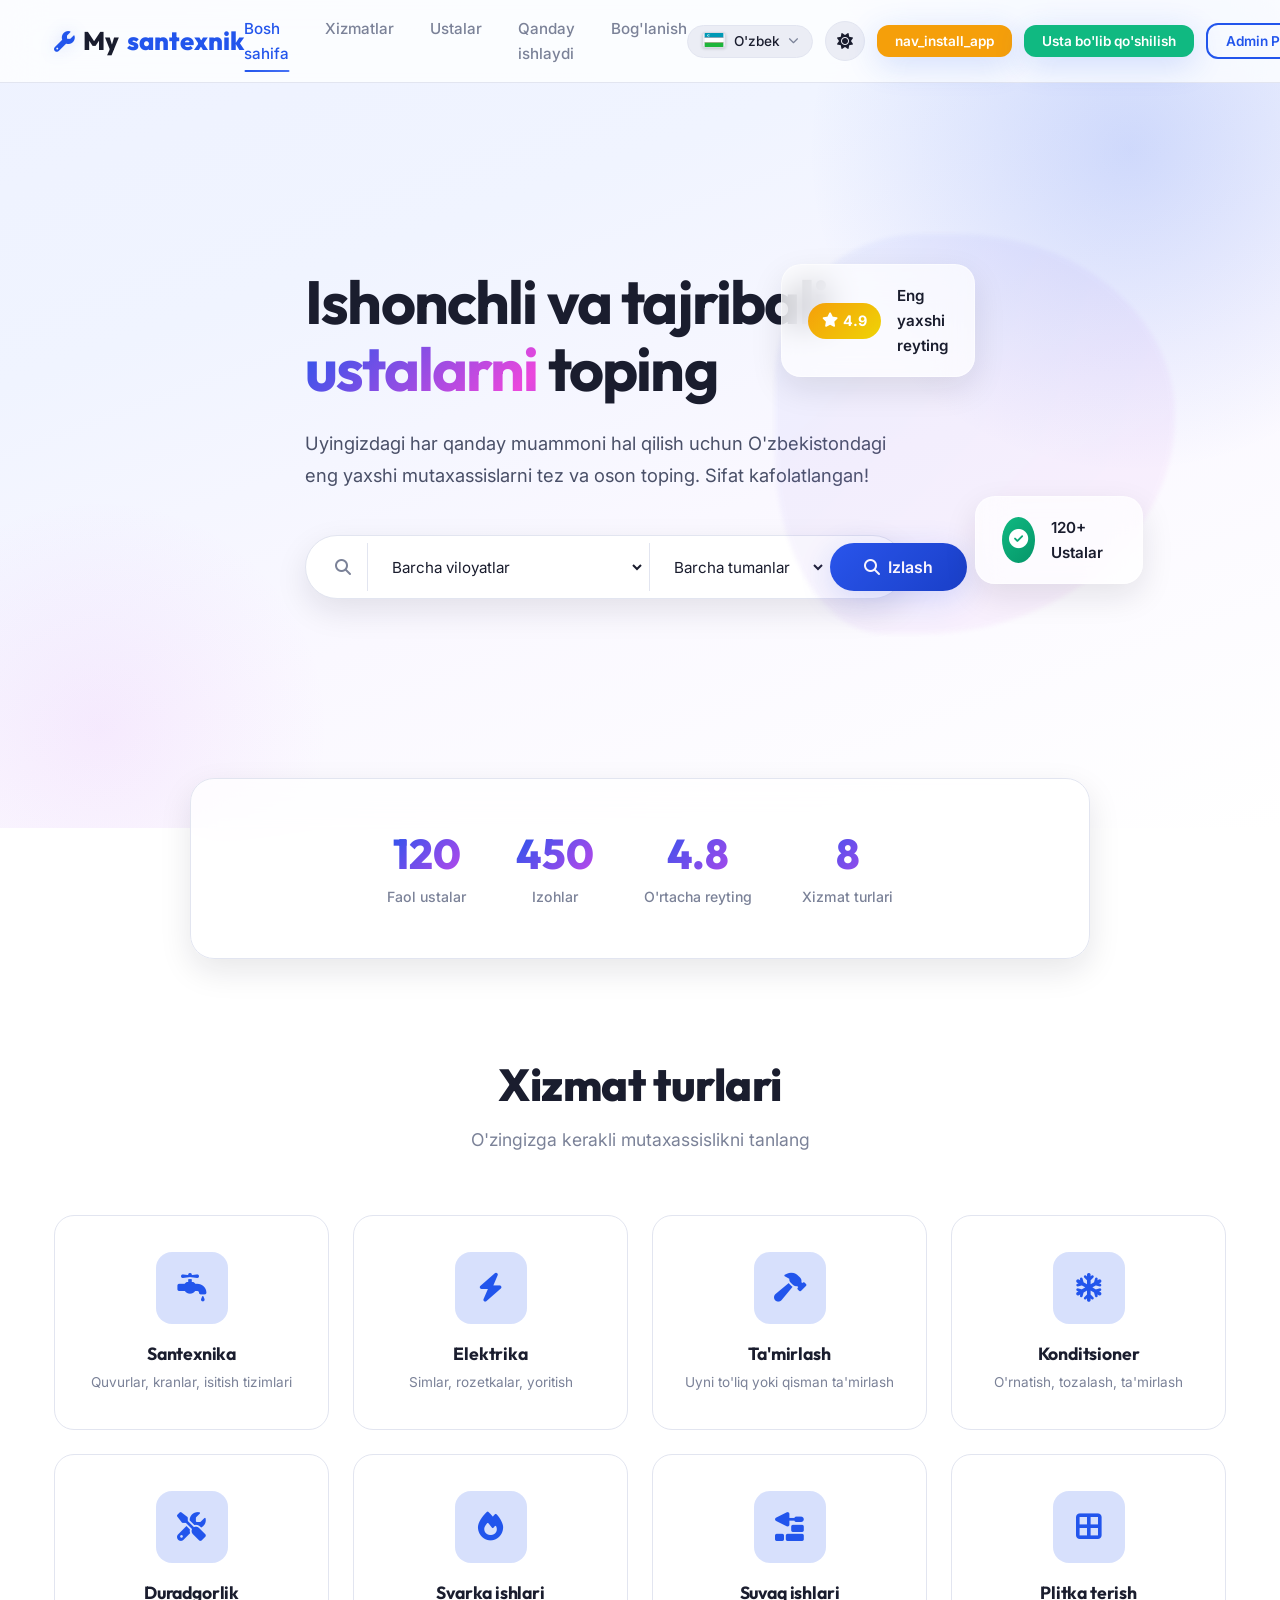
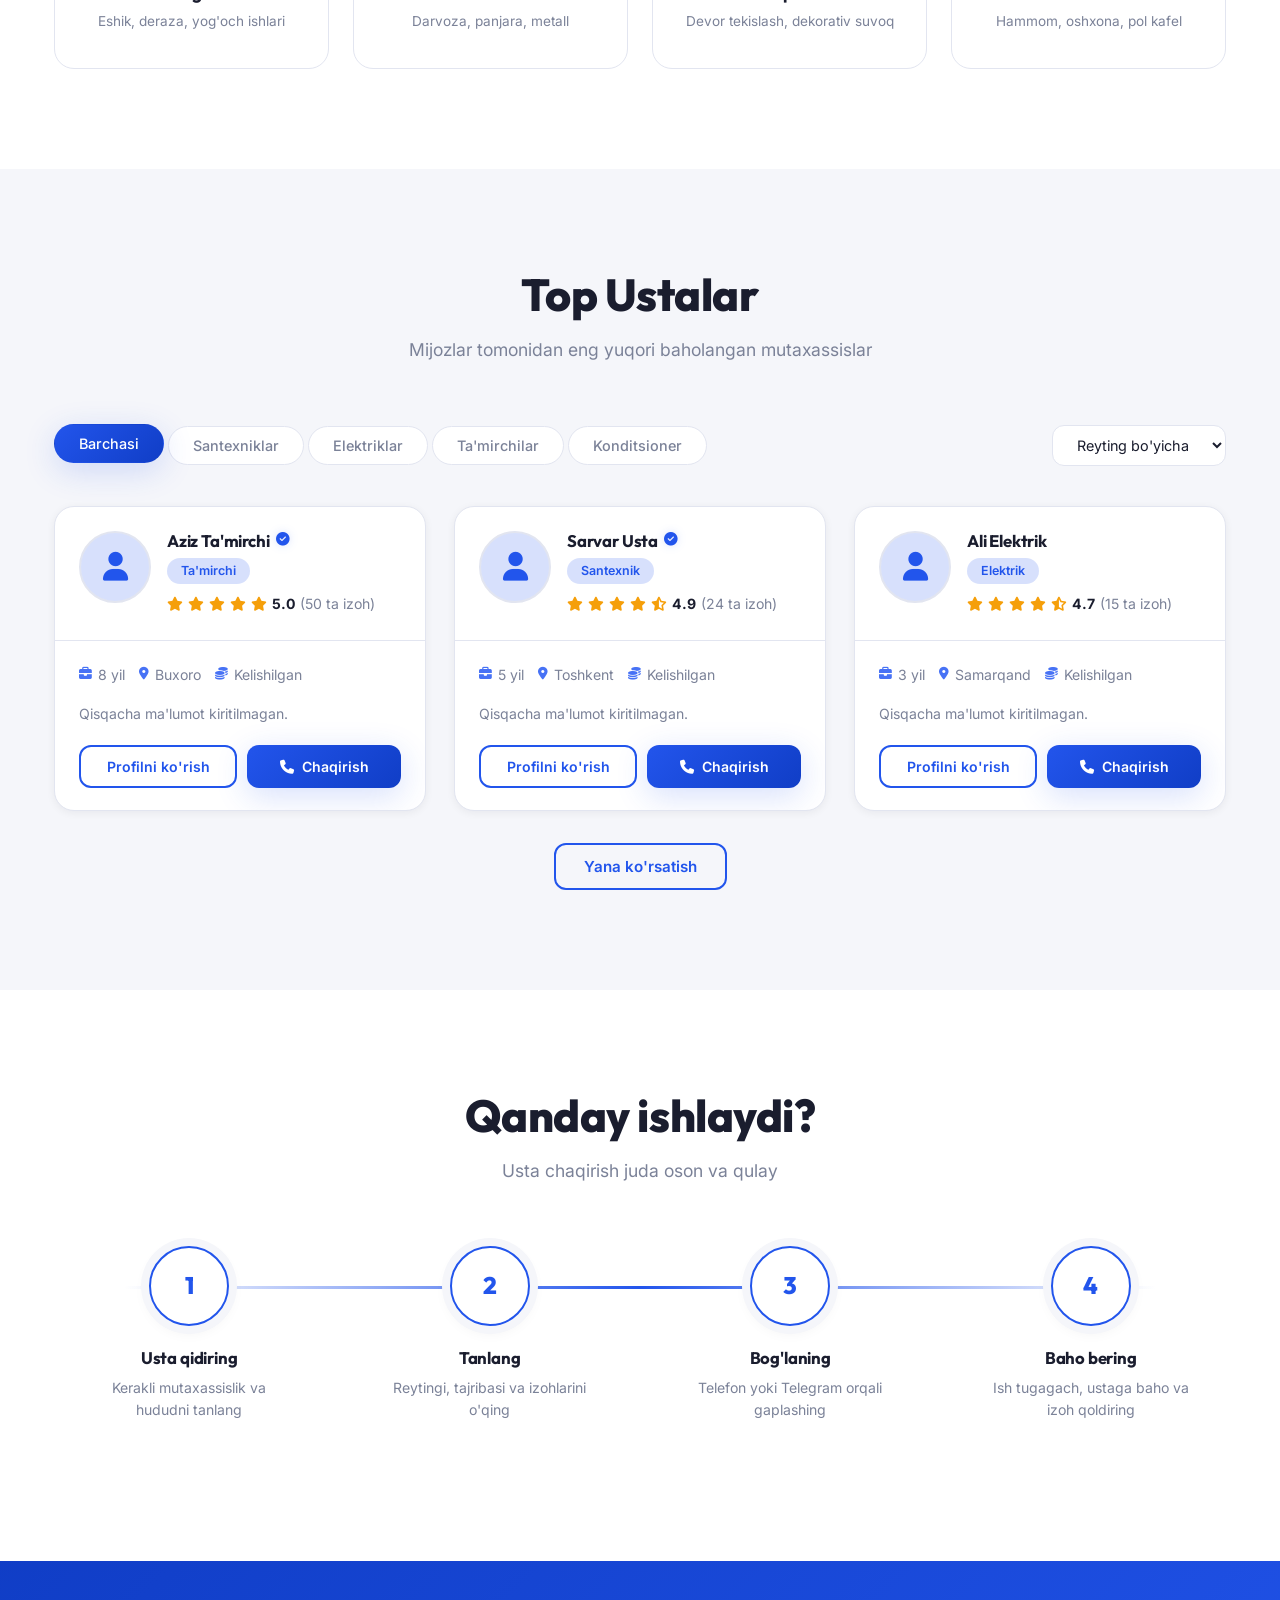
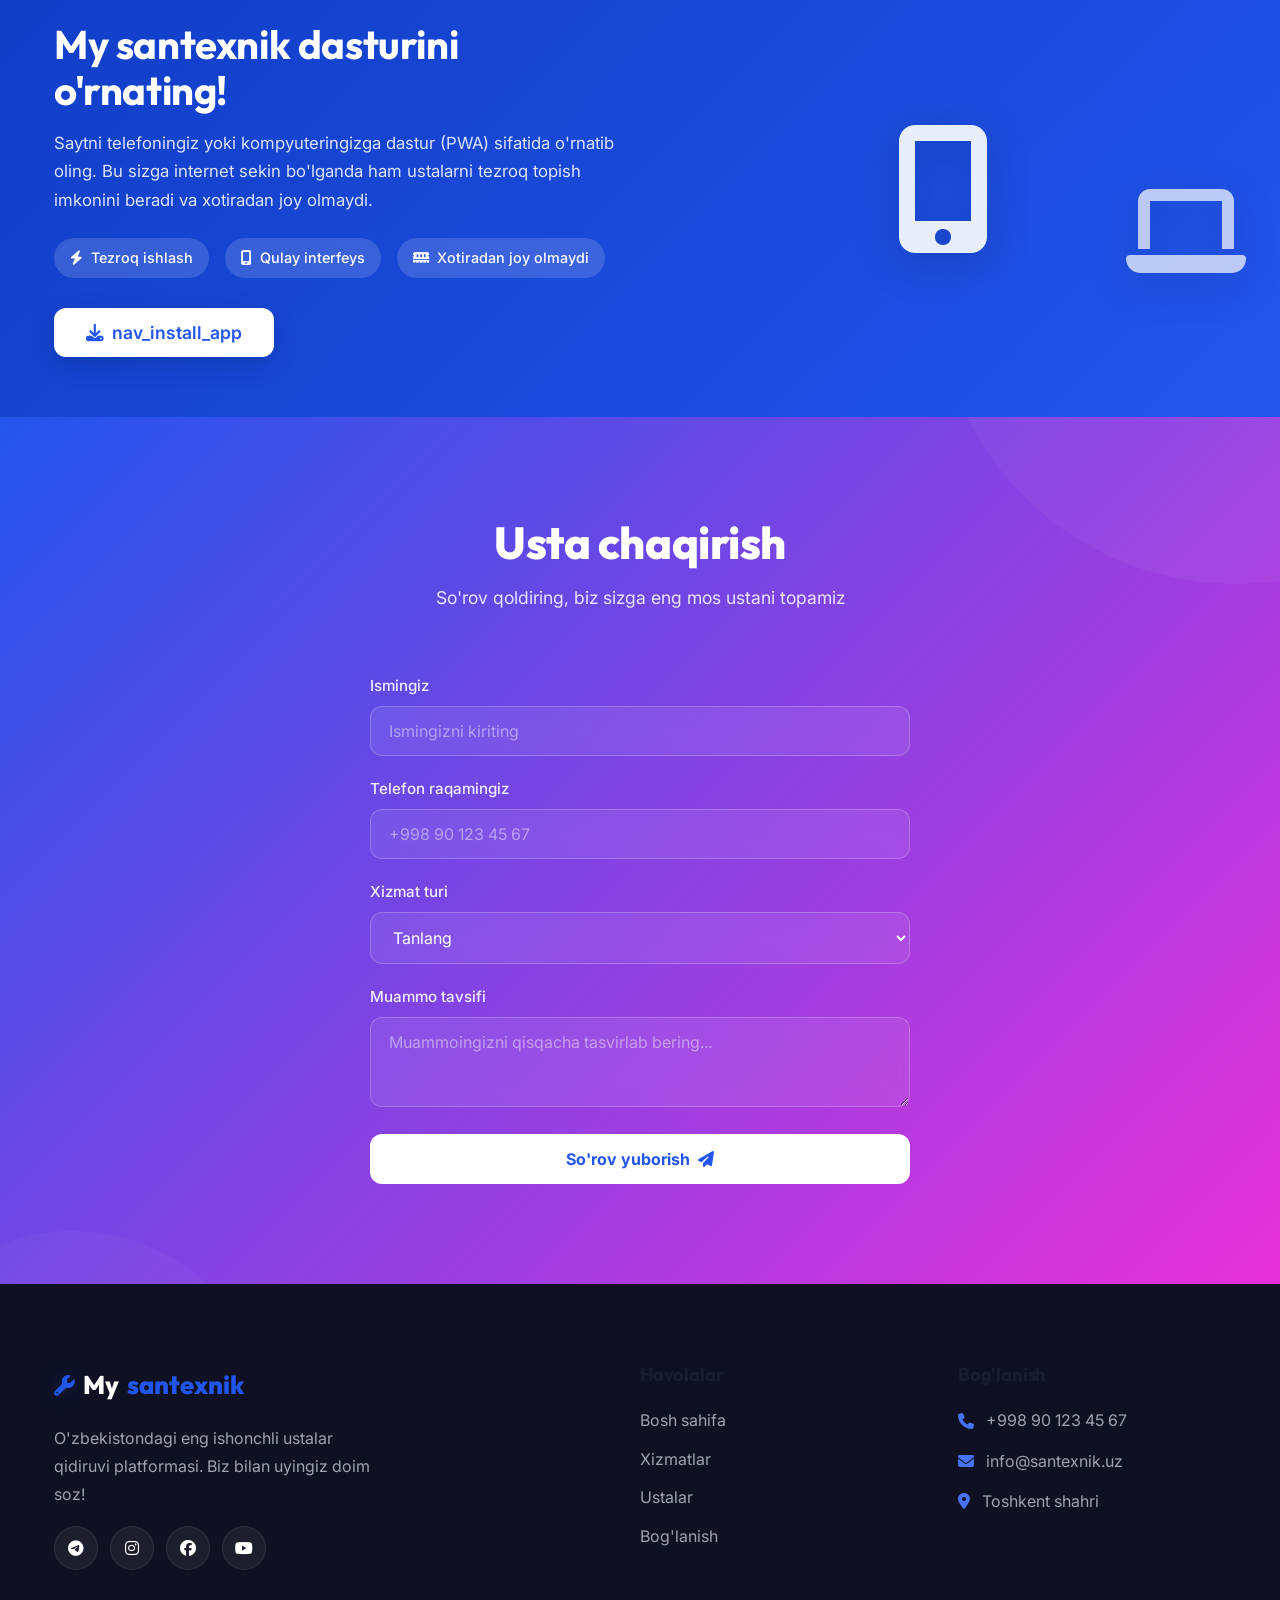
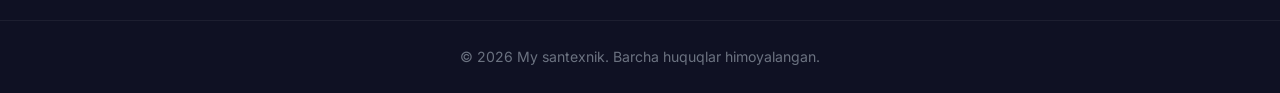
==== commit 09ce0685: ". . ." ====
--- a/frontend/admin.html
+++ b/frontend/admin.html
@@ -3,13 +3,13 @@
 <head>
     <meta charset="UTF-8">
     <meta name="viewport" content="width=device-width, initial-scale=1.0">
-    <title>Admin Dashboard - Santexnik.uz</title>
+    <title>Admin Dashboard - My santexnik</title>
     <!-- PWA Meta Tags -->
     <link rel="manifest" href="manifest.json">
     <meta name="theme-color" content="#3b82f6">
     <meta name="apple-mobile-web-app-capable" content="yes">
     <meta name="apple-mobile-web-app-status-bar-style" content="black-translucent">
-    <meta name="apple-mobile-web-app-title" content="Santexnik Admin">
+    <meta name="apple-mobile-web-app-title" content="My santexnik Admin">
     <link rel="apple-touch-icon" href="icon.svg">
     <link rel="stylesheet" href="css/style.css">
     <link rel="stylesheet" href="https://cdnjs.cloudflare.com/ajax/libs/font-awesome/6.5.0/css/all.min.css">
@@ -210,7 +210,7 @@
     <div class="admin-sidebar">
         <div class="logo" style="color:#fff; margin-bottom: 50px; padding-left: 10px;">
             <i class="fa-solid fa-wrench"></i>
-            <span>Santexnik<span>.uz</span></span>
+            <span>My <span>santexnik</span></span>
         </div>
         <div class="admin-nav-item active" data-tab="dashboard">
             <i class="fa-solid fa-chart-line"></i>
--- a/frontend/css/style.css
+++ b/frontend/css/style.css
@@ -279,6 +279,15 @@
 
 .btn-sm { padding: 8px 18px; font-size: .85rem; }
 .btn-xs { padding: 6px 14px; font-size: .8rem; }
+
+@keyframes pulseGlow {
+    0% { box-shadow: 0 0 0 0 rgba(245, 158, 11, 0.4); }
+    70% { box-shadow: 0 0 0 10px rgba(245, 158, 11, 0); }
+    100% { box-shadow: 0 0 0 0 rgba(245, 158, 11, 0); }
+}
+.btn-pulse {
+    animation: pulseGlow 2s infinite;
+}
 
 /* ===== Navbar ===== */
 .navbar {
@@ -1567,6 +1576,69 @@
     border-radius: 4px;
 }
 ::-webkit-scrollbar-thumb:hover { background: var(--primary); }
+
+/* ===== App Download Banner ===== */
+.app-download-banner {
+    background: linear-gradient(135deg, var(--primary-dark), var(--primary));
+    color: #fff;
+    padding: 60px 0;
+    margin-top: 40px;
+    position: relative;
+    overflow: hidden;
+}
+.banner-container {
+    display: flex;
+    align-items: center;
+    justify-content: space-between;
+    gap: 40px;
+    position: relative;
+    z-index: 2;
+}
+.banner-content {
+    flex: 1;
+    max-width: 600px;
+}
+.banner-content h2 {
+    color: #fff;
+    font-size: clamp(2rem, 3.5vw, 2.5rem);
+    margin-bottom: 16px;
+}
+.banner-content p {
+    color: rgba(255,255,255,0.85);
+    font-size: 1.05rem;
+    line-height: 1.7;
+    margin-bottom: 24px;
+}
+.banner-features {
+    display: flex;
+    flex-wrap: wrap;
+    gap: 16px;
+    margin-bottom: 30px;
+}
+.banner-features span {
+    background: rgba(255,255,255,0.15);
+    padding: 8px 16px;
+    border-radius: var(--radius-full);
+    font-size: 0.9rem;
+    font-weight: 500;
+    display: flex;
+    align-items: center;
+    gap: 8px;
+    backdrop-filter: blur(4px);
+}
+.banner-btn {
+    padding: 14px 32px;
+    font-size: 1.1rem;
+    box-shadow: 0 8px 24px rgba(0,0,0,0.15);
+}
+.banner-visual {
+    flex: 1;
+    display: flex;
+    justify-content: center;
+    align-items: center;
+    position: relative;
+    min-height: 200px;
+}
 
 /* ===== Responsive ===== */
 @media (max-width: 992px) {
@@ -1602,9 +1674,11 @@
         margin-right: 20px;
     }
 }
-@media (max-width: 768px) {
+@media (max-width: 1150px) {
     .nav-links, .nav-actions { display: none; }
     .mobile-menu-btn { display: block; }
+}
+@media (max-width: 768px) {
     .section { padding: 70px 0; }
     .section-header h2 { font-size: 2rem; }
     .hero-content h1 { font-size: 2.1rem; }
@@ -1615,6 +1689,10 @@
     .stats-bar { gap: 18px; padding: 30px 20px; }
     .floating-card { padding: 12px 16px; font-size: .85rem; }
     .search-suggestions { font-size: .9rem; }
+    .banner-container { flex-direction: column; text-align: center; }
+    .banner-content { max-width: 100%; }
+    .banner-features { justify-content: center; }
+    .banner-visual { display: none; }
 }
 @media (max-width: 480px) {
     .container { padding: 0 16px; }
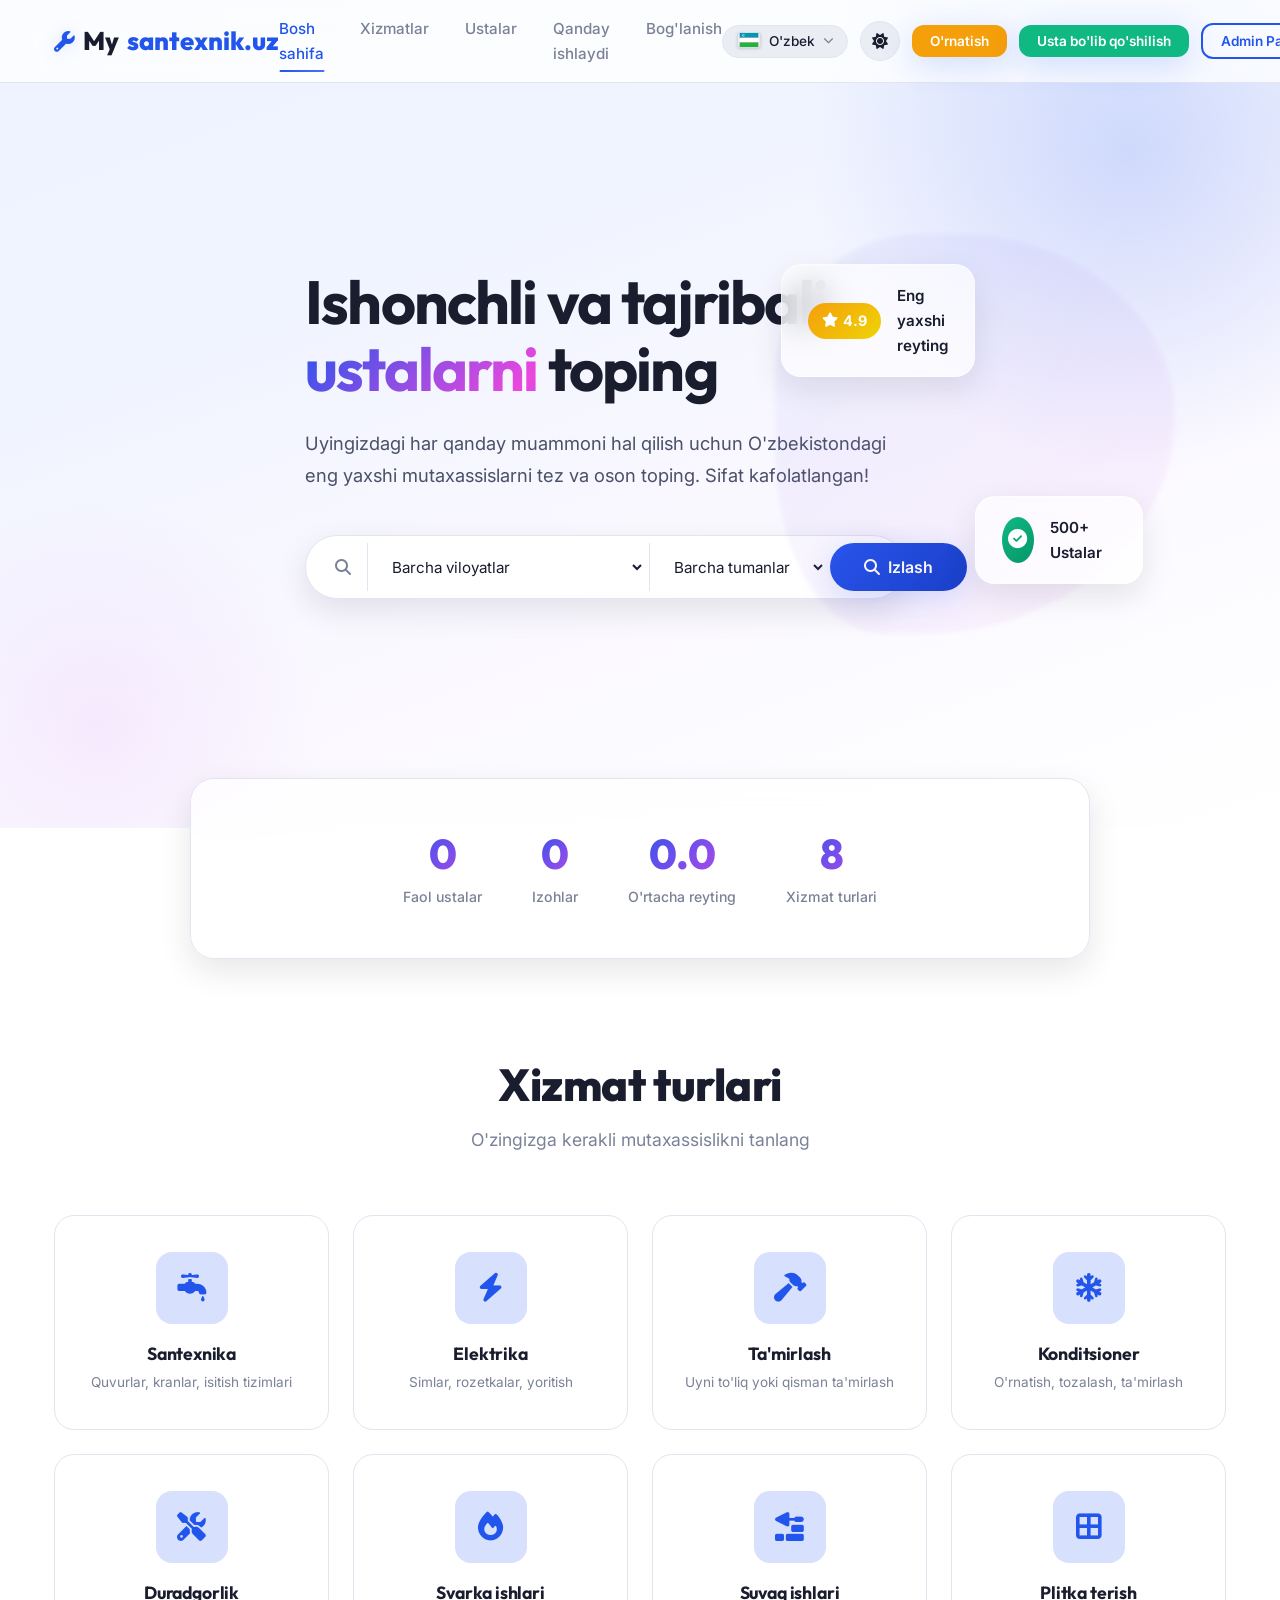
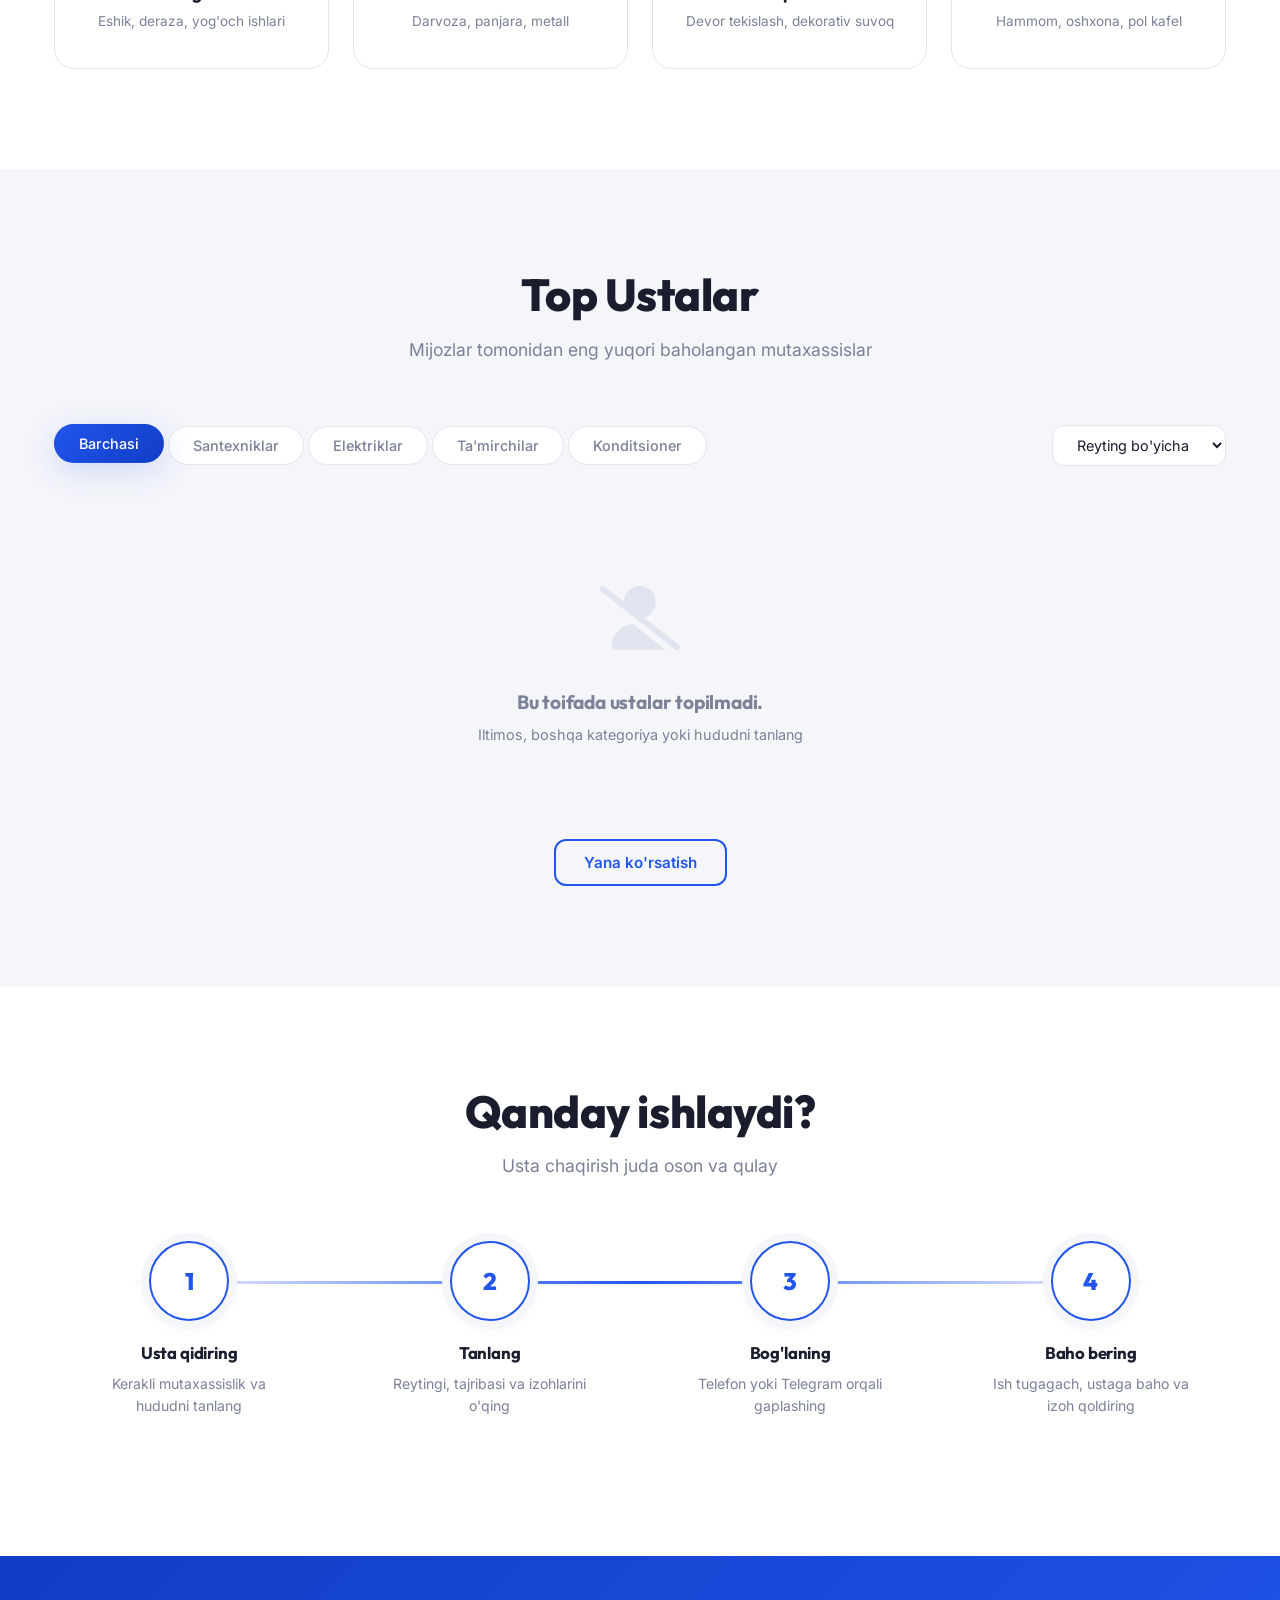
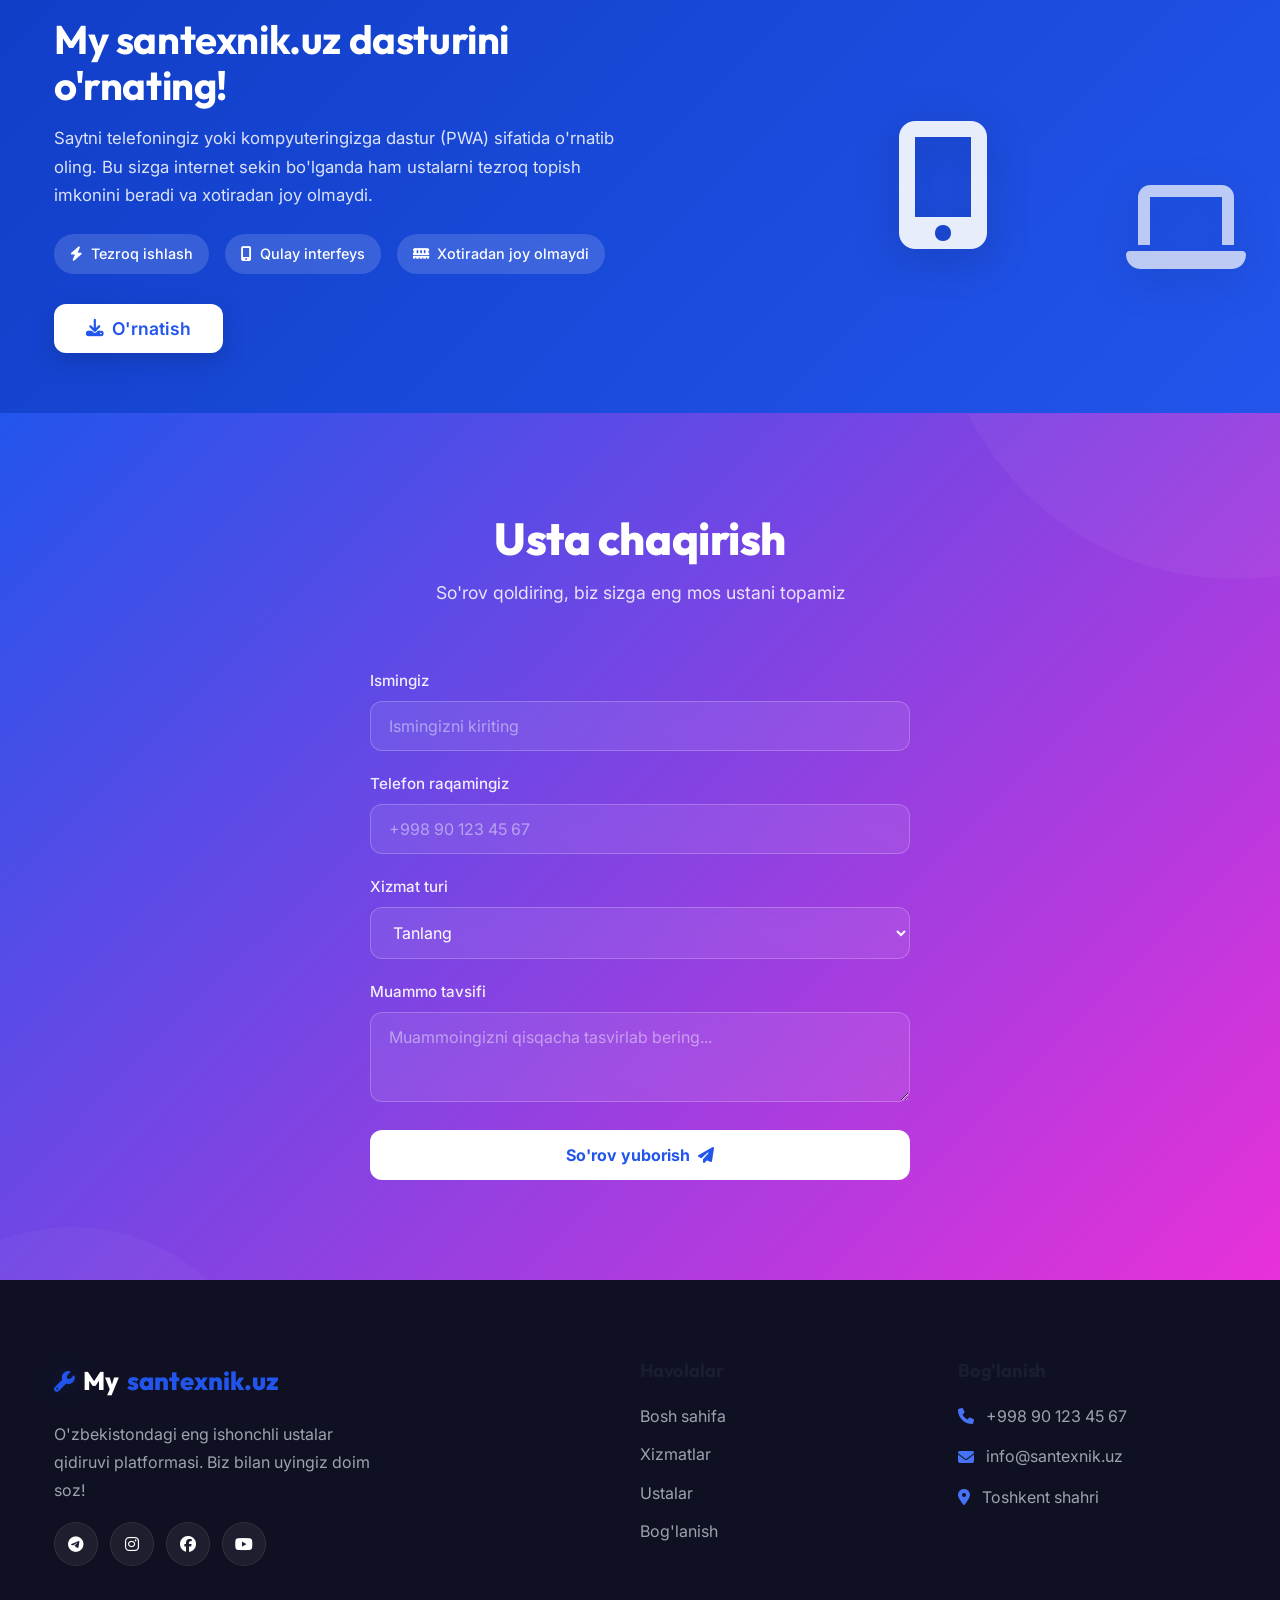
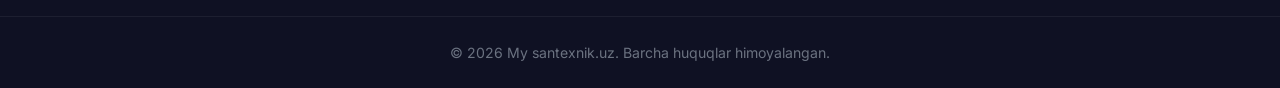
==== commit f7fb0840: ". . ." ====
--- a/frontend/admin.html
+++ b/frontend/admin.html
@@ -3,13 +3,13 @@
 <head>
     <meta charset="UTF-8">
     <meta name="viewport" content="width=device-width, initial-scale=1.0">
-    <title>Admin Dashboard - My santexnik</title>
+    <title>Admin Dashboard - My santexnik.uz</title>
     <!-- PWA Meta Tags -->
     <link rel="manifest" href="manifest.json">
     <meta name="theme-color" content="#3b82f6">
     <meta name="apple-mobile-web-app-capable" content="yes">
     <meta name="apple-mobile-web-app-status-bar-style" content="black-translucent">
-    <meta name="apple-mobile-web-app-title" content="My santexnik Admin">
+    <meta name="apple-mobile-web-app-title" content="My santexnik.uz Admin">
     <link rel="apple-touch-icon" href="icon.svg">
     <link rel="stylesheet" href="css/style.css">
     <link rel="stylesheet" href="https://cdnjs.cloudflare.com/ajax/libs/font-awesome/6.5.0/css/all.min.css">
@@ -210,7 +210,7 @@
     <div class="admin-sidebar">
         <div class="logo" style="color:#fff; margin-bottom: 50px; padding-left: 10px;">
             <i class="fa-solid fa-wrench"></i>
-            <span>My <span>santexnik</span></span>
+            <span>My <span>santexnik.uz</span></span>
         </div>
         <div class="admin-nav-item active" data-tab="dashboard">
             <i class="fa-solid fa-chart-line"></i>
--- a/frontend/css/style.css
+++ b/frontend/css/style.css
@@ -583,11 +583,13 @@
     height: 100vh;
     background: var(--surface);
     z-index: 2000;
-    padding: 90px 30px 30px;
+    padding: 90px 24px 30px;
     transition: right .45s var(--ease);
     box-shadow: -8px 0 40px rgba(0,0,0,.15);
     backdrop-filter: blur(20px);
     border-left: 1px solid var(--border);
+    overflow-y: auto;
+    box-sizing: border-box;
 }
 .mobile-menu.open { right: 0; }
 .mobile-menu a {
@@ -600,6 +602,7 @@
     transition: all .3s;
 }
 .mobile-menu a:hover { color: var(--primary); padding-left: 8px; }
+
 .mobile-menu-close {
     position: absolute;
     top: 24px;
@@ -1651,16 +1654,20 @@
         border-radius: var(--radius-xl);
         gap: 0;
         padding: 12px;
+        width: 100%;
+        box-sizing: border-box;
     }
     .search-input-group {
         padding: 16px;
         border-bottom: 1px solid var(--border);
+        width: 100%;
     }
     .city-select {
         border-left: none;
         padding: 16px;
         border-bottom: 1px solid var(--border);
         width: 100%;
+        max-width: 100%;
     }
     .search-btn { border-radius: var(--radius-md); margin: 10px 0 0; width: 100%; }
     .hero-image { display: none; }
@@ -1693,10 +1700,99 @@
     .banner-content { max-width: 100%; }
     .banner-features { justify-content: center; }
     .banner-visual { display: none; }
+
+    /* Modal mobile fix */
+    .modal-content {
+        width: 95%;
+        padding: 24px 20px;
+        max-height: 90vh;
+        margin: 5vh auto;
+        border-radius: var(--radius-xl);
+    }
+    .modal-content > div[style*="grid-template-columns: 1fr 1fr"] {
+        grid-template-columns: 1fr !important;
+    }
+    
+    /* Worker card mobile fix */
+    .worker-header { flex-direction: column; text-align: center; align-items: center; }
+    .worker-info { text-align: center; }
+    .worker-rating { justify-content: center; }
+    .worker-actions .btn { font-size: .8rem; padding: 8px 10px; }
+
+    /* Mobile menu buttons fix */
+    #mobileInstallAppBtn, #mobileRegisterWorkerBtn, #mobileLoginBtn {
+        margin-left: 0 !important;
+        margin-right: 0 !important;
+        width: 100% !important;
+    }
+    .mobile-menu {
+        width: 100%;
+        max-width: 320px;
+        overflow-y: auto;
+    }
+
+    /* Filter buttons wrapping */
+    .filters > div:first-child {
+        display: flex;
+        flex-wrap: wrap;
+        gap: 8px;
+    }
+    .filter-btn { padding: 8px 16px; font-size: .82rem; }
 }
 @media (max-width: 480px) {
     .container { padding: 0 16px; }
     .category-grid { grid-template-columns: 1fr; }
     .stats-bar { flex-direction: column; gap: 16px; }
     .hero-content h1 { font-size: 1.8rem; }
-}
+    
+    /* Search box fix on very small screens */
+    .search-box {
+        border-radius: var(--radius-lg);
+        padding: 8px;
+    }
+    .search-input-group {
+        padding: 12px;
+        font-size: .9rem;
+    }
+    .search-input-group input { font-size: .9rem; }
+    .city-select { padding: 12px; font-size: .9rem; }
+    .search-btn { padding: 12px 20px; font-size: .9rem; }
+    
+    /* Modal extra small fix */
+    .modal-content {
+        width: 98%;
+        padding: 20px 14px;
+        border-radius: var(--radius-lg);
+    }
+    
+    /* Steps on tiny screens */
+    .step { padding: 0 10px; }
+    
+    /* Footer */
+    .footer { padding: 50px 0 20px; }
+    .footer-container { gap: 30px; }
+    
+    /* Navbar logo text */
+    .logo { font-size: 1.3rem; }
+    
+    /* Toast position fix */
+    .toast {
+        left: 16px;
+        right: 16px;
+        bottom: 20px;
+        font-size: .88rem;
+        padding: 12px 18px;
+    }
+
+    /* Register form 2-col grid to single */
+    form > div[style*="grid-template-columns: 1fr 1fr"] {
+        display: block !important;
+    }
+    form > div[style*="grid-template-columns: 1fr 1fr"] > .form-group {
+        margin-bottom: 16px;
+    }
+    
+    /* Scroll top button position */
+    .scroll-top { bottom: 20px; right: 16px; width: 44px; height: 44px; }
+}
+
